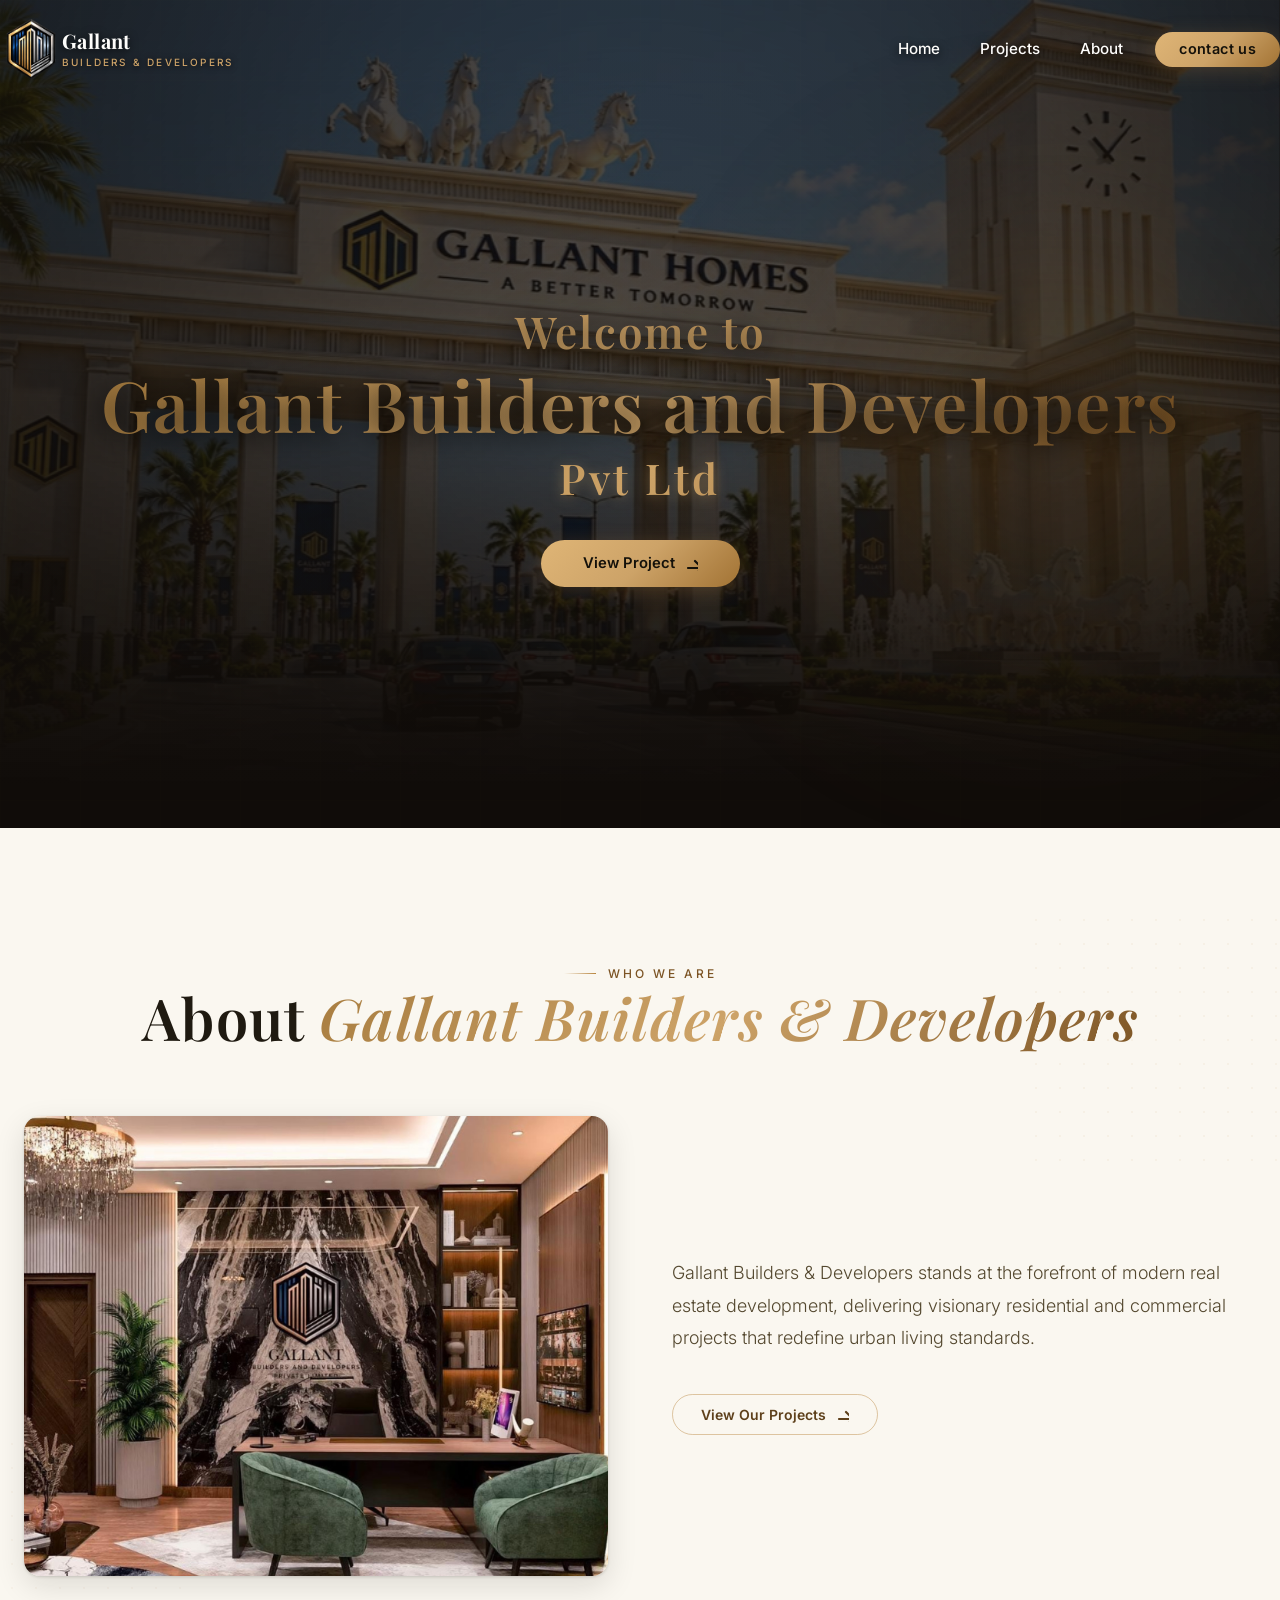
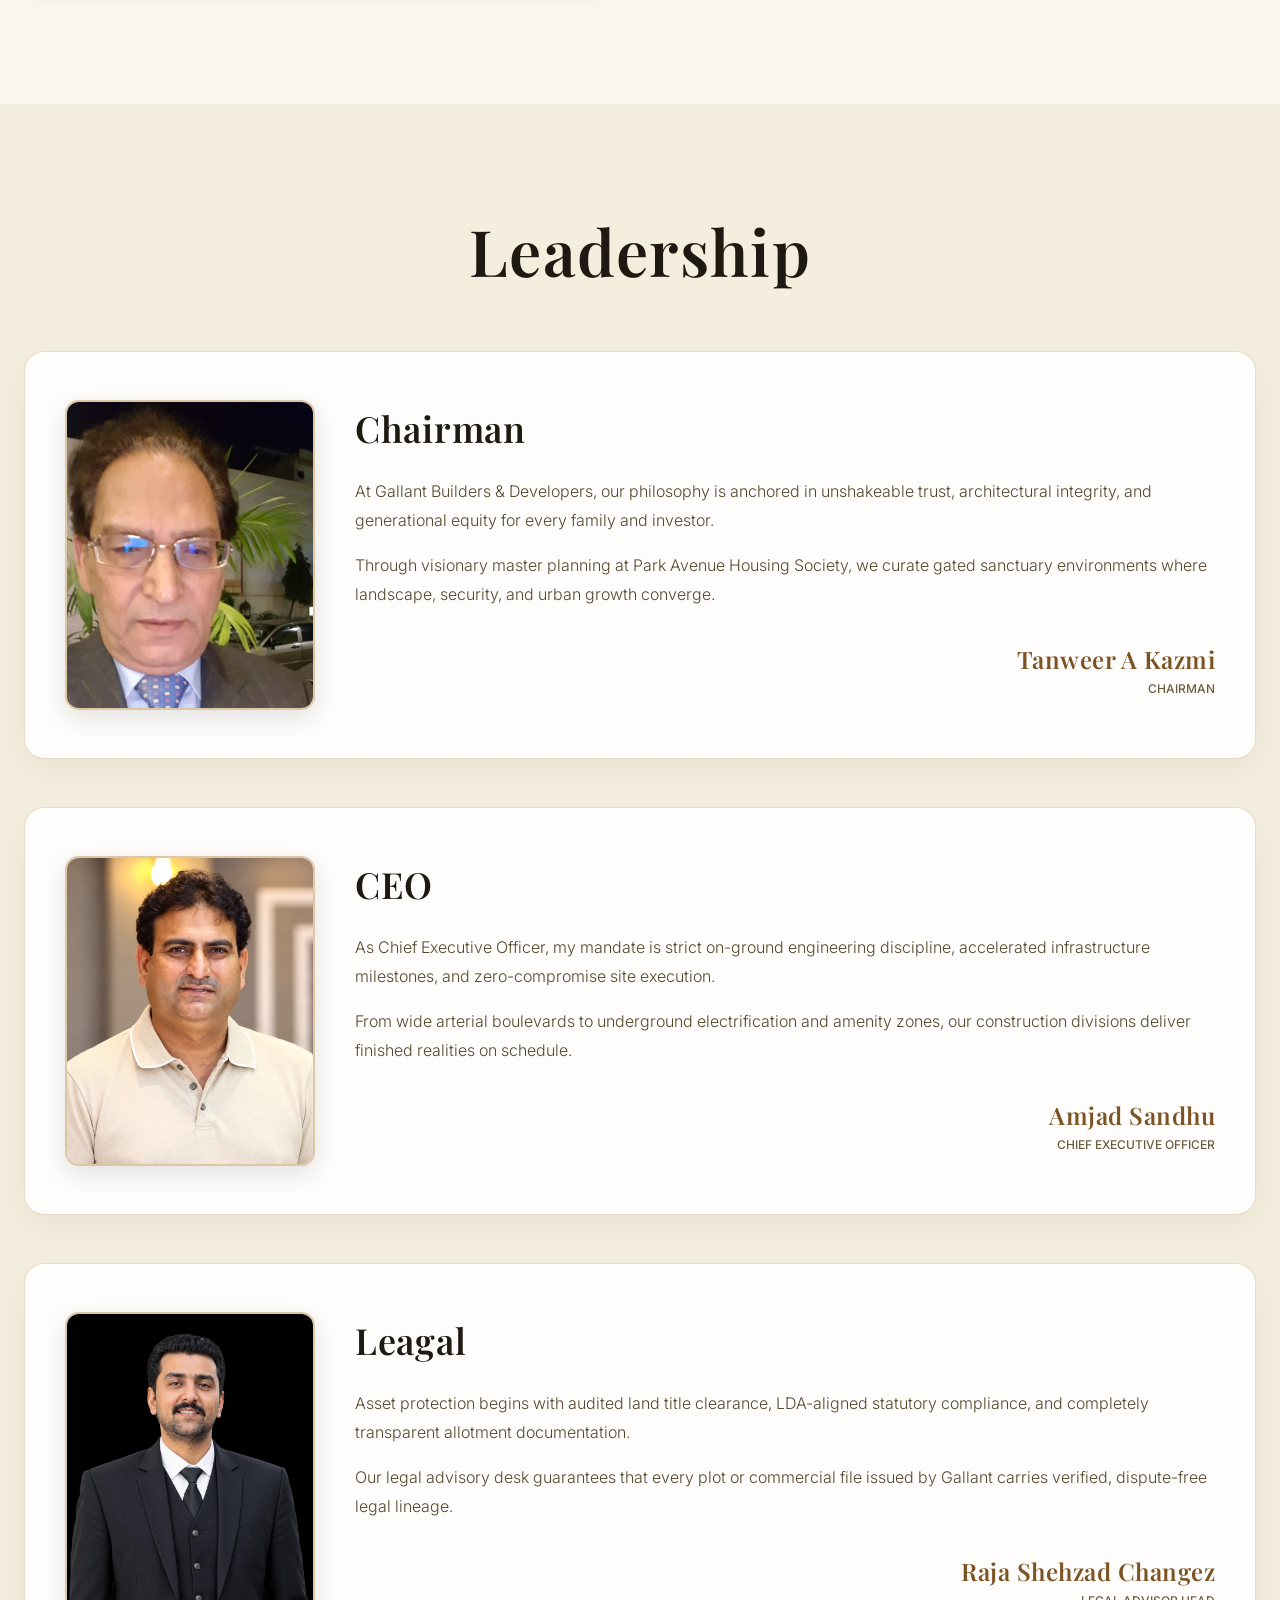
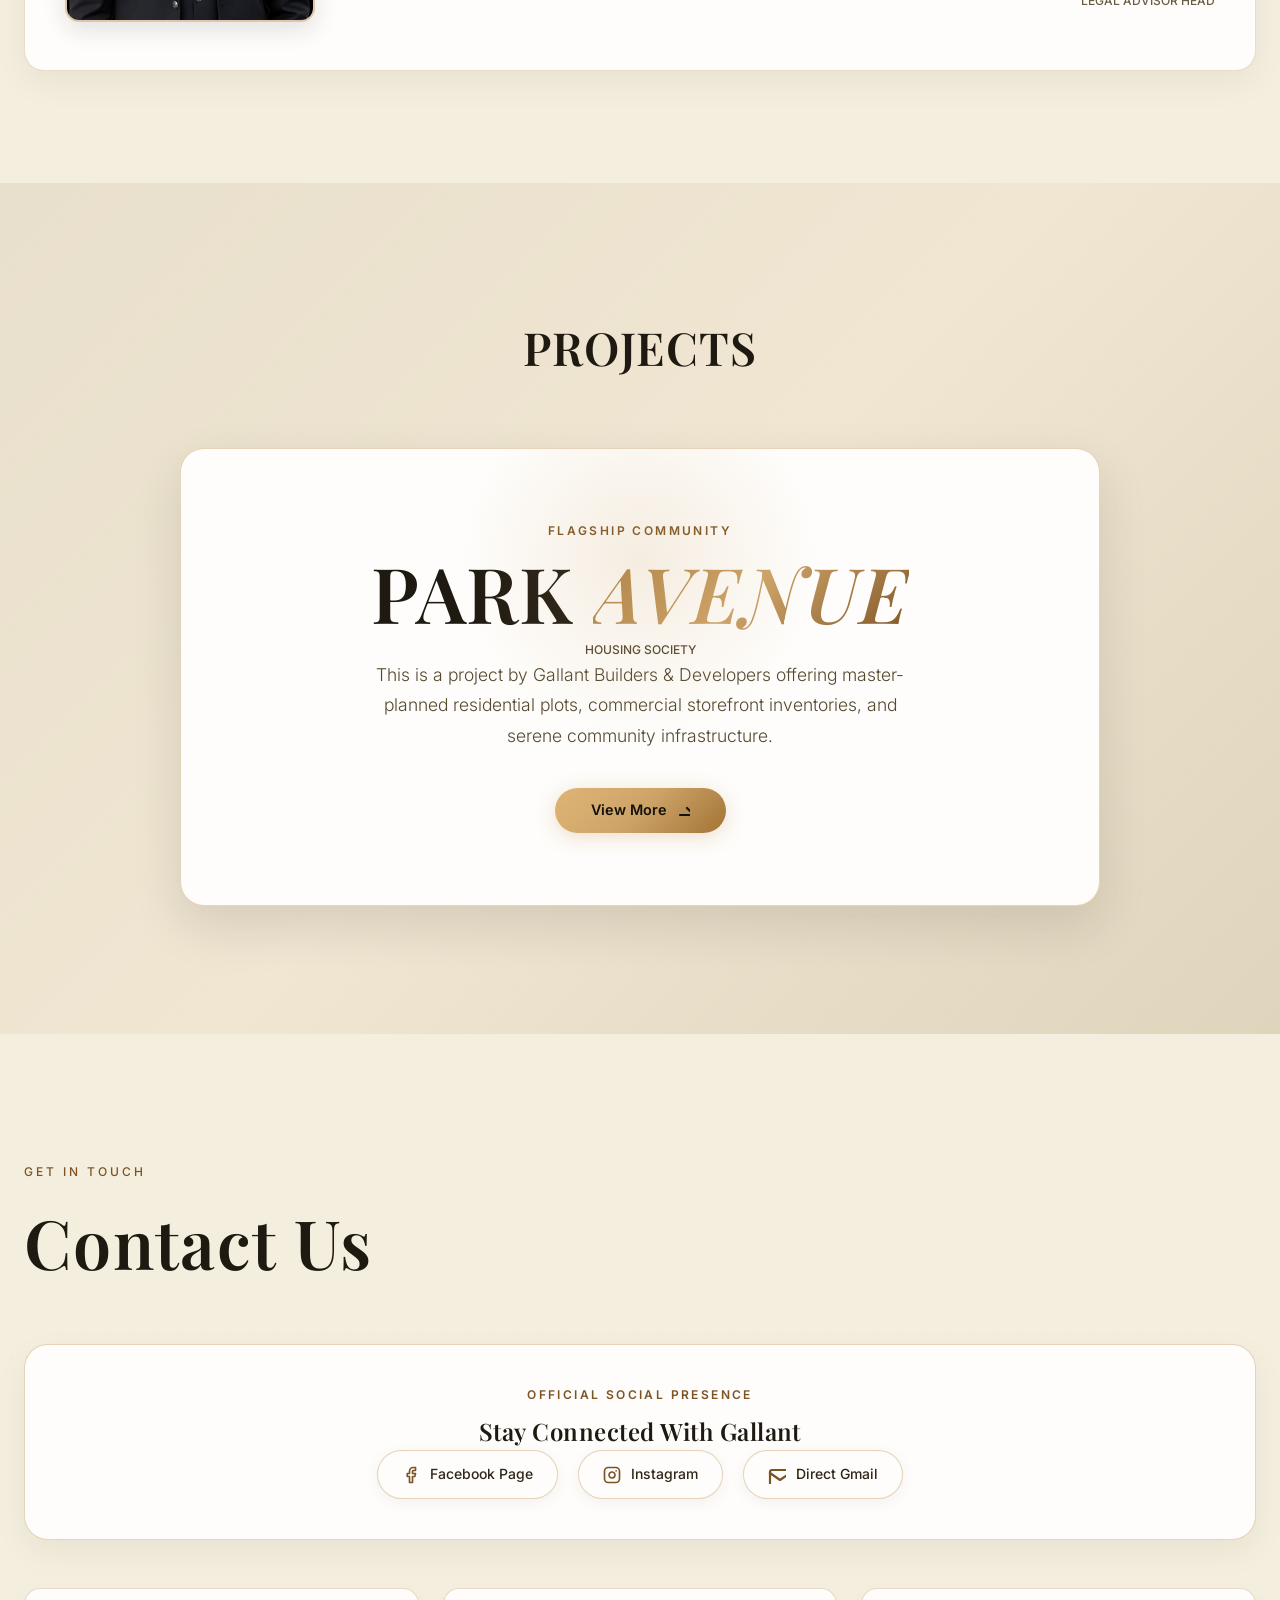
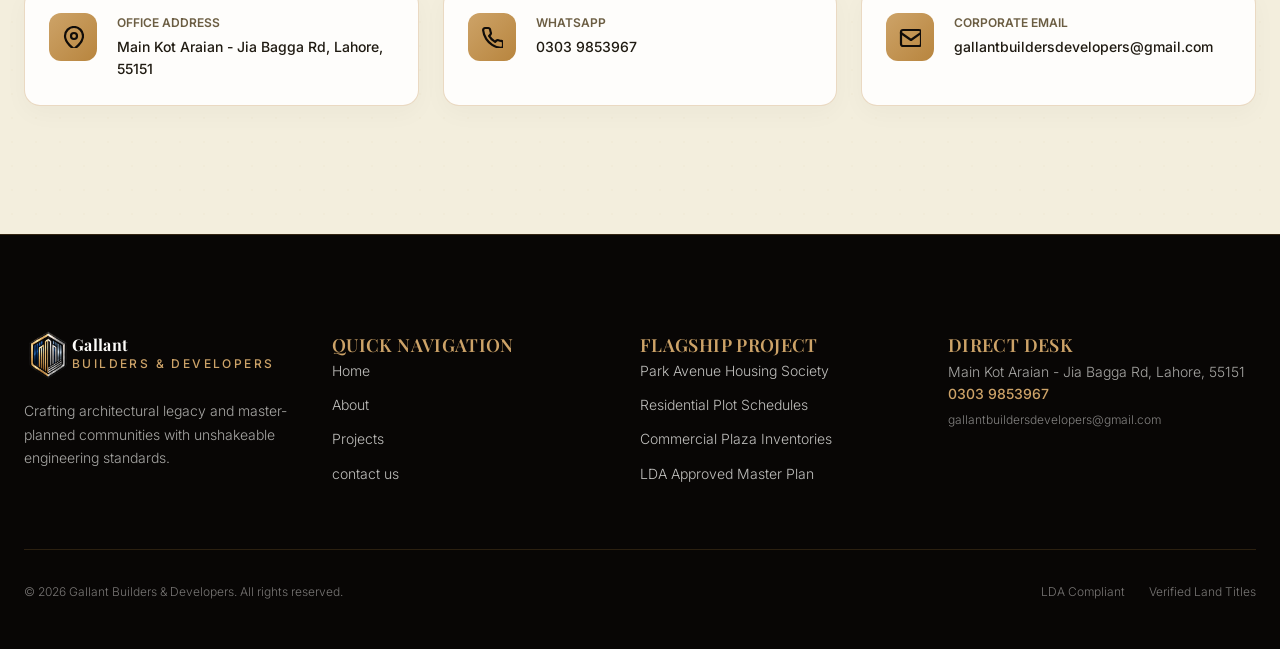
==== index.html @ c44a9d2b "Update site responsive code and hero layout fix" ====
<!doctype html>
<html lang="en">

<head>
  <meta charset="UTF-8" />
  <meta name="viewport" content="width=device-width, initial-scale=1.0" />
  <title>Gallant Builders & Developers — Master Portfolio & Project Listings</title>
  <link rel="preconnect" href="https://fonts.googleapis.com" />
  <link rel="preconnect" href="https://fonts.gstatic.com" crossorigin />
  <link href="https://fonts.googleapis.com/css2?family=Inter:wght@300;400;500;600;700&family=Playfair+Display:wght@500;600;700&display=swap" rel="stylesheet" />
  <style>
    /* ===== RESET ===== */
    *, *::before, *::after { margin: 0; padding: 0; box-sizing: border-box }
    html { scroll-behavior: smooth; -webkit-font-smoothing: antialiased; -moz-osx-font-smoothing: grayscale }
    body { font-family: 'Inter', system-ui, -apple-system, sans-serif; background: #faf7f0; color: #1e1813; overflow-x: hidden; font-weight: 300; line-height: 1.6 }
    ::selection { background: rgba(184, 133, 62, .25); color: #14110a }
    a { color: inherit; text-decoration: none }
    button { font-family: inherit; cursor: pointer; border: none; background: none }
    img { display: block; max-width: 100% }
    section { scroll-margin-top: 80px }

    /* ===== TYPOGRAPHY & UTILITIES ===== */
    .font-heading { font-family: 'Playfair Display', serif; font-weight: 600; letter-spacing: 0.02em; }
    .text-bronze-gradient { background: linear-gradient(135deg, #a77c3f, #cda368 50%, #7c5424); -webkit-background-clip: text; background-clip: text; -webkit-text-fill-color: transparent }
    .max-w-7xl { max-width: 1280px }
    .mx-auto { margin-left: auto; margin-right: auto }
    .px-6 { padding-left: 1.5rem; padding-right: 1.5rem }
    .text-center { text-align: center }
    .text-lg { font-size: 1.125rem }
    .text-xl { font-size: 1.25rem }
    .text-2xl { font-size: 1.5rem }
    .text-3xl { font-size: 2.25rem }
    .text-4xl { font-size: 2.85rem }
    .text-sm { font-size: .875rem }
    .text-xs { font-size: .75rem }
    .font-bold { font-weight: 700 }
    .font-semibold { font-weight: 600 }
    .font-medium { font-weight: 500 }
    .font-light { font-weight: 300 }
    .italic { font-style: italic }
    .uppercase { text-transform: uppercase }
    .block { display: block }
    .inline-block { display: inline-block }
    .inline-flex { display: inline-flex }
    .flex { display: flex }
    .grid { display: grid }
    .items-center { align-items: center }
    .justify-between { justify-content: space-between }
    .justify-center { justify-content: center }
    .gap-2 { gap: .5rem }
    .gap-4 { gap: 1rem }
    .gap-6 { gap: 1.5rem }
    .gap-8 { gap: 2rem }
    .relative { position: relative }
    .fixed { position: fixed }
    .overflow-hidden { overflow: hidden }
    .w-full { width: 100% }
    .h-full { height: 100% }
    .object-cover { object-fit: cover }
    .hidden { display: none !important; }

    /* ===== COLORS & CARDS ===== */
    .text-ink-900 { color: #1f1a11 }
    .text-ink-800 { color: #2e2719 }
    .text-ink-600 { color: #54482f }
    .text-ink-500 { color: #6b5d42 }
    .text-bronze-300 { color: #cda368 }
    .text-bronze-400 { color: #b8853e }
    .text-bronze-600 { color: #7c5424 }
    .text-cream-50 { color: #fefdfb }

    .card-depth { transition: transform .5s cubic-bezier(.22, 1, .36, 1), box-shadow .5s cubic-bezier(.22, 1, .36, 1), border-color .4s ease }
    .card-depth:hover { transform: translateY(-6px); box-shadow: 0 16px 40px rgba(30, 24, 19, .12); border-color: rgba(184,133,62,.5) }
    .image-3d { box-shadow: 0 1px 3px rgba(20, 17, 10, .15), 0 10px 30px rgba(20, 17, 10, .12) }

    .btn-bronze { background: linear-gradient(135deg, #dfb576, #cda368 50%, #a27334); color: #14110a; font-weight: 600; transition: all .4s ease; position: relative; overflow: hidden; box-shadow: 0 4px 20px rgba(184, 133, 62, .25); display: inline-flex; align-items: center; justify-content: center; gap: 8px; line-height: 1; vertical-align: middle; }
    .btn-bronze:hover { box-shadow: 0 6px 25px rgba(184, 133, 62, .4); transform: translateY(-2px) }
    .btn-outline { border: 1.5px solid rgba(184, 133, 62, .45); color: #5e401b; font-weight: 600; transition: all .4s ease; display: inline-flex; align-items: center; justify-content: center; gap: 8px; line-height: 1; vertical-align: middle; }
    .btn-outline:hover { border-color: #b8853e; background: rgba(184, 133, 62, .12); color: #3d2810; transform: translateY(-2px) }

    .section-label { display: inline-flex; align-items: center; gap: 12px; font-family: 'Inter', sans-serif; letter-spacing: .25em; font-weight: 500; }
    .section-label::before { content: ''; width: 32px; height: 1px; background: linear-gradient(90deg, transparent, #b8853e) }
    .divider-bronze { height: 1px; background: linear-gradient(90deg, transparent, rgba(184, 133, 62, .3), transparent) }
    .grid-overlay { background-image: linear-gradient(rgba(184, 133, 62, .03) 1px, transparent 1px), linear-gradient(90deg, rgba(184, 133, 62, .03) 1px, transparent 1px); background-size: 80px 80px }
    .dot-pattern { background-image: radial-gradient(rgba(184, 133, 62, .12) 1px, transparent 1px); background-size: 24px 24px }

    /* ===== ROW NUMBER BADGE ===== */
    .row-num-badge {
      width: 50px; height: 50px; border-radius: 50%; flex-shrink: 0; margin-right: 1rem;
      display: flex; align-items: center; justify-content: center;
      font-family: 'Inter', system-ui, -apple-system, sans-serif; font-weight: 700; font-size: 1.25rem;
      color: #7c5424; background: #fefdfb; border: 1.5px solid rgba(184, 133, 62, .45);
      box-shadow: 0 2px 10px rgba(184, 133, 62, .15);
    }

    /* ===== PASSPORT-STYLE EQUAL MESSAGE SECTIONS ===== */
    .msg-layout-row {
      display: flex;
      flex-direction: column;
      gap: 2.5rem;
      align-items: center;
      background: #fefdfb;
      border: 1.5px solid rgba(184, 133, 62, 0.28);
      border-radius: 1.25rem;
      padding: 3rem 2.5rem;
      box-shadow: 0 12px 35px rgba(30, 24, 19, 0.05);
      transition: transform .4s cubic-bezier(.22, 1, .36, 1), border-color .4s ease, box-shadow .4s ease;
    }
    .msg-layout-row:hover {
      transform: translateY(-4px);
      border-color: rgba(184, 133, 62, 0.55);
      box-shadow: 0 18px 45px rgba(30, 24, 19, 0.1);
    }
    .passport-photo-box {
      width: 250px;
      height: 310px;
      border-radius: 14px;
      overflow: hidden;
      flex-shrink: 0;
      border: 2px solid rgba(184, 133, 62, 0.35);
      box-shadow: 0 8px 25px rgba(30,24,19,.12);
      position: relative;
      background: #f0ebe1;
    }
    .passport-photo-box img {
      width: 100%;
      height: 100%;
      object-fit: cover;
      object-position: center top;
      transition: transform .5s cubic-bezier(.22, 1, .36, 1);
    }
    .msg-layout-row:hover .passport-photo-box img {
      transform: scale(1.03);
    }

    @media(min-width: 850px) {
      .msg-layout-row {
        flex-direction: row;
        align-items: flex-start;
      }
    }

    /* ===== LIGHT SOCIAL CHIP ===== */
    .social-chip-light {
      display: inline-flex;
      align-items: center;
      gap: 10px;
      padding: 12px 24px;
      border-radius: 9999px;
      background: #fefdfb;
      border: 1.5px solid rgba(184, 133, 62, 0.35);
      color: #2e2719;
      font-size: 0.875rem;
      font-weight: 500;
      transition: all 0.4s cubic-bezier(.22, 1, .36, 1);
      box-shadow: 0 4px 15px rgba(30, 24, 19, 0.05);
    }
    .social-chip-light:hover {
      transform: translateY(-3px);
      background: rgba(184, 133, 62, 0.12);
      border-color: #b8853e;
      box-shadow: 0 10px 25px rgba(184, 133, 62, 0.2);
      color: #5e401b;
    }

    /* ===== INTERACTIVE CONTACT CARD STYLES ===== */
    .interactive-widget {
      background:#fefdfb;border-radius:1rem;padding:1.5rem;border:1px solid rgba(184,133,62,.3);display:flex;align-items:flex-start;gap:1.25rem;box-shadow:0 8px 25px rgba(30,24,19,.03);transition:all 0.35s cubic-bezier(.22, 1, .36, 1);text-decoration:none;color:inherit;
    }
    .interactive-widget:hover {
      transform: translateY(-4px);
      border-color: #b8853e;
      box-shadow: 0 14px 35px rgba(184,133,62,.15);
      background: #fffdf9;
    }

    /* ===== SURFACE-EMBOSSED / FLOATING ANIMATED LOGO EMBLEM ===== */
    @keyframes subtleLogoFloatPulse {
      0%, 100% {
        transform: translateY(0px) scale(1);
        filter: drop-shadow(0 12px 26px rgba(124, 84, 36, 0.18)) drop-shadow(0 -3px 10px rgba(254, 253, 251, 0.95));
      }
      50% {
        transform: translateY(-6px) scale(1.03);
        filter: drop-shadow(0 18px 36px rgba(124, 84, 36, 0.26)) drop-shadow(0 -5px 12px rgba(254, 253, 251, 1));
      }
    }

    .gallant-surface-emblem {
      width: 122px;
      height: 122px;
      border-radius: 50%;
      margin: 0 auto 1.75rem;
      display: flex;
      align-items: center;
      justify-content: center;
      background: #faf7f0;
      box-shadow: inset 0 2px 6px rgba(184, 133, 62, 0.22), inset 0 -2px 6px rgba(254, 253, 251, 0.92), 8px 14px 34px rgba(30, 24, 19, 0.09), -8px -8px 24px rgba(254, 253, 251, 0.88);
      border: 1.5px solid rgba(184, 133, 62, 0.28);
      animation: subtleLogoFloatPulse 5s ease-in-out infinite;
    }

    .gallant-surface-emblem img {
      width: 70px;
      height: 70px;
      object-fit: contain;
      opacity: 0.92;
      transition: opacity 0.4s ease;
    }

    .gallant-surface-emblem:hover img {
      opacity: 1;
    }

    /* ===== HERO ANIMATED TEXT LINES ===== */
    @keyframes heroFadeSlideUp {
      0% { opacity: 0; transform: translateY(28px); }
      100% { opacity: 1; transform: translateY(0); }
    }
    .hero-stagger-1 { opacity: 0; animation: heroFadeSlideUp 1.2s cubic-bezier(.22, 1, .36, 1) forwards; animation-delay: 0.1s; }
    .hero-stagger-2 { opacity: 0; animation: heroFadeSlideUp 1.2s cubic-bezier(.22, 1, .36, 1) forwards; animation-delay: 0.25s; }

    /* ===== ANIMATIONS ===== */
    @keyframes fadeUp { 0% { opacity: 0; transform: translateY(30px) } 100% { opacity: 1; transform: translateY(0) } }
    @keyframes float { 0%, 100% { transform: translateY(0) } 50% { transform: translateY(-12px) } }
    @keyframes heroZoom { 0% { transform: scale(1); } 50% { transform: scale(1.08); } 100% { transform: scale(1); } }
    @keyframes titlePulseSlide {
      0% { opacity: 0; transform: translateY(24px) scale(0.97); }
      100% { opacity: 1; transform: translateY(0) scale(1); }
    }
    @keyframes shimmerSweep {
      0% { background-position: -200% center }
      100% { background-position: 200% center }
    }

    .animated-page-title {
      font-size: clamp(3.25rem, 6.5vw, 5.5rem);
      line-height: 1.1;
      letter-spacing: 0.03em;
      background: linear-gradient(100deg, #7c5424, #c9a05f 30%, #e9d3a3 50%, #c9a05f 70%, #7c5424 100%);
      background-size: 220% auto;
      -webkit-background-clip: text;
      background-clip: text;
      -webkit-text-fill-color: transparent;
      animation: titlePulseSlide 1.1s cubic-bezier(.22, 1, .36, 1) forwards, shimmerSweep 6s linear infinite;
    }

    .reveal-up { opacity: 0; transform: translateY(40px); transition: opacity .9s cubic-bezier(.22, 1, .36, 1), transform .9s cubic-bezier(.22, 1, .36, 1); }
    .reveal-up.in-view { opacity: 1; transform: translateY(0); }
    .anim-float-slow { animation: float 12s ease-in-out infinite }
    .hero-zoom-animation { animation: heroZoom 25s ease-in-out infinite; }

    @media(min-width:768px) {
      .md\:grid-cols-2 { grid-template-columns: repeat(2, 1fr) }
      .md\:grid-cols-3 { grid-template-columns: repeat(3, 1fr) }
      .md\:grid-cols-4 { grid-template-columns: repeat(4, 1fr) }
    }
    @media(min-width:1024px) {
      .lg\:grid-cols-12 { grid-template-columns: repeat(12, 1fr) }
      .lg\:col-span-6 { grid-column: span 6 }
    }

    .icon { width: 1.15em; height: 1.15em; fill: none; stroke: currentColor; stroke-width: 2.2; stroke-linecap: round; stroke-linejoin: round; display: inline-flex; align-items: center; justify-content: center; flex-shrink: 0; }
    .icon-sm { width: 15px; height: 15px }
    .icon-md { width: 18px; height: 18px }
    .icon-lg { width: 22px; height: 22px }
  </style>
</head>

<body>

  <!-- ===== TRANSPARENT MERGED HERO NAVBAR WITH SHIFTED RIGHT NAVIGATION LINKS & CONTACT US CTA ===== -->
  <nav id="navbar"
    style="position:fixed;top:0;left:0;right:0;background:transparent;backdrop-filter:none;-webkit-backdrop-filter:none;border-bottom:1px solid transparent;z-index:100;transition:all 0.45s cubic-bezier(0.22, 1, 0.36, 1);padding:1.15rem 0;">
    <div class="max-w-7xl mx-auto px-6 flex items-center justify-between" id="nav-inner" style="transition:all 0.4s ease;">
      <a href="#home" onclick="switchView('main'); return false;" class="flex items-center gap-3.5" id="nav-logo" style="transition:transform 0.3s ease;"
        onmouseover="this.style.transform='scale(1.03)'" onmouseout="this.style.transform='scale(1)'">
        <div style="width:62px;height:62px;display:flex;align-items:center;justify-content:center;">
          <img src="gallant-logo-hero.png" alt="Gallant Builders Logo" style="max-height:100%;width:auto;" />
        </div>
        <div>
          <div class="text-xl font-bold font-heading" style="color:#fefdfb;line-height:1.15;text-shadow:0 2px 10px rgba(0,0,0,0.85);">Gallant</div>
          <div class="text-xs uppercase font-medium" style="letter-spacing:.22em;color:#cda368;font-size:10px;text-shadow:0 1px 6px rgba(0,0,0,0.85);margin-top:2px;">Builders &amp; Developers</div>
        </div>
      </a>

      <!-- SHIFTED RIGHT NAV LINKS + CONTACT US CTA -->
      <div class="flex items-center gap-2 sm:gap-6 ml-auto" id="nav-links">
        <div class="flex items-center gap-2 sm:gap-5" style="margin-right:0.5rem;">
          <a href="#home" onclick="switchView('main'); return false;" style="padding:8px 16px;font-size:0.95rem;font-weight:500;color:#fefdfb;border-radius:9999px;text-shadow:0 2px 8px rgba(0,0,0,0.8);">Home</a>
          <a href="#properties" onclick="switchView('main'); return false;" style="padding:8px 16px;font-size:0.95rem;font-weight:500;color:#fefdfb;border-radius:9999px;text-shadow:0 2px 8px rgba(0,0,0,0.8);">Projects</a>
          <a href="#about" onclick="switchView('main'); return false;" style="padding:8px 16px;font-size:0.95rem;font-weight:500;color:#fefdfb;border-radius:9999px;text-shadow:0 2px 8px rgba(0,0,0,0.8);">About</a>
        </div>
        <a href="#contact" onclick="switchView('main'); return false;" class="btn-bronze" style="padding:10px 24px;border-radius:9999px;font-size:.9rem;letter-spacing:.025em">contact us</a>
      </div>
    </div>
  </nav>

  <!-- ================= VIEW 1: MAIN LANDING PORTFOLIO ================= -->
  <div id="view-main">
    <!-- 1. HERO SECTION -->
    <section id="home"
      style="position:relative;padding:12.5rem 0 8.5rem;min-height:92vh;display:flex;align-items:center;justify-content:center;overflow:hidden;background:#100c09;text-align:center">
      <div style="position:absolute;inset:0;z-index:0;overflow:hidden;">
        <img src="gate.jpeg" alt="Contemporary villa at dusk" class="hero-zoom-animation"
          style="width:100%;height:100%;object-fit:cover;will-change:transform;" />
        <div style="position:absolute;inset:0;background:linear-gradient(to top,#100c09 5%,rgba(16,12,9,.65) 45%,rgba(16,12,9,.45))"></div>
        <div style="position:absolute;inset:0;background:radial-gradient(circle at center,rgba(16,12,9,.35) 0%,rgba(16,12,9,.8) 100%)"></div>
      </div>
      <div class="grid-overlay" style="position:absolute;inset:0;z-index:1;opacity:.3"></div>
      <div class="anim-float-slow"
        style="position:absolute;top:30%;right:35px;width:384px;height:384px;border-radius:50%;background:rgba(184,133,62,.15);filter:blur(120px);z-index:1">
      </div>

      <div style="position:relative;z-index:10;max-width:1100px;margin:0 auto;padding:0 1.5rem;width:100%;display:flex;flex-direction:column;align-items:center">
        
        <!-- LARGER ONE-LINE TITLE & MATCHING BRONZE GRADIENT PVT LTD -->
        <h1 class="font-heading" style="color:#fefdfb;line-height:1.2;margin-bottom:2.25rem;text-shadow:0 4px 28px rgba(0,0,0,0.88);">
          <span class="hero-stagger-1 block text-bronze-gradient" style="font-size:clamp(1.95rem,3.5vw,2.75rem);font-weight:600;letter-spacing:0.04em;margin-bottom:0.25rem;">
            Welcome to
          </span>
          <span class="hero-stagger-1 block text-bronze-gradient" style="font-size:clamp(2.45rem,5.6vw,4.4rem);font-weight:600;letter-spacing:0.02em;white-space:nowrap;">
            Gallant Builders and Developers
          </span>
          <span class="hero-stagger-1 block text-bronze-gradient" style="font-size:clamp(1.6rem,3.4vw,2.65rem);font-weight:600;letter-spacing:0.08em;margin-top:0.45rem;text-shadow:0 2px 14px rgba(205,163,104,0.45);">
            Pvt Ltd
          </span>
        </h1>

        <!-- ONLY VIEW PROJECT IN THE MID -->
        <div class="hero-stagger-2 flex flex-wrap items-center justify-center gap-4">
          <a href="#properties" class="btn-bronze"
            style="padding:16px 42px;border-radius:9999px;font-size:.925rem;font-weight:600;">
            <span>View Project</span>
            <svg class="icon icon-sm" style="color:#14110a"><path d="M5 12h14M12 5l7 7-7 7"/></svg>
          </a>
        </div>
      </div>
    </section>

    <!-- 2. ABOUT SECTION (EXPANDED TO SINGLE-LINE UNCONGESTED TITLE) -->
    <section id="about" style="position:relative;padding:8rem 0;background:#faf7f0;overflow:hidden">
      <div class="dot-pattern" style="position:absolute;top:80px;right:0;width:256px;height:256px;opacity:.5"></div>
      <div class="dot-pattern" style="position:absolute;bottom:80px;left:0;width:192px;height:192px;opacity:.4"></div>
      <div class="max-w-7xl mx-auto px-6 reveal-up">
        <div style="margin-bottom:4rem;text-align:center;">
          <span class="section-label text-xs uppercase font-semibold text-bronze-600 justify-center mb-3">Who We Are</span>
          <h2 class="font-heading text-ink-900" style="font-size:clamp(2.5rem,4.5vw,4rem);line-height:1.2;white-space:nowrap;">
            About <span class="italic text-bronze-gradient">Gallant Builders &amp; Developers</span>
          </h2>
        </div>

        <div class="grid lg:grid-cols-12" style="gap:4rem;align-items:center">
          <div class="lg:col-span-6" style="position:relative">
            <div class="image-3d" style="border-radius:1rem;overflow:hidden">
              <img src="g1.png" alt="Gallant Builders Property Project" style="width:100%;height:460px;object-fit:cover" />
            </div>
          </div>

          <div class="lg:col-span-6" style="display:flex;flex-direction:column;gap:1.5rem">
            <p class="text-lg font-light text-ink-600" style="line-height:1.8">
              Gallant Builders &amp; Developers stands at the forefront of modern real estate development, delivering visionary residential and commercial projects that redefine urban living standards.
            </p>
            <div style="margin-top:1rem">
              <a href="#properties" class="btn-outline" style="padding:12px 28px;border-radius:9999px;font-size:.875rem;font-weight:600;display:inline-flex;align-items:center;gap:8px;color:#5e401b;border-color:rgba(184,133,62,.45);">
                <span>View Our Projects</span>
                <svg class="icon icon-sm"><path d="M5 12h14M12 5l7 7-7 7"/></svg>
              </a>
            </div>
          </div>
        </div>
      </div>
    </section>

    <!-- 3. REFERENCE-STYLE EQUAL PORTRAIT & MESSAGE LAYOUT (SINGLE PERFECT HEADING + CHAIRMAN TANWEER A KAZMI, CEO AMJAD SANDHU, LEGAL RAJA SHEHZAD CHANGEZ) -->
    <section id="leadership" style="position:relative;padding:7rem 0;background:#f3eedd;overflow:hidden">
      <div class="dot-pattern" style="position:absolute;inset:0;opacity:.25;"></div>
      <div class="max-w-5xl mx-auto px-6 reveal-up relative z-10">
        <div style="margin-bottom:4rem;text-align:center;">
          <h2 class="font-heading text-ink-900" style="font-size:clamp(2.75rem,5.5vw,4rem);line-height:1.1;">
            Leadership
          </h2>
        </div>

        <div style="display:flex;flex-direction:column;gap:3rem;">

          <!-- CHAIRMAN (Tanweer A Kazmi) -->
          <div class="msg-layout-row reveal-up">
            <div class="passport-photo-box">
              <img src="chairman.jpeg" alt="Chairman Tanweer A Kazmi" />
            </div>
            <div style="flex:1;display:flex;flex-direction:column;justify-content:center;">
              <h3 class="font-heading text-ink-900 text-3xl sm:text-4xl" style="margin-bottom:1.25rem;">Chairman</h3>
              <p class="text-ink-600 font-light text-base" style="line-height:1.8;margin-bottom:1rem;">
                At Gallant Builders &amp; Developers, our philosophy is anchored in unshakeable trust, architectural integrity, and generational equity for every family and investor.
              </p>
              <p class="text-ink-600 font-light text-base" style="line-height:1.8;margin-bottom:2rem;">
                Through visionary master planning at Park Avenue Housing Society, we curate gated sanctuary environments where landscape, security, and urban growth converge.
              </p>
              <div style="text-align:right;">
                <div class="font-heading text-bronze-600 text-2xl">Tanweer A Kazmi</div>
                <div class="text-xs uppercase tracking-wider text-ink-500 font-medium">Chairman</div>
              </div>
            </div>
          </div>

          <!-- CEO - AMJAD SANDHU -->
          <div class="msg-layout-row reveal-up">
            <div class="passport-photo-box">
              <img src="WhatsApp Image 2026-09-17 at 10.16.15 PM.jpeg" alt="CEO Amjad Sandhu" />
            </div>
            <div style="flex:1;display:flex;flex-direction:column;justify-content:center;">
              <h3 class="font-heading text-ink-900 text-3xl sm:text-4xl" style="margin-bottom:1.25rem;">CEO</h3>
              <p class="text-ink-600 font-light text-base" style="line-height:1.8;margin-bottom:1rem;">
                As Chief Executive Officer, my mandate is strict on-ground engineering discipline, accelerated infrastructure milestones, and zero-compromise site execution.
              </p>
              <p class="text-ink-600 font-light text-base" style="line-height:1.8;margin-bottom:2rem;">
                From wide arterial boulevards to underground electrification and amenity zones, our construction divisions deliver finished realities on schedule.
              </p>
              <div style="text-align:right;">
                <div class="font-heading text-bronze-600 text-2xl">Amjad Sandhu</div>
                <div class="text-xs uppercase tracking-wider text-ink-500 font-medium">Chief Executive Officer</div>
              </div>
            </div>
          </div>

          <!-- LEGAL TEAM ADVISOR HEAD (Raja Shehzad Changez) -->
          <div class="msg-layout-row reveal-up">
            <div class="passport-photo-box">
              <img src="WhatsApp Image 2026-09-17 at 10.38.18 PM.jpeg" alt="Legal Raja Shehzad Changez" />
            </div>
            <div style="flex:1;display:flex;flex-direction:column;justify-content:center;">
              <h3 class="font-heading text-ink-900 text-3xl sm:text-4xl" style="margin-bottom:1.25rem;">Leagal</h3>
              <p class="text-ink-600 font-light text-base" style="line-height:1.8;margin-bottom:1rem;">
                Asset protection begins with audited land title clearance, LDA-aligned statutory compliance, and completely transparent allotment documentation.
              </p>
              <p class="text-ink-600 font-light text-base" style="line-height:1.8;margin-bottom:2rem;">
                Our legal advisory desk guarantees that every plot or commercial file issued by Gallant carries verified, dispute-free legal lineage.
              </p>
              <div style="text-align:right;">
                <div class="font-heading text-bronze-600 text-2xl">Raja Shehzad Changez</div>
                <div class="text-xs uppercase tracking-wider text-ink-500 font-medium">Legal Advisor Head</div>
              </div>
            </div>
          </div>

        </div>
      </div>
    </section>

    <!-- 4. PROJECT SECTION: COLORED REMAINING SECTION BACKGROUND WITH ISOLATED LIGHT PARK AVENUE CARD -->
    <section id="properties" style="position:relative;padding:8rem 0;background:linear-gradient(135deg,#e8dfcc 0%,#f0e6d2 50%,#dfd4bc 100%);overflow:hidden">
      <div class="dot-pattern" style="position:absolute;inset:0;opacity:.25;pointer-events:none;"></div>
      <div class="max-w-7xl mx-auto px-6 reveal-up" style="position:relative;z-index:2;">
        
        <!-- SECTION TITLE: PROJECTS ONLY -->
        <div style="text-align:center;margin-bottom:4rem;">
          <h2 class="font-heading text-ink-900 text-4xl sm:text-6xl uppercase tracking-wider">Projects</h2>
        </div>

        <!-- ISOLATED LIGHT PARK AVENUE CARD -->
        <div class="reveal-up" style="
          position: relative;
          overflow: hidden;
          border-radius: 1.5rem;
          width: 100%;
          max-width: 920px;
          margin: 0 auto;
          padding: 4.5rem 2.5rem;
          text-align: center;
          display: flex;
          flex-direction: column;
          align-items: center;
          justify-content: center;
          background: #fefdfb;
          border: 1.5px solid rgba(184, 133, 62, 0.35);
          box-shadow: 0 20px 50px rgba(30, 24, 19, 0.12);
          transition: transform 0.5s cubic-bezier(.22, 1, .36, 1), box-shadow 0.5s cubic-bezier(.22, 1, .36, 1);
        " onmouseover="this.style.transform='translateY(-6px)';this.style.boxShadow='0 28px 65px rgba(184, 133, 62, 0.22)'" onmouseout="this.style.transform='translateY(0)';this.style.boxShadow='0 20px 50px rgba(30, 24, 19, 0.12)'">
          
          <div style="position:absolute;top:-70px;left:50%;transform:translateX(-50%);width:360px;height:360px;border-radius:50%;background:radial-gradient(circle,rgba(205,163,104,0.18) 0%,transparent 70%);pointer-events:none;"></div>

          <span class="text-xs uppercase font-semibold text-bronze-600" style="letter-spacing:.2em;margin-bottom:0.75rem;display:inline-block">Flagship Community</span>
          
          <h3 class="font-heading text-ink-900" style="font-size:clamp(3rem, 6.5vw, 4.8rem);line-height:1.05;margin-bottom:0.5rem;color:#1f1a11;">
            PARK <span class="italic text-bronze-gradient">AVENUE</span>
          </h3>
          <span class="text-xs uppercase font-medium tracking-[0.25em] text-ink-600 block mb-6">Housing Society</span>
          
          <p class="text-ink-600 font-light" style="max-width:560px;font-size:1.1rem;line-height:1.75;margin-bottom:2.25rem;">
            This is a project by Gallant Builders &amp; Developers offering master-planned residential plots, commercial storefront inventories, and serene community infrastructure.
          </p>

          <button onclick="switchView('detail'); return false;" class="btn-bronze" style="padding:15px 36px;border-radius:9999px;font-size:.9rem;font-weight:600;">
            <span>View More</span>
            <svg class="icon icon-sm" style="color:#14110a"><path d="M5 12h14M12 5l7 7-7 7"/></svg>
          </button>
        </div>
      </div>
    </section>

    <!-- 5. UNIFIED GET IN TOUCH SECTION (SOCIALS FIRST, THEN INTERACTIVE WIDGETS IN ONE SECTION) -->
    <section id="contact" style="position:relative;padding:8rem 0;background:#f3eedd;overflow:hidden">
      <div class="dot-pattern" style="position:absolute;inset:0;opacity:.25;"></div>
      <div class="max-w-7xl mx-auto px-6 reveal-up relative z-10">
        <div style="margin-bottom:4rem;max-width:672px">
          <span class="section-label text-xs uppercase font-semibold text-bronze-600" style="margin-bottom:1.5rem;display:block">Get in Touch</span>
          <h2 class="font-heading text-ink-900" style="font-size:clamp(2.75rem,5.5vw,4.25rem);line-height:1.1;margin-bottom:1.5rem">Contact Us</h2>
        </div>

        <div style="display:flex;flex-direction:column;gap:3rem;">
          <!-- Social Channels Placed First -->
          <div style="background:#fefdfb;border-radius:1.5rem;padding:2.5rem;border:1.5px solid rgba(184,133,62,.35);box-shadow:0 12px 35px rgba(30,24,19,.05);text-align:center;">
            <span class="text-xs uppercase font-semibold text-bronze-600" style="letter-spacing:.2em;display:block;margin-bottom:0.5rem;">Official Social Presence</span>
            <h4 class="font-heading text-ink-900 text-2xl sm:text-3xl mb-6">Stay Connected With Gallant</h4>
            <div style="display:flex;flex-wrap:wrap;align-items:center;justify-content:center;gap:1.25rem;">
              <a href="https://www.facebook.com/profile.php?id=61576196166308" target="_blank" rel="noopener" class="social-chip-light">
                <svg class="icon icon-md text-bronze-600" viewBox="0 0 24 24"><path d="M18 2h-3a5 5 0 00-5 5v3H7v4h3v8h4v-8h3l1-4h-4V7a1 1 0 011-1h3z"/></svg>
                <span>Facebook Page</span>
              </a>
              <a href="https://www.instagram.com/gallant78600?stkn=aXlzb29ldWVtMnN3" target="_blank" rel="noopener" class="social-chip-light">
                <svg class="icon icon-md text-bronze-600" viewBox="0 0 24 24"><rect x="2" y="2" width="20" height="20" rx="5" ry="5"/><path d="M16 11.37A4 4 0 1112.63 8 4 4 0 0116 11.37z"/><line x1="17.5" y1="6.5" x2="17.51" y2="6.5"/></svg>
                <span>Instagram</span>
              </a>
              <a href="mailto:gallantbuildersdevelopers@gmail.com" class="social-chip-light">
                <svg class="icon icon-md text-bronze-600"><rect x="2" y="4" width="20" height="16" rx="2"/><path d="M2 7l10 7 10-7"/></svg>
                <span>Direct Gmail</span>
              </a>
            </div>
          </div>

          <!-- Essential 3 Interactive Location, WhatsApp, & Email Widgets in Single Unified Section -->
          <div id="contact-info" class="grid md:grid-cols-3 gap-6"></div>
        </div>
      </div>
    </section>
  </div>

  <!-- ================= VIEW 2: PARK AVENUE DETAILS, EMBOSSED FLOATING LOGO, WHAT WE OFFER, SIZED PAYMENT PLANS & SOCIETY MASTER MAP AFTER ================= -->
  <div id="view-detail" class="hidden" style="padding-top:7rem;">
    <main style="padding:4rem 0 7rem;">
      <div class="max-w-7xl mx-auto px-6" style="margin-bottom:2rem;">
        <button onclick="switchView('main'); return false;" class="inline-flex items-center gap-2 text-sm font-medium text-ink-600 hover:text-bronze-600">
          <svg style="width:16px;height:16px;fill:none;stroke:currentColor;stroke-width:2;"><path d="M19 12H5M12 19l-7-7 7-7"/></svg>
          Back to Portfolio Overview
        </button>
      </div>

      <!-- CENTERED EMBOSSED FLOATING GALLANT LOGO ABOVE PARK AVENUE TITLE -->
      <div class="max-w-7xl mx-auto px-6 text-center" style="margin-bottom:4rem;">
        <div class="gallant-surface-emblem" aria-label="Gallant Floating Emblem">
          <img src="gallant-logo-hero.png" alt="Gallant Builders Emblem" />
        </div>
        <span class="text-xs uppercase font-semibold text-bronze-600" style="letter-spacing:.25em;display:block;margin-bottom:0.75rem;">Flagship Project Overview</span>
        <h1 class="font-heading animated-page-title">PARK AVENUE</h1>
        <span class="text-xs uppercase font-medium tracking-[0.25em] text-ink-600 block mt-2">Housing Society</span>
      </div>

      <!-- WHAT WE OFFER SECTION -->
      <div class="max-w-7xl mx-auto px-6" style="margin-bottom:6rem;">
        <div style="margin-bottom:3.5rem;">
          <span class="text-xs uppercase font-semibold text-bronze-600" style="letter-spacing:.2em;display:block;margin-bottom:0.5rem;">Inventory Showcase</span>
          <h2 class="font-heading text-ink-900 text-3xl sm:text-5xl">What We Offer</h2>
        </div>

        <!-- ROW 1: RESIDENTIAL PLOTS -->
        <div style="margin-bottom:4rem;">
          <div class="flex items-center" style="margin-bottom:1.5rem;">
            <span class="row-num-badge">01</span>
            <h3 class="font-heading text-2xl sm:text-3xl text-ink-900">Residential Plots</h3>
          </div>
          <div class="grid md:grid-cols-2 lg:grid-cols-4 gap-6">
            <div class="card-depth bg-white rounded-2xl overflow-hidden border border-[rgba(224,196,153,.35)] shadow-sm">
              <div style="height:210px;overflow:hidden;position:relative;">
                <img src="https://images.unsplash.com/photo-1600596542815-ffad4c1539a9?auto=format&fit=crop&w=700&q=80" alt="Compact Residential Land" style="width:100%;height:100%;object-fit:cover;" />
                <div style="position:absolute;top:12px;right:12px;background:rgba(20,16,13,0.75);color:#fefdfb;font-size:0.75rem;padding:4px 10px;border-radius:9999px;">Utility Ready</div>
              </div>
              <div style="padding:1.25rem;text-align:center;">
                <h4 class="font-bold text-ink-900 text-base">3 Marla Residential Plot</h4>
                <p class="text-xs text-ink-500 font-light mt-1">Ideal for compact architectural family homes</p>
              </div>
            </div>

            <div class="card-depth bg-white rounded-2xl overflow-hidden border border-[rgba(224,196,153,.35)] shadow-sm">
              <div style="height:210px;overflow:hidden;position:relative;">
                <img src="https://images.unsplash.com/photo-1600585154526-990dced4db0d?auto=format&fit=crop&w=700&q=80" alt="Suburban 5 Marla Plot" style="width:100%;height:100%;object-fit:cover;" />
                <div style="position:absolute;top:12px;right:12px;background:rgba(20,16,13,0.75);color:#fefdfb;font-size:0.75rem;padding:4px 10px;border-radius:9999px;">Phase 1</div>
              </div>
              <div style="padding:1.25rem;text-align:center;">
                <h4 class="font-bold text-ink-900 text-base">5 Marla Residential Plot</h4>
                <p class="text-xs text-ink-500 font-light mt-1">High-demand suburban corner or park-facing blocks</p>
              </div>
            </div>

            <div class="card-depth bg-white rounded-2xl overflow-hidden border border-[rgba(224,196,153,.35)] shadow-sm">
              <div style="height:210px;overflow:hidden;position:relative;">
                <img src="https://images.unsplash.com/photo-1600607687920-4e2a09cf159d?auto=format&fit=crop&w=700&q=80" alt="10 Marla Villa Layout" style="width:100%;height:100%;object-fit:cover;" />
                <div style="position:absolute;top:12px;right:12px;background:rgba(20,16,13,0.75);color:#fefdfb;font-size:0.75rem;padding:4px 10px;border-radius:9999px;">Wide Boulevard</div>
              </div>
              <div style="padding:1.25rem;text-align:center;">
                <h4 class="font-bold text-ink-900 text-base">10 Marla Residential Plot</h4>
                <p class="text-xs text-ink-500 font-light mt-1">Spacious double-story villa plot layout</p>
              </div>
            </div>

            <div class="card-depth bg-white rounded-2xl overflow-hidden border border-[rgba(224,196,153,.35)] shadow-sm">
              <div style="height:210px;overflow:hidden;position:relative;">
                <img src="https://images.unsplash.com/photo-1613977257363-707ba9348227?auto=format&fit=crop&w=700&q=80" alt="1 Kanal Estate Landscape" style="width:100%;height:100%;object-fit:cover;" />
                <div style="position:absolute;top:12px;right:12px;background:rgba(20,16,13,0.75);color:#fefdfb;font-size:0.75rem;padding:4px 10px;border-radius:9999px;">Boulevard</div>
              </div>
              <div style="padding:1.25rem;text-align:center;">
                <h4 class="font-bold text-ink-900 text-base">1 Kanal Residential Plot</h4>
                <p class="text-xs text-ink-500 font-light mt-1">Premier panoramic estate parcel</p>
              </div>
            </div>
          </div>
        </div>

        <!-- ROW 2: COMMERCIAL PLOTS -->
        <div style="margin-bottom:4rem;">
          <div class="flex items-center" style="margin-bottom:1.5rem;">
            <span class="row-num-badge">02</span>
            <h3 class="font-heading text-2xl sm:text-3xl text-ink-900">Commercial Plots</h3>
          </div>
          <div class="grid md:grid-cols-2 gap-6 max-w-2xl">
            <div class="card-depth bg-white rounded-2xl overflow-hidden border border-[rgba(224,196,153,.35)] shadow-sm">
              <div style="height:210px;overflow:hidden;position:relative;">
                <img src="https://images.unsplash.com/photo-1555396273-367ea4eb4db5?auto=format&fit=crop&w=800&q=80" alt="Retail Commercial Storefront" style="width:100%;height:100%;object-fit:cover;" />
                <div style="position:absolute;top:12px;right:12px;background:rgba(20,16,13,0.75);color:#fefdfb;font-size:0.75rem;padding:4px 10px;border-radius:9999px;">High Footfall</div>
              </div>
              <div style="padding:1.25rem;text-align:center;">
                <h4 class="font-bold text-ink-900 text-base">4 Marla Commercial Plot</h4>
                <p class="text-xs text-ink-500 font-light mt-1">Retail storefronts along society arterial avenues</p>
              </div>
            </div>

            <div class="card-depth bg-white rounded-2xl overflow-hidden border border-[rgba(224,196,153,.35)] shadow-sm">
              <div style="height:210px;overflow:hidden;position:relative;">
                <img src="https://images.unsplash.com/photo-1545324418-cc1a3fa10c00?auto=format&fit=crop&w=800&q=80" alt="Commercial Plaza Architecture" style="width:100%;height:100%;object-fit:cover;" />
                <div style="position:absolute;top:12px;right:12px;background:rgba(20,16,13,0.75);color:#fefdfb;font-size:0.75rem;padding:4px 10px;border-radius:9999px;">Plaza Approved</div>
              </div>
              <div style="padding:1.25rem;text-align:center;">
                <h4 class="font-bold text-ink-900 text-base">8 Marla Commercial Plot</h4>
                <p class="text-xs text-ink-500 font-light mt-1">Multi-story corporate or commercial plaza plot</p>
              </div>
            </div>
          </div>
        </div>

        <!-- ROW 3: TOWNHOUSES & APARTMENTS -->
        <div>
          <div class="flex items-center" style="margin-bottom:1.5rem;">
            <span class="row-num-badge">03</span>
            <h3 class="font-heading text-2xl sm:text-3xl text-ink-900">Townhouses </h3>
          </div>
          <div class="grid md:grid-cols-2 gap-6 max-w-2xl">
            <div class="card-depth bg-white rounded-2xl overflow-hidden border border-[rgba(224,196,153,.35)] shadow-sm">
              <div style="height:210px;overflow:hidden;position:relative;">
                <img src="https://images.unsplash.com/photo-1600566753190-17f0baa2a6c3?auto=format&fit=crop&w=800&q=80" alt="Modern Townhouse Façade" style="width:100%;height:100%;object-fit:cover;" />
                <div style="position:absolute;top:12px;right:12px;background:rgba(20,16,13,0.75);color:#fefdfb;font-size:0.75rem;padding:4px 10px;border-radius:9999px;">Turnkey</div>
              </div>
              <div style="padding:1.25rem;text-align:center;">
                <h4 class="font-bold text-ink-900 text-base">Luxury Townhouses</h4>
                <p class="text-xs text-ink-500 font-light mt-1">Contemporary finished duplex units with private garden</p>
              </div>
            </div>

            <div class="card-depth bg-white rounded-2xl overflow-hidden border border-[rgba(224,196,153,.35)] shadow-sm">
              <div style="height:210px;overflow:hidden;position:relative;">
                <img src="https://images.unsplash.com/photo-1545324418-cc1a3fa10c00?auto=format&fit=crop&w=800&q=80" alt="Apartment Residential Complex" style="width:100%;height:100%;object-fit:cover;" />
                <div style="position:absolute;top:12px;right:12px;background:rgba(20,16,13,0.75);color:#fefdfb;font-size:0.75rem;padding:4px 10px;border-radius:9999px;">Community View</div>
              </div>
              <div style="padding:1.25rem;text-align:center;">
                <h4 class="font-bold text-ink-900 text-base">Signature Apartments</h4>
                <p class="text-xs text-ink-500 font-light mt-1">High-rise serviced residences overlooking central green avenues</p>
              </div>
            </div>
          </div>
        </div>
      </div>

      <!-- PAYMENT PLAN SECTION (UNIFIED LIGHT SURFACE, CENTERED & PROPORTIONATE SIZE) -->
      <div class="max-w-7xl mx-auto px-6" style="margin-bottom:6rem;">
        <div style="margin-bottom:3rem;text-align:center;">
          <span class="text-xs uppercase font-semibold text-bronze-600" style="letter-spacing:.2em;display:block;margin-bottom:0.5rem;">Investment Schedules</span>
          <h2 class="font-heading text-ink-900 text-3xl sm:text-5xl">Payment Plan</h2>
        </div>

        <div style="display:flex;flex-direction:column;gap:3.5rem;max-width:820px;margin:0 auto;">
          <!-- RESIDENTIAL PAYMENT PLAN CARD -->
          <div style="background:#fefdfb;border-radius:1.5rem;border:1.5px solid rgba(184,133,62,.35);box-shadow:0 12px 35px rgba(20,17,10,.06);overflow:hidden;padding:1.75rem;">
            <div style="text-align:center;margin-bottom:1.25rem;">
              <span class="font-heading tracking-widest text-bronze-600 text-xl uppercase block">Residential Payment Schedule</span>
              <span class="text-xs uppercase font-medium text-ink-500 tracking-wider">Park Avenue Housing Society</span>
            </div>
            <div style="width:100%;display:flex;justify-content:center;">
              <img src="Residential.jpeg" alt="Park Avenue Residential Payment Plan" style="width:100%;max-width:680px;height:auto;object-fit:contain;border-radius:0.75rem;display:block;margin:0 auto;" />
            </div>
          </div>

          <!-- COMMERCIAL PAYMENT PLAN CARD -->
          <div style="background:#fefdfb;border-radius:1.5rem;border:1.5px solid rgba(184,133,62,.35);box-shadow:0 12px 35px rgba(20,17,10,.06);overflow:hidden;padding:1.75rem;">
            <div style="text-align:center;margin-bottom:1.25rem;">
              <span class="font-heading tracking-widest text-bronze-600 text-xl uppercase block">Commercial Payment Schedule</span>
              <span class="text-xs uppercase font-medium text-ink-500 tracking-wider">Park Avenue Housing Society</span>
            </div>
            <div style="width:100%;display:flex;justify-content:center;">
              <img src="Commercial.jpeg" alt="Park Avenue Commercial Payment Plan" style="width:100%;max-width:680px;height:auto;object-fit:contain;border-radius:0.75rem;display:block;margin:0 auto;" />
            </div>
          </div>
        </div>
      </div>

      <!-- DEDICATED MID-SIZE SOCIETY MASTER MAP SECTION PLACED AFTER PAYMENT PLAN -->
      <div class="max-w-7xl mx-auto px-6">
        <div style="background:#fefdfb;border-radius:1.5rem;border:1.5px solid rgba(184,133,62,.35);box-shadow:0 18px 45px rgba(20,17,10,.08);padding:2.5rem 1.5rem;max-width:880px;margin-left:auto;margin-right:auto;">
          <div style="text-align:center;margin-bottom:1.75rem;">
            <span class="text-xs uppercase font-semibold text-bronze-600" style="letter-spacing:.2em;display:block;margin-bottom:0.4rem;">Master Layout</span>
            <h2 class="font-heading text-ink-900 text-3xl sm:text-4xl">Society Master Map</h2>
          </div>
          <!-- Mid-size framed map container -->
          <div style="background:#faf7f0;border-radius:1rem;border:1px solid rgba(184,133,62,.3);padding:1rem;max-width:740px;margin:0 auto;box-shadow:inset 0 2px 10px rgba(30,24,19,.04);">
            <img src="map.PNG" alt="Park Avenue Society Master Map" style="width:100%;max-height:420px;object-fit:contain;border-radius:0.75rem;display:block;margin:0 auto;" />
            <div style="text-align:center;margin-top:0.75rem;">
              <span class="text-xs uppercase tracking-wider text-ink-500 font-medium">LDA Approved Master Plan &amp; Block Sectors — Musa Builders (Pvt.) Ltd.</span>
            </div>
          </div>
        </div>

        <div style="text-align:center;margin-top:5rem;">
         
        </div>
      </div>
    </main>
  </div>

  <!-- 7. PERFECTLY DESIGNED PITCH BLACK LUXURY FOOTER -->
  <footer style="position:relative;background:#080605;color:#fefdfb;padding:6rem 0 3rem;border-top:1px solid rgba(184,133,62,.25);">
    <div class="max-w-7xl mx-auto px-6">
      <div class="grid md:grid-cols-4 gap-10" style="margin-bottom:4rem;">
        <div>
          <div class="flex items-center gap-3.5" style="margin-bottom:1.25rem;">
            <div style="width:48px;height:48px;display:flex;align-items:center;justify-content:center;">
              <img src="gallant-logo-hero.png" alt="Gallant Builders Logo" style="max-height:100%;width:auto;" />
            </div>
            <div>
              <div class="text-base font-bold font-heading text-cream-50" style="line-height:1.1">Gallant</div>
              <div class="text-xs uppercase font-medium" style="letter-spacing:.2em;color:#cda368">Builders & Developers</div>
            </div>
          </div>
          <p class="text-sm font-light" style="color:rgba(254,253,251,0.65);line-height:1.7;">
            Crafting architectural legacy and master-planned communities with unshakeable engineering standards.
          </p>
        </div>

        <div>
          <h4 class="font-heading text-bronze-300 text-lg uppercase tracking-wider mb-4">Quick Navigation</h4>
          <ul style="list-style:none;display:flex;flex-direction:column;gap:0.75rem;font-size:0.875rem;color:rgba(254,253,251,0.75);">
            <li><a href="#home" onclick="switchView('main'); return false;" style="transition:color .3s">Home</a></li>
            <li><a href="#about" onclick="switchView('main'); return false;" style="transition:color .3s">About</a></li>
            <li><a href="#properties" onclick="switchView('main'); return false;" style="transition:color .3s">Projects</a></li>
            <li><a href="#contact" onclick="switchView('main'); return false;" style="transition:color .3s">contact us</a></li>
          </ul>
        </div>

        <div>
          <h4 class="font-heading text-bronze-300 text-lg uppercase tracking-wider mb-4">Flagship Project</h4>
          <ul style="list-style:none;display:flex;flex-direction:column;gap:0.75rem;font-size:0.875rem;color:rgba(254,253,251,0.75);">
            <li><a href="#properties" onclick="switchView('detail'); return false;" style="transition:color .3s">Park Avenue Housing Society</a></li>
            <li><a href="#properties" onclick="switchView('detail'); return false;" style="transition:color .3s">Residential Plot Schedules</a></li>
            <li><a href="#properties" onclick="switchView('detail'); return false;" style="transition:color .3s">Commercial Plaza Inventories</a></li>
            <li><a href="#properties" onclick="switchView('detail'); return false;" style="transition:color .3s">LDA Approved Master Plan</a></li>
          </ul>
        </div>

        <div>
          <h4 class="font-heading text-bronze-300 text-lg uppercase tracking-wider mb-4">Direct Desk</h4>
          <a href="https://maps.app.goo.gl/KgKkXiqoJku7epsv5?g_st=aw" target="_blank" rel="noopener" class="text-sm font-light block mb-2" style="color:rgba(254,253,251,0.65);line-height:1.7;text-decoration:none;">
            Main Kot Araian - Jia Bagga Rd, Lahore, 55151
          </a>
          <a href="https://wa.me/923039853967" target="_blank" rel="noopener" class="text-sm font-medium text-bronze-300 block mb-1">0303 9853967</a>
          <a href="mailto:gallantbuildersdevelopers@gmail.com" class="text-xs font-light block" style="color:rgba(254,253,251,0.5);margin-top:4px;">gallantbuildersdevelopers@gmail.com</a>
        </div>
      </div>

      <div style="height:1px;background:rgba(184,133,62,.2);margin-bottom:2rem;"></div>

      <div class="flex flex-col sm:flex-row items-center justify-between gap-4 text-xs" style="color:rgba(254,253,251,0.45);">
        <div>© 2026 Gallant Builders & Developers. All rights reserved.</div>
        <div class="flex gap-6">
          <span>LDA Compliant</span>
          <span>Verified Land Titles</span>
        </div>
      </div>
    </div>
  </footer>

  <script>
    var icons = {
      mapPin: '<path d="M21 10c0 7-9 13-9 13s-9-6-9-13a9 9 0 0118 0z"/><circle cx="12" cy="10" r="3"/>',
      mail: '<rect x="2" y="4" width="20" height="16" rx="2"/><path d="M2 7l10 7 10-7"/>',
      phone: '<path d="M22 16.92v3a2 2 0 01-2.18 2 19.79 19.79 0 01-8.63-3.07 19.5 19.5 0 01-6-6 19.79 19.79 0 01-3.07-8.67A2 2 0 014.11 2h3a2 2 0 012 1.72c.127.96.361 1.903.7 2.81a2 2 0 01-.45 2.11L8.09 9.91a16 16 0 006 6l1.27-1.27a2 2 0 012.11-.45c.907.339 1.85.573 2.81.7A2 2 0 0122 16.92z"/>'
    };

    function svg(name, cls) { return '<svg class="icon ' + (cls || 'icon-md') + '">' + (icons[name] || '') + '</svg>'; }

    function switchView(viewName) {
      var mainView = document.getElementById('view-main');
      var detailView = document.getElementById('view-detail');
      if (viewName === 'detail') {
        mainView.classList.add('hidden');
        detailView.classList.remove('hidden');
        window.scrollTo({ top: 0, behavior: 'smooth' });
      } else {
        detailView.classList.add('hidden');
        mainView.classList.remove('hidden');
        window.scrollTo({ top: 0, behavior: 'smooth' });
      }
    }

    var revealEls = document.querySelectorAll('.reveal-up, .reveal-stagger');
    var revealObserver = new IntersectionObserver(function (entries) {
      entries.forEach(function (entry) {
        if (entry.isIntersecting) {
          entry.target.classList.add('in-view');
          revealObserver.unobserve(entry.target);
        }
      });
    }, { threshold: 0.15, rootMargin: '0px 0px -60px 0px' });
    revealEls.forEach(function (el) { revealObserver.observe(el); });

    var contactWidgets = [
      { type: 'link', href: 'https://maps.app.goo.gl/KgKkXiqoJku7epsv5?g_st=aw', target: '_blank', icon: 'mapPin', label: 'Office Address', value: 'Main Kot Araian - Jia Bagga Rd, Lahore, 55151' },
      { type: 'link', href: 'https://wa.me/923039853967', target: '_blank', icon: 'phone', label: 'WhatsApp', value: '0303 9853967' },
      { type: 'link', href: 'mailto:gallantbuildersdevelopers@gmail.com', target: '_self', icon: 'mail', label: 'Corporate Email', value: 'gallantbuildersdevelopers@gmail.com' }
    ];
    var ciEl = document.getElementById('contact-info');
    if (ciEl) {
      ciEl.innerHTML = contactWidgets.map(function (item) {
        return '<a href="' + item.href + '" target="' + item.target + '" rel="' + (item.target === '_blank' ? 'noopener' : '') + '" class="interactive-widget">' +
          '<div style="width:48px;height:48px;border-radius:12px;background:linear-gradient(135deg,#cda368,#b8853e);display:flex;align-items:center;justify-content:center;flex-shrink:0;">' +
          '<svg class="icon icon-lg" style="color:#100c09">' + icons[item.icon] + '</svg>' +
          '</div>' +
          '<div><div class="text-xs text-ink-500 uppercase font-semibold" style="margin-bottom:4px">' + item.label + '</div><div class="text-ink-900 font-medium text-sm">' + item.value + '</div></div>' +
          '</a>';
      }).join('');
    }

    // Scroll state change for merged transparent-to-solid sticky navbar
    window.addEventListener('scroll', function () {
      var nav = document.getElementById('navbar');
      var inner = document.getElementById('nav-inner');
      if (!nav || !inner) return;
      if (window.scrollY > 40) {
        nav.style.background = 'rgba(35,28,21,0.95)';
        nav.style.backdropFilter = 'blur(20px)';
        nav.style.webkitBackdropFilter = 'blur(20px)';
        nav.style.borderBottom = '1px solid rgba(205,163,104,0.4)';
        nav.style.padding = '0.707rem 0';
        inner.style.padding = '0';
      } else {
        nav.style.background = 'transparent';
        nav.style.backdropFilter = 'none';
        nav.style.webkitBackdropFilter = 'none';
        nav.style.borderBottom = '1px solid transparent';
        nav.style.padding = '1.15rem 0';
        inner.style.padding = '0';
      }
    });
  </script>
</body>

</html>
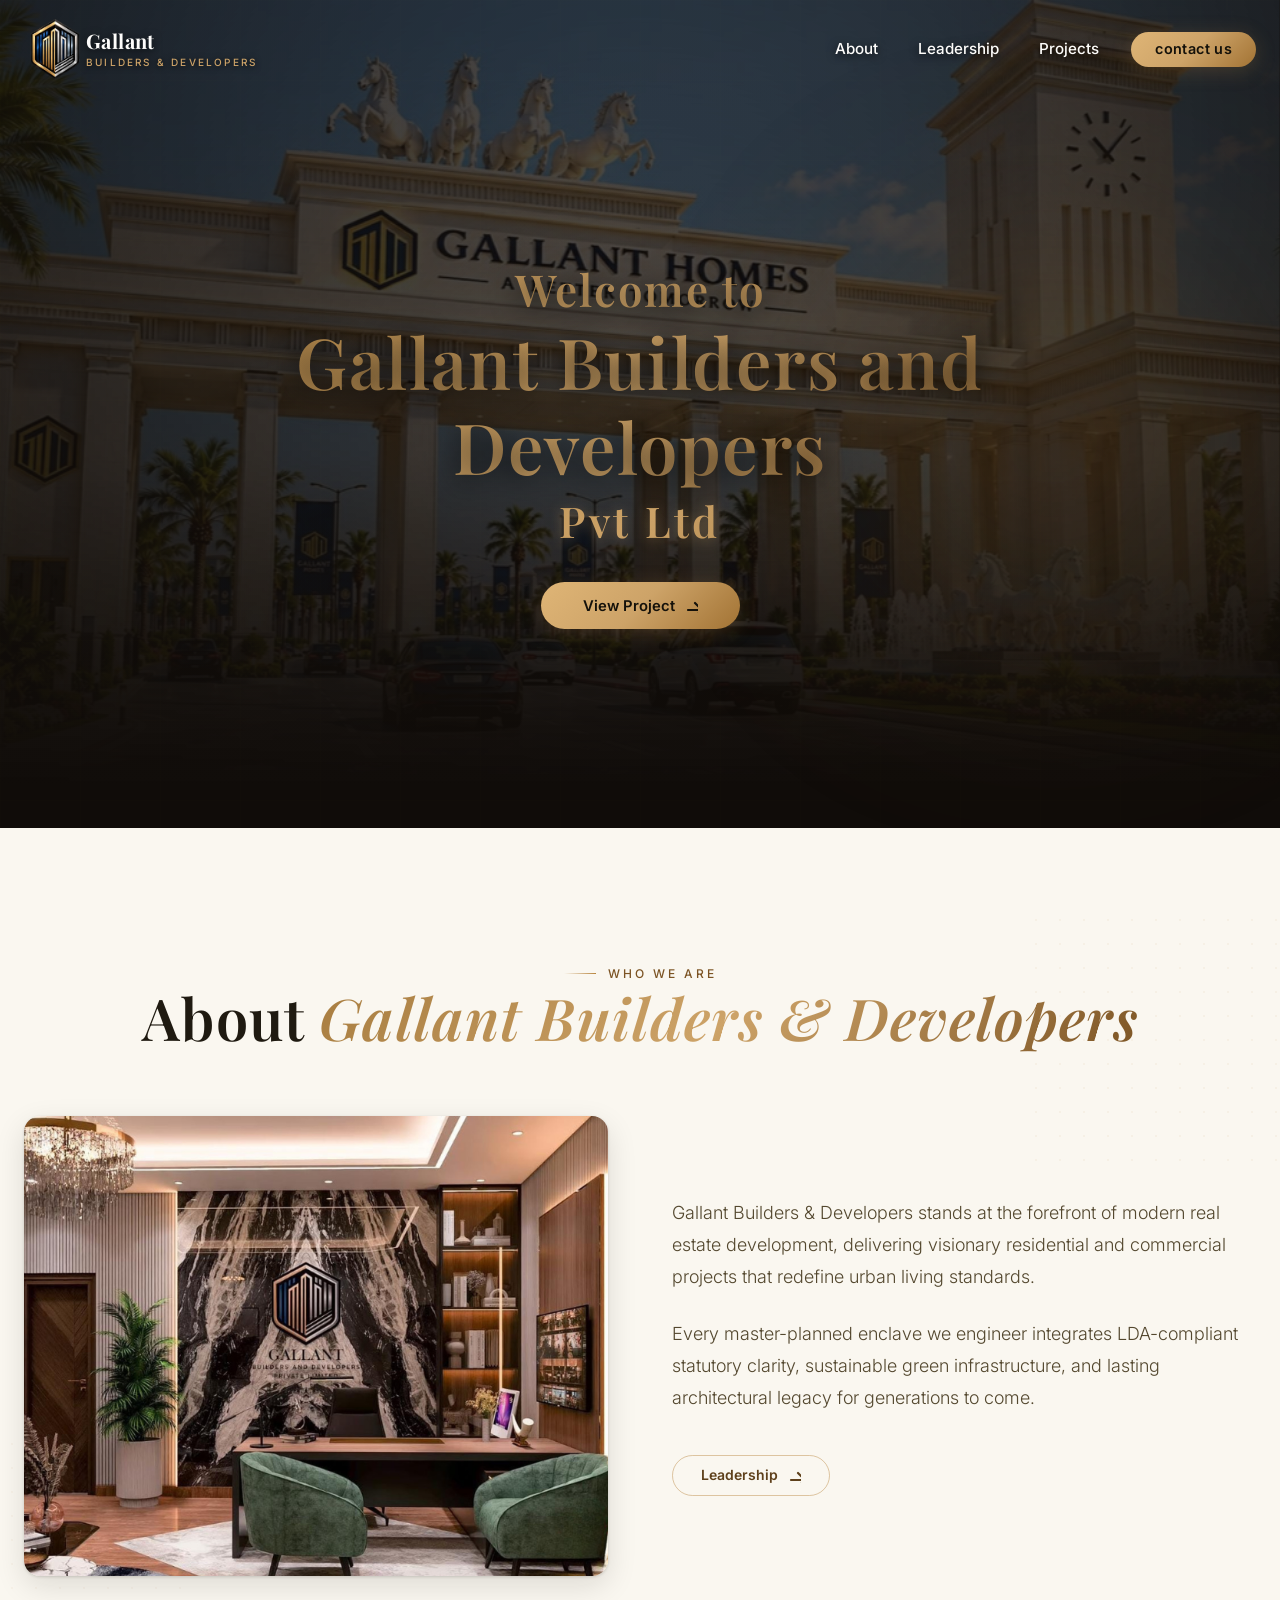
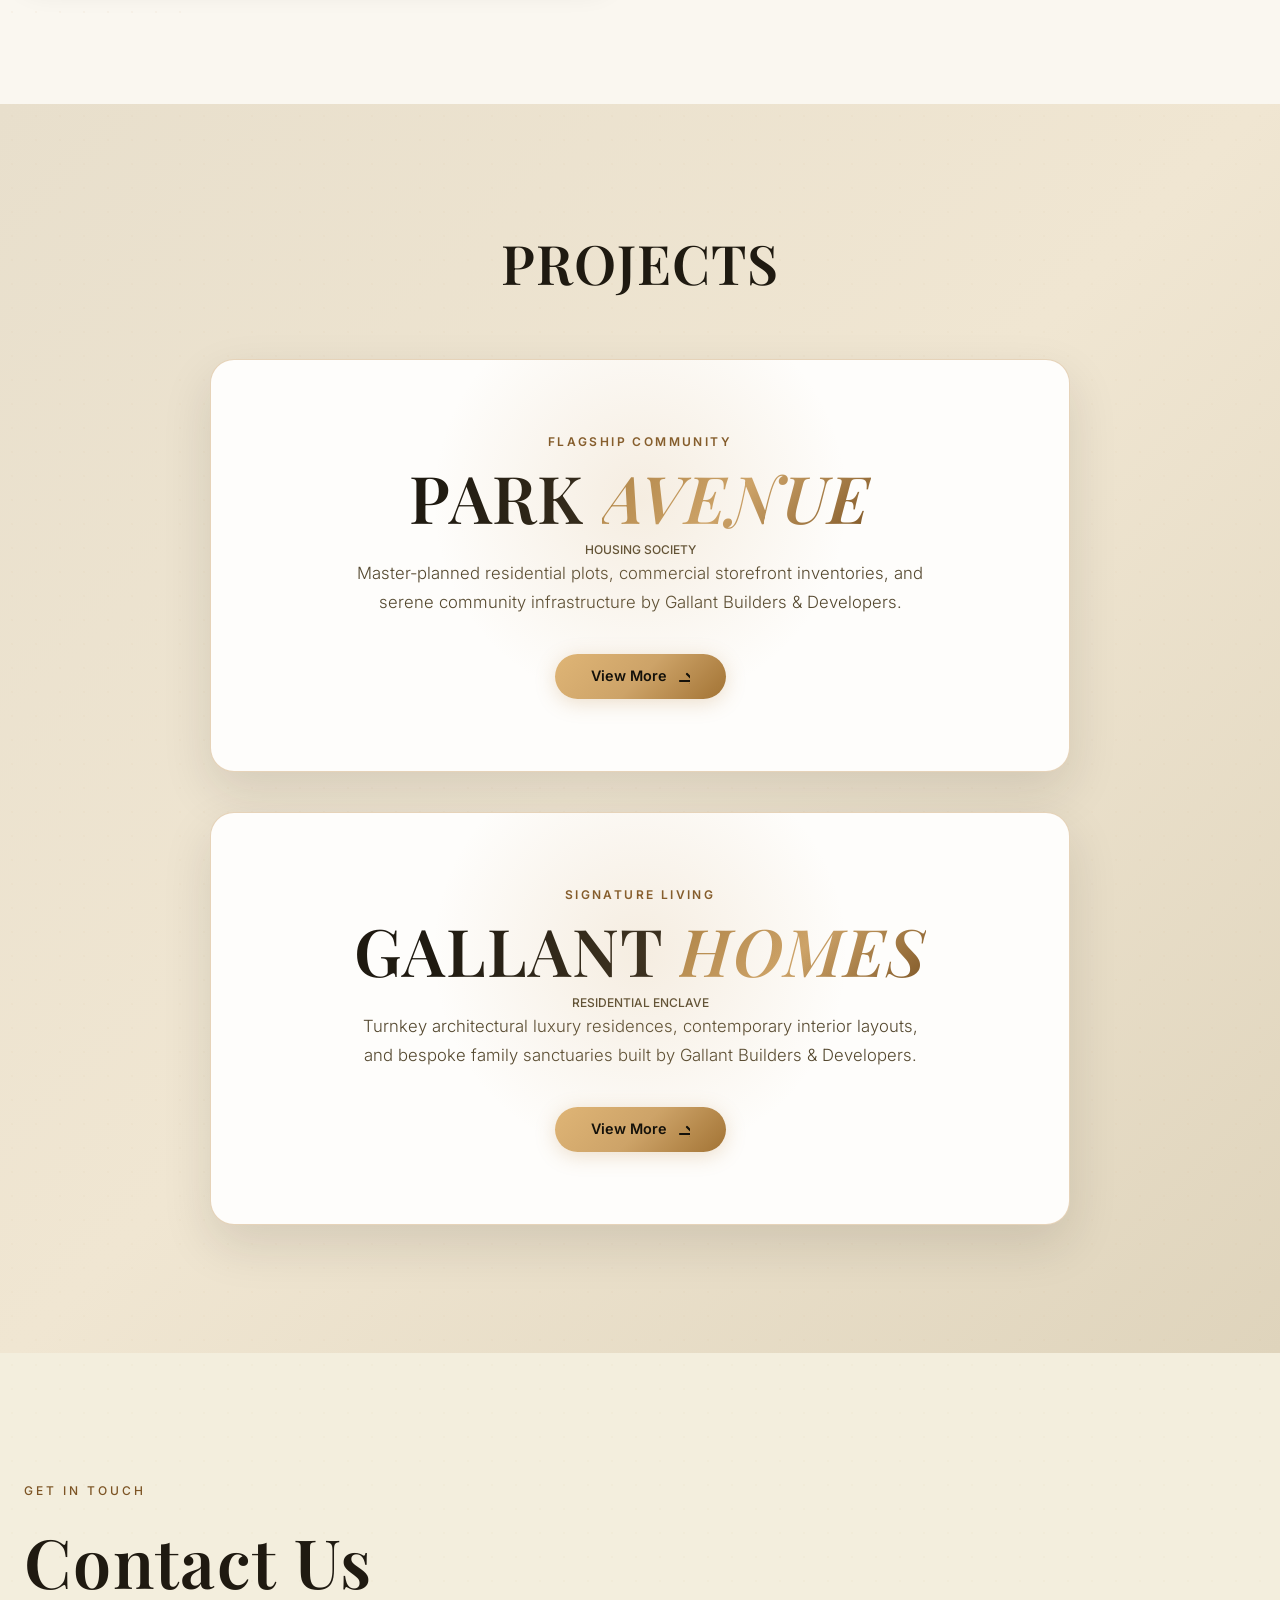
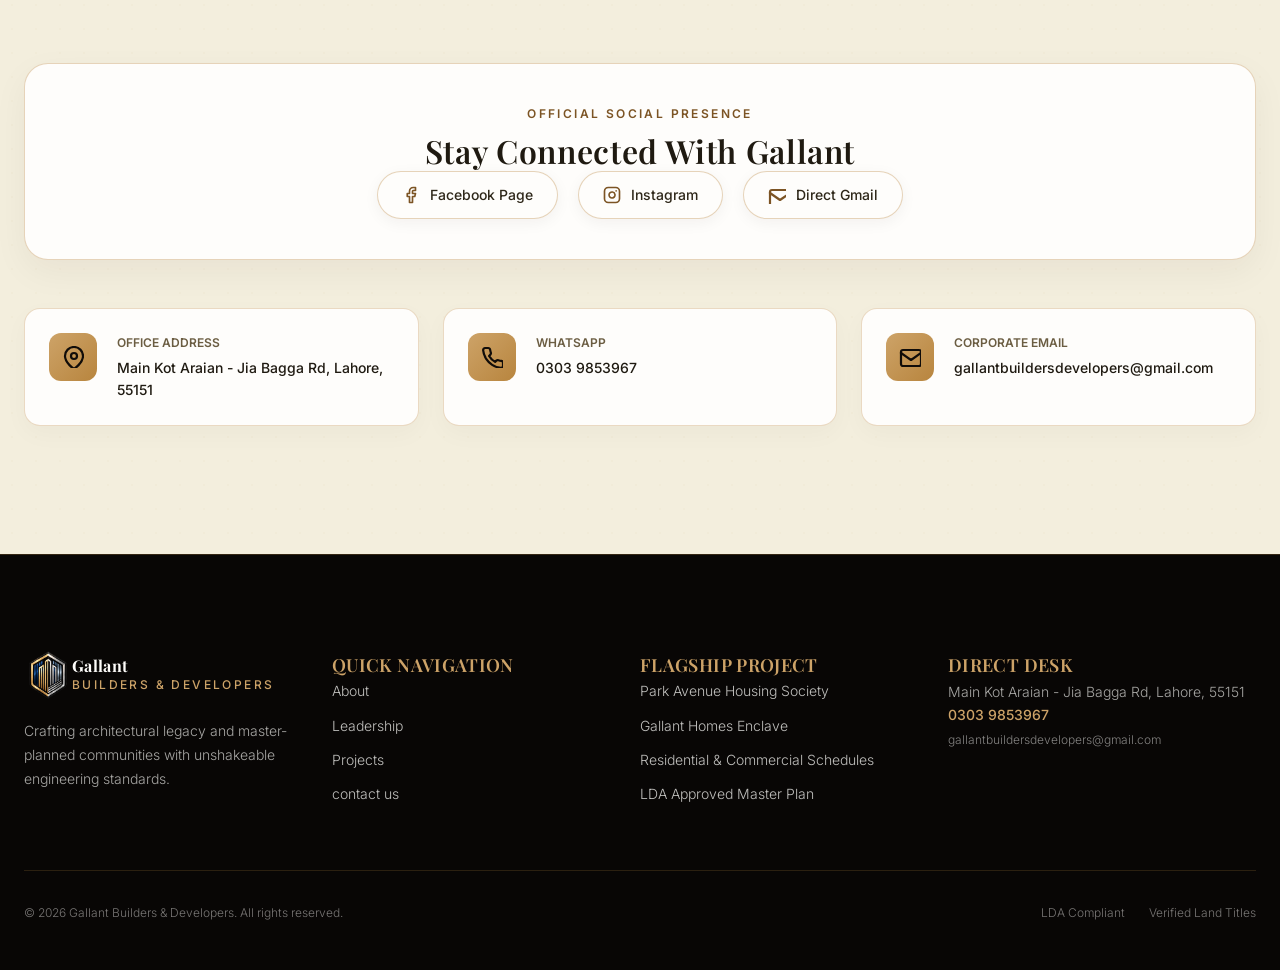
==== commit 8da661bb: "Refine heading sizes for uniform visual balance and responsiveness" ====
--- a/index.html
+++ b/index.html
@@ -3,7 +3,7 @@
 
 <head>
   <meta charset="UTF-8" />
-  <meta name="viewport" content="width=device-width, initial-scale=1.0" />
+  <meta name="viewport" content="width=device-width, initial-scale=1.0, viewport-fit=cover" />
   <title>Gallant Builders & Developers — Master Portfolio & Project Listings</title>
   <link rel="preconnect" href="https://fonts.googleapis.com" />
   <link rel="preconnect" href="https://fonts.gstatic.com" crossorigin />
@@ -83,15 +83,7 @@
     .divider-bronze { height: 1px; background: linear-gradient(90deg, transparent, rgba(184, 133, 62, .3), transparent) }
     .grid-overlay { background-image: linear-gradient(rgba(184, 133, 62, .03) 1px, transparent 1px), linear-gradient(90deg, rgba(184, 133, 62, .03) 1px, transparent 1px); background-size: 80px 80px }
     .dot-pattern { background-image: radial-gradient(rgba(184, 133, 62, .12) 1px, transparent 1px); background-size: 24px 24px }
-
-    /* ===== ROW NUMBER BADGE ===== */
-    .row-num-badge {
-      width: 50px; height: 50px; border-radius: 50%; flex-shrink: 0; margin-right: 1rem;
-      display: flex; align-items: center; justify-content: center;
-      font-family: 'Inter', system-ui, -apple-system, sans-serif; font-weight: 700; font-size: 1.25rem;
-      color: #7c5424; background: #fefdfb; border: 1.5px solid rgba(184, 133, 62, .45);
-      box-shadow: 0 2px 10px rgba(184, 133, 62, .15);
-    }
+    .row-num-badge { display: inline-flex; align-items: center; justify-content: center; width: 36px; height: 36px; border-radius: 9999px; background: rgba(184, 133, 62, 0.15); color: #7c5424; font-weight: 600; font-size: 0.875rem; margin-right: 0.75rem; }
 
     /* ===== PASSPORT-STYLE EQUAL MESSAGE SECTIONS ===== */
     .msg-layout-row {
@@ -187,10 +179,10 @@
     }
 
     .gallant-surface-emblem {
-      width: 122px;
-      height: 122px;
+      width: clamp(4.5rem, 14vw, 7.625rem);
+      height: clamp(4.5rem, 14vw, 7.625rem);
       border-radius: 50%;
-      margin: 0 auto 1.75rem;
+      margin: 0 auto 1.5rem;
       display: flex;
       align-items: center;
       justify-content: center;
@@ -201,8 +193,8 @@
     }
 
     .gallant-surface-emblem img {
-      width: 70px;
-      height: 70px;
+      width: clamp(2.75rem, 8vw, 4.375rem);
+      height: clamp(2.75rem, 8vw, 4.375rem);
       object-fit: contain;
       opacity: 0.92;
       transition: opacity 0.4s ease;
@@ -221,7 +213,6 @@
     .hero-stagger-2 { opacity: 0; animation: heroFadeSlideUp 1.2s cubic-bezier(.22, 1, .36, 1) forwards; animation-delay: 0.25s; }
 
     /* ===== ANIMATIONS ===== */
-    @keyframes fadeUp { 0% { opacity: 0; transform: translateY(30px) } 100% { opacity: 1; transform: translateY(0) } }
     @keyframes float { 0%, 100% { transform: translateY(0) } 50% { transform: translateY(-12px) } }
     @keyframes heroZoom { 0% { transform: scale(1); } 50% { transform: scale(1.08); } 100% { transform: scale(1); } }
     @keyframes titlePulseSlide {
@@ -258,43 +249,208 @@
     @media(min-width:1024px) {
       .lg\:grid-cols-12 { grid-template-columns: repeat(12, 1fr) }
       .lg\:col-span-6 { grid-column: span 6 }
+      .lg\:grid-cols-4 { grid-template-columns: repeat(4, 1fr) }
     }
 
     .icon { width: 1.15em; height: 1.15em; fill: none; stroke: currentColor; stroke-width: 2.2; stroke-linecap: round; stroke-linejoin: round; display: inline-flex; align-items: center; justify-content: center; flex-shrink: 0; }
     .icon-sm { width: 15px; height: 15px }
     .icon-md { width: 18px; height: 18px }
     .icon-lg { width: 22px; height: 22px }
+
+    /* ===== FLUID HEADING SCALE ===== */
+    .heading-xl { font-size: clamp(2rem, 4.5vw, 3.4rem); line-height: 1.15; }
+    .heading-md { font-size: clamp(1.4rem, 2.6vw, 2rem); line-height: 1.25; }
+    .heading-card { font-size: clamp(1.55rem, 2.8vw, 2.15rem); line-height: 1.25; }
+
+    /* ===== HERO BACKGROUND IMAGE ===== */
+    .hero-bg-img { object-position: center center; }
+
+    @media (max-width: 640px) {
+      .hero-bg-img.hero-zoom-animation { animation: heroZoomMobile 25s ease-in-out infinite; }
+    }
+    @keyframes heroZoomMobile { 0% { transform: scale(1); } 50% { transform: scale(1.03); } 100% { transform: scale(1); } }
+
+    /* ===== MISSING BASE UTILITIES ===== */
+    .text-base { font-size: 1rem }
+    .flex-wrap { flex-wrap: wrap }
+    .flex-col { flex-direction: column }
+    .flex-col.flex { display: flex; }
+
+    /* ===== RESPONSIVE TEXT-SIZE UTILITIES (sm: breakpoint, min-width 640px) ===== */
+    @media (min-width: 640px) {
+      .sm\:text-3xl { font-size: 2.25rem; }
+      .sm\:text-4xl { font-size: clamp(2.5rem, 4vw, 3rem); }
+      .sm\:text-5xl { font-size: clamp(2.75rem, 4.5vw, 3.75rem); }
+      .sm\:text-6xl { font-size: clamp(3.1rem, 5.5vw, 4.5rem); }
+      .sm\:flex-row { flex-direction: row; }
+    }
+
+    /* ======================================================================
+       RESPONSIVE / MOBILE NAVIGATION
+       ====================================================================== */
+
+    #nav-toggle {
+      display: none;
+      align-items: center;
+      justify-content: center;
+      width: 42px;
+      height: 42px;
+      border-radius: 9999px;
+      background: rgba(255,255,255,0.08);
+      border: 1.5px solid rgba(205,163,104,0.35);
+      flex-shrink: 0;
+      color: #fefdfb;
+      transition: background .3s ease, transform .3s ease, color .3s ease;
+      -webkit-tap-highlight-color: transparent;
+    }
+    #nav-toggle:hover { background: rgba(255,255,255,0.16); }
+    #nav-toggle svg { width: 20px; height: 20px; stroke: currentColor; fill: none; stroke-width: 2.2; stroke-linecap: round; }
+    #nav-toggle .icon-close { display: none; }
+    #nav-toggle.open .icon-menu { display: none; }
+    #nav-toggle.open .icon-close { display: block; }
+
+    #nav-overlay {
+      display: none;
+      position: fixed;
+      inset: 0;
+      background: rgba(8,6,5,0.55);
+      z-index: 150;
+      opacity: 0;
+      transition: opacity .35s ease;
+    }
+    #nav-overlay.open { display: block; opacity: 1; }
+
+    @media (max-width: 899px) {
+      #nav-toggle { display: flex; }
+
+      #nav-links {
+        position: fixed;
+        top: 0;
+        right: -100%;
+        width: min(82vw, 320px);
+        height: 100vh;
+        height: 100dvh;
+        background: rgba(16,12,9,0.98);
+        backdrop-filter: blur(20px);
+        -webkit-backdrop-filter: blur(20px);
+        flex-direction: column;
+        align-items: flex-start !important;
+        justify-content: flex-start;
+        gap: 0;
+        padding: 6.5rem 2rem 2.5rem;
+        padding-bottom: calc(2.5rem + env(safe-area-inset-bottom, 0px));
+        padding-top: calc(6.5rem + env(safe-area-inset-top, 0px));
+        transition: right .4s cubic-bezier(.22,1,.36,1);
+        z-index: 200;
+        overflow-y: auto;
+        box-shadow: -10px 0 40px rgba(0,0,0,.35);
+      }
+      #nav-links.open { right: 0; }
+      #nav-links > div {
+        flex-direction: column !important;
+        align-items: flex-start !important;
+        gap: 0.25rem !important;
+        width: 100%;
+        margin-right: 0 !important;
+      }
+      #nav-links a.nav-link-item {
+        width: 100%;
+        padding: 15px 4px !important;
+        font-size: 1.05rem !important;
+        color: #fefdfb !important;
+        text-shadow: none !important;
+        border-bottom: 1px solid rgba(205,163,104,0.15);
+      }
+      #nav-cta-btn {
+        width: 100%;
+        margin-top: 1.75rem;
+        text-align: center;
+      }
+      #nav-logo { gap: 0.65rem !important; }
+    }
+
+    @media (min-width: 641px) and (max-width: 1024px) {
+      #home { padding-top: 9rem !important; padding-bottom: 6rem !important; }
+      #about, #properties, #contact { padding-top: 6rem !important; padding-bottom: 6rem !important; }
+      #view-leadership > main, #view-detail-park > main, #view-detail-homes > main {
+        padding-top: 3rem !important; padding-bottom: 5rem !important;
+      }
+      .project-card { padding: 3.5rem 2rem !important; }
+    }
+
+    @media (max-width: 640px) {
+      .px-6 { padding-left: 1.1rem; padding-right: 1.1rem; }
+
+      #home { padding-top: 6.25rem !important; padding-bottom: 3rem !important; min-height: 78vh !important; min-height: 78dvh !important; }
+      #about, #properties, #contact { padding-top: 4.25rem !important; padding-bottom: 4.25rem !important; }
+      #view-leadership > main, #view-detail-park > main, #view-detail-homes > main {
+        padding-top: 2.5rem !important; padding-bottom: 3.5rem !important;
+      }
+
+      .msg-layout-row { padding: 1.75rem 1.25rem; gap: 1.5rem; }
+      .passport-photo-box { width: 100%; max-width: 230px; height: 260px; }
+
+      .project-card { padding: 2.75rem 1.25rem !important; }
+      .project-card h3 { font-size: clamp(2rem, 6vw, 2.3rem) !important; }
+
+      .animated-page-title { font-size: clamp(2.1rem, 11vw, 3.25rem) !important; }
+      .gallant-surface-emblem { margin-bottom: 1.25rem !important; }
+
+      #nav-logo > div:first-child { width: 46px !important; height: 46px !important; }
+      #nav-brand-title { font-size: 1rem !important; }
+
+      .btn-bronze, .btn-outline { padding: 13px 24px !important; font-size: 0.85rem !important; }
+
+      h1, h2, h3 { word-break: break-word; }
+
+      .image-3d img { height: 280px !important; }
+
+      .row-num-badge { width: 32px; height: 32px; font-size: 0.8rem; }
+    }
+
+    @media (max-width: 380px) {
+      .passport-photo-box { max-width: 200px; height: 230px; }
+    }
   </style>
 </head>
 
 <body>
 
-  <!-- ===== TRANSPARENT MERGED HERO NAVBAR WITH SHIFTED RIGHT NAVIGATION LINKS & CONTACT US CTA ===== -->
+  <!-- ===== TRANSPARENT MERGED HERO NAVBAR ===== -->
   <nav id="navbar"
     style="position:fixed;top:0;left:0;right:0;background:transparent;backdrop-filter:none;-webkit-backdrop-filter:none;border-bottom:1px solid transparent;z-index:100;transition:all 0.45s cubic-bezier(0.22, 1, 0.36, 1);padding:1.15rem 0;">
     <div class="max-w-7xl mx-auto px-6 flex items-center justify-between" id="nav-inner" style="transition:all 0.4s ease;">
-      <a href="#home" onclick="switchView('main'); return false;" class="flex items-center gap-3.5" id="nav-logo" style="transition:transform 0.3s ease;"
+      <a href="#home" onclick="navJump('home'); return false;" class="flex items-center gap-3.5" id="nav-logo" style="transition:transform 0.3s ease;"
         onmouseover="this.style.transform='scale(1.03)'" onmouseout="this.style.transform='scale(1)'">
         <div style="width:62px;height:62px;display:flex;align-items:center;justify-content:center;">
           <img src="gallant-logo-hero.png" alt="Gallant Builders Logo" style="max-height:100%;width:auto;" />
         </div>
         <div>
-          <div class="text-xl font-bold font-heading" style="color:#fefdfb;line-height:1.15;text-shadow:0 2px 10px rgba(0,0,0,0.85);">Gallant</div>
-          <div class="text-xs uppercase font-medium" style="letter-spacing:.22em;color:#cda368;font-size:10px;text-shadow:0 1px 6px rgba(0,0,0,0.85);margin-top:2px;">Builders &amp; Developers</div>
+          <div class="text-xl font-bold font-heading" id="nav-brand-title" style="color:#fefdfb;line-height:1.15;text-shadow:0 2px 10px rgba(0,0,0,0.85);transition:color .3s;">Gallant</div>
+          <div class="text-xs uppercase font-medium" id="nav-brand-sub" style="letter-spacing:.22em;color:#cda368;font-size:10px;text-shadow:0 1px 6px rgba(0,0,0,0.85);margin-top:2px;">Builders &amp; Developers</div>
         </div>
       </a>
 
-      <!-- SHIFTED RIGHT NAV LINKS + CONTACT US CTA -->
+      <!-- RIGHT NAV LINKS + CONTACT US CTA -->
       <div class="flex items-center gap-2 sm:gap-6 ml-auto" id="nav-links">
         <div class="flex items-center gap-2 sm:gap-5" style="margin-right:0.5rem;">
-          <a href="#home" onclick="switchView('main'); return false;" style="padding:8px 16px;font-size:0.95rem;font-weight:500;color:#fefdfb;border-radius:9999px;text-shadow:0 2px 8px rgba(0,0,0,0.8);">Home</a>
-          <a href="#properties" onclick="switchView('main'); return false;" style="padding:8px 16px;font-size:0.95rem;font-weight:500;color:#fefdfb;border-radius:9999px;text-shadow:0 2px 8px rgba(0,0,0,0.8);">Projects</a>
-          <a href="#about" onclick="switchView('main'); return false;" style="padding:8px 16px;font-size:0.95rem;font-weight:500;color:#fefdfb;border-radius:9999px;text-shadow:0 2px 8px rgba(0,0,0,0.8);">About</a>
-        </div>
-        <a href="#contact" onclick="switchView('main'); return false;" class="btn-bronze" style="padding:10px 24px;border-radius:9999px;font-size:.9rem;letter-spacing:.025em">contact us</a>
-      </div>
+          <a href="#about" onclick="navJump('about'); return false;" class="nav-link-item" style="padding:8px 16px;font-size:0.95rem;font-weight:500;color:#fefdfb;border-radius:9999px;text-shadow:0 2px 8px rgba(0,0,0,0.8);cursor:pointer;transition:color .3s;">About</a>
+          <a href="#" onclick="switchView('leadership'); return false;" class="nav-link-item" style="padding:8px 16px;font-size:0.95rem;font-weight:500;color:#fefdfb;border-radius:9999px;text-shadow:0 2px 8px rgba(0,0,0,0.8);cursor:pointer;transition:color .3s;">Leadership</a>
+          <a href="#properties" onclick="navJump('properties'); return false;" class="nav-link-item" style="padding:8px 16px;font-size:0.95rem;font-weight:500;color:#fefdfb;border-radius:9999px;text-shadow:0 2px 8px rgba(0,0,0,0.8);cursor:pointer;transition:color .3s;">Projects</a>
+        </div>
+        <a href="#contact" id="nav-cta-btn" onclick="navJump('contact'); return false;" class="btn-bronze" style="padding:10px 24px;border-radius:9999px;font-size:.9rem;letter-spacing:.025em;cursor:pointer;">contact us</a>
+      </div>
+
+      <!-- MOBILE / TABLET HAMBURGER TOGGLE -->
+      <button id="nav-toggle" onclick="toggleMobileNav()" aria-label="Toggle navigation menu" aria-expanded="false">
+        <svg class="icon-menu" viewBox="0 0 24 24"><line x1="4" y1="7" x2="20" y2="7"/><line x1="4" y1="12" x2="20" y2="12"/><line x1="4" y1="17" x2="20" y2="17"/></svg>
+        <svg class="icon-close" viewBox="0 0 24 24"><line x1="6" y1="6" x2="18" y2="18"/><line x1="18" y1="6" x2="6" y2="18"/></svg>
+      </button>
     </div>
   </nav>
+
+  <!-- MOBILE MENU BACKDROP -->
+  <div id="nav-overlay" onclick="closeMobileNav()"></div>
 
   <!-- ================= VIEW 1: MAIN LANDING PORTFOLIO ================= -->
   <div id="view-main">
@@ -302,7 +458,7 @@
     <section id="home"
       style="position:relative;padding:12.5rem 0 8.5rem;min-height:92vh;display:flex;align-items:center;justify-content:center;overflow:hidden;background:#100c09;text-align:center">
       <div style="position:absolute;inset:0;z-index:0;overflow:hidden;">
-        <img src="gate.jpeg" alt="Contemporary villa at dusk" class="hero-zoom-animation"
+        <img src="gate.jpeg" alt="Contemporary villa at dusk" class="hero-zoom-animation hero-bg-img"
           style="width:100%;height:100%;object-fit:cover;will-change:transform;" />
         <div style="position:absolute;inset:0;background:linear-gradient(to top,#100c09 5%,rgba(16,12,9,.65) 45%,rgba(16,12,9,.45))"></div>
         <div style="position:absolute;inset:0;background:radial-gradient(circle at center,rgba(16,12,9,.35) 0%,rgba(16,12,9,.8) 100%)"></div>
@@ -314,22 +470,20 @@
 
       <div style="position:relative;z-index:10;max-width:1100px;margin:0 auto;padding:0 1.5rem;width:100%;display:flex;flex-direction:column;align-items:center">
         
-        <!-- LARGER ONE-LINE TITLE & MATCHING BRONZE GRADIENT PVT LTD -->
         <h1 class="font-heading" style="color:#fefdfb;line-height:1.2;margin-bottom:2.25rem;text-shadow:0 4px 28px rgba(0,0,0,0.88);">
-          <span class="hero-stagger-1 block text-bronze-gradient" style="font-size:clamp(1.95rem,3.5vw,2.75rem);font-weight:600;letter-spacing:0.04em;margin-bottom:0.25rem;">
+          <span class="hero-stagger-1 block text-bronze-gradient" style="font-size:clamp(1.4rem,3.5vw,2.75rem);font-weight:600;letter-spacing:0.04em;margin-bottom:0.25rem;">
             Welcome to
           </span>
-          <span class="hero-stagger-1 block text-bronze-gradient" style="font-size:clamp(2.45rem,5.6vw,4.4rem);font-weight:600;letter-spacing:0.02em;white-space:nowrap;">
+          <span class="hero-stagger-1 block text-bronze-gradient" style="font-size:clamp(1.6rem,5.6vw,4.4rem);font-weight:600;letter-spacing:0.02em;">
             Gallant Builders and Developers
           </span>
-          <span class="hero-stagger-1 block text-bronze-gradient" style="font-size:clamp(1.6rem,3.4vw,2.65rem);font-weight:600;letter-spacing:0.08em;margin-top:0.45rem;text-shadow:0 2px 14px rgba(205,163,104,0.45);">
+          <span class="hero-stagger-1 block text-bronze-gradient" style="font-size:clamp(1.05rem,3.4vw,2.65rem);font-weight:600;letter-spacing:0.08em;margin-top:0.45rem;text-shadow:0 2px 14px rgba(205,163,104,0.45);">
             Pvt Ltd
           </span>
         </h1>
 
-        <!-- ONLY VIEW PROJECT IN THE MID -->
         <div class="hero-stagger-2 flex flex-wrap items-center justify-center gap-4">
-          <a href="#properties" class="btn-bronze"
+          <a href="#properties" onclick="navJump('properties'); return false;" class="btn-bronze"
             style="padding:16px 42px;border-radius:9999px;font-size:.925rem;font-weight:600;">
             <span>View Project</span>
             <svg class="icon icon-sm" style="color:#14110a"><path d="M5 12h14M12 5l7 7-7 7"/></svg>
@@ -338,14 +492,14 @@
       </div>
     </section>
 
-    <!-- 2. ABOUT SECTION (EXPANDED TO SINGLE-LINE UNCONGESTED TITLE) -->
+    <!-- 2. ABOUT SECTION -->
     <section id="about" style="position:relative;padding:8rem 0;background:#faf7f0;overflow:hidden">
       <div class="dot-pattern" style="position:absolute;top:80px;right:0;width:256px;height:256px;opacity:.5"></div>
       <div class="dot-pattern" style="position:absolute;bottom:80px;left:0;width:192px;height:192px;opacity:.4"></div>
       <div class="max-w-7xl mx-auto px-6 reveal-up">
         <div style="margin-bottom:4rem;text-align:center;">
           <span class="section-label text-xs uppercase font-semibold text-bronze-600 justify-center mb-3">Who We Are</span>
-          <h2 class="font-heading text-ink-900" style="font-size:clamp(2.5rem,4.5vw,4rem);line-height:1.2;white-space:nowrap;">
+          <h2 class="font-heading text-ink-900" style="font-size:clamp(2rem,4.5vw,4rem);line-height:1.2;">
             About <span class="italic text-bronze-gradient">Gallant Builders &amp; Developers</span>
           </h2>
         </div>
@@ -361,9 +515,12 @@
             <p class="text-lg font-light text-ink-600" style="line-height:1.8">
               Gallant Builders &amp; Developers stands at the forefront of modern real estate development, delivering visionary residential and commercial projects that redefine urban living standards.
             </p>
+            <p class="text-lg font-light text-ink-600" style="line-height:1.8">
+              Every master-planned enclave we engineer integrates LDA-compliant statutory clarity, sustainable green infrastructure, and lasting architectural legacy for generations to come.
+            </p>
             <div style="margin-top:1rem">
-              <a href="#properties" class="btn-outline" style="padding:12px 28px;border-radius:9999px;font-size:.875rem;font-weight:600;display:inline-flex;align-items:center;gap:8px;color:#5e401b;border-color:rgba(184,133,62,.45);">
-                <span>View Our Projects</span>
+              <a href="#" onclick="switchView('leadership'); return false;" class="btn-outline" style="padding:12px 28px;border-radius:9999px;font-size:.875rem;font-weight:600;display:inline-flex;align-items:center;gap:8px;color:#5e401b;border-color:rgba(184,133,62,.45);">
+                <span>Leadership</span>
                 <svg class="icon icon-sm"><path d="M5 12h14M12 5l7 7-7 7"/></svg>
               </a>
             </div>
@@ -372,147 +529,109 @@
       </div>
     </section>
 
-    <!-- 3. REFERENCE-STYLE EQUAL PORTRAIT & MESSAGE LAYOUT (SINGLE PERFECT HEADING + CHAIRMAN TANWEER A KAZMI, CEO AMJAD SANDHU, LEGAL RAJA SHEHZAD CHANGEZ) -->
-    <section id="leadership" style="position:relative;padding:7rem 0;background:#f3eedd;overflow:hidden">
-      <div class="dot-pattern" style="position:absolute;inset:0;opacity:.25;"></div>
-      <div class="max-w-5xl mx-auto px-6 reveal-up relative z-10">
-        <div style="margin-bottom:4rem;text-align:center;">
-          <h2 class="font-heading text-ink-900" style="font-size:clamp(2.75rem,5.5vw,4rem);line-height:1.1;">
-            Leadership
-          </h2>
-        </div>
-
-        <div style="display:flex;flex-direction:column;gap:3rem;">
-
-          <!-- CHAIRMAN (Tanweer A Kazmi) -->
-          <div class="msg-layout-row reveal-up">
-            <div class="passport-photo-box">
-              <img src="chairman.jpeg" alt="Chairman Tanweer A Kazmi" />
-            </div>
-            <div style="flex:1;display:flex;flex-direction:column;justify-content:center;">
-              <h3 class="font-heading text-ink-900 text-3xl sm:text-4xl" style="margin-bottom:1.25rem;">Chairman</h3>
-              <p class="text-ink-600 font-light text-base" style="line-height:1.8;margin-bottom:1rem;">
-                At Gallant Builders &amp; Developers, our philosophy is anchored in unshakeable trust, architectural integrity, and generational equity for every family and investor.
-              </p>
-              <p class="text-ink-600 font-light text-base" style="line-height:1.8;margin-bottom:2rem;">
-                Through visionary master planning at Park Avenue Housing Society, we curate gated sanctuary environments where landscape, security, and urban growth converge.
-              </p>
-              <div style="text-align:right;">
-                <div class="font-heading text-bronze-600 text-2xl">Tanweer A Kazmi</div>
-                <div class="text-xs uppercase tracking-wider text-ink-500 font-medium">Chairman</div>
-              </div>
-            </div>
-          </div>
-
-          <!-- CEO - AMJAD SANDHU -->
-          <div class="msg-layout-row reveal-up">
-            <div class="passport-photo-box">
-              <img src="WhatsApp Image 2026-09-17 at 10.16.15 PM.jpeg" alt="CEO Amjad Sandhu" />
-            </div>
-            <div style="flex:1;display:flex;flex-direction:column;justify-content:center;">
-              <h3 class="font-heading text-ink-900 text-3xl sm:text-4xl" style="margin-bottom:1.25rem;">CEO</h3>
-              <p class="text-ink-600 font-light text-base" style="line-height:1.8;margin-bottom:1rem;">
-                As Chief Executive Officer, my mandate is strict on-ground engineering discipline, accelerated infrastructure milestones, and zero-compromise site execution.
-              </p>
-              <p class="text-ink-600 font-light text-base" style="line-height:1.8;margin-bottom:2rem;">
-                From wide arterial boulevards to underground electrification and amenity zones, our construction divisions deliver finished realities on schedule.
-              </p>
-              <div style="text-align:right;">
-                <div class="font-heading text-bronze-600 text-2xl">Amjad Sandhu</div>
-                <div class="text-xs uppercase tracking-wider text-ink-500 font-medium">Chief Executive Officer</div>
-              </div>
-            </div>
-          </div>
-
-          <!-- LEGAL TEAM ADVISOR HEAD (Raja Shehzad Changez) -->
-          <div class="msg-layout-row reveal-up">
-            <div class="passport-photo-box">
-              <img src="WhatsApp Image 2026-09-17 at 10.38.18 PM.jpeg" alt="Legal Raja Shehzad Changez" />
-            </div>
-            <div style="flex:1;display:flex;flex-direction:column;justify-content:center;">
-              <h3 class="font-heading text-ink-900 text-3xl sm:text-4xl" style="margin-bottom:1.25rem;">Leagal</h3>
-              <p class="text-ink-600 font-light text-base" style="line-height:1.8;margin-bottom:1rem;">
-                Asset protection begins with audited land title clearance, LDA-aligned statutory compliance, and completely transparent allotment documentation.
-              </p>
-              <p class="text-ink-600 font-light text-base" style="line-height:1.8;margin-bottom:2rem;">
-                Our legal advisory desk guarantees that every plot or commercial file issued by Gallant carries verified, dispute-free legal lineage.
-              </p>
-              <div style="text-align:right;">
-                <div class="font-heading text-bronze-600 text-2xl">Raja Shehzad Changez</div>
-                <div class="text-xs uppercase tracking-wider text-ink-500 font-medium">Legal Advisor Head</div>
-              </div>
-            </div>
-          </div>
-
-        </div>
-      </div>
-    </section>
-
-    <!-- 4. PROJECT SECTION: COLORED REMAINING SECTION BACKGROUND WITH ISOLATED LIGHT PARK AVENUE CARD -->
+    <!-- 4. PROJECTS SECTION -->
     <section id="properties" style="position:relative;padding:8rem 0;background:linear-gradient(135deg,#e8dfcc 0%,#f0e6d2 50%,#dfd4bc 100%);overflow:hidden">
       <div class="dot-pattern" style="position:absolute;inset:0;opacity:.25;pointer-events:none;"></div>
       <div class="max-w-7xl mx-auto px-6 reveal-up" style="position:relative;z-index:2;">
         
-        <!-- SECTION TITLE: PROJECTS ONLY -->
         <div style="text-align:center;margin-bottom:4rem;">
-          <h2 class="font-heading text-ink-900 text-4xl sm:text-6xl uppercase tracking-wider">Projects</h2>
-        </div>
-
-        <!-- ISOLATED LIGHT PARK AVENUE CARD -->
-        <div class="reveal-up" style="
-          position: relative;
-          overflow: hidden;
-          border-radius: 1.5rem;
-          width: 100%;
-          max-width: 920px;
-          margin: 0 auto;
-          padding: 4.5rem 2.5rem;
-          text-align: center;
-          display: flex;
-          flex-direction: column;
-          align-items: center;
-          justify-content: center;
-          background: #fefdfb;
-          border: 1.5px solid rgba(184, 133, 62, 0.35);
-          box-shadow: 0 20px 50px rgba(30, 24, 19, 0.12);
-          transition: transform 0.5s cubic-bezier(.22, 1, .36, 1), box-shadow 0.5s cubic-bezier(.22, 1, .36, 1);
-        " onmouseover="this.style.transform='translateY(-6px)';this.style.boxShadow='0 28px 65px rgba(184, 133, 62, 0.22)'" onmouseout="this.style.transform='translateY(0)';this.style.boxShadow='0 20px 50px rgba(30, 24, 19, 0.12)'">
+          <h2 class="font-heading text-ink-900 heading-xl uppercase tracking-wider">Projects</h2>
+        </div>
+
+        <div style="display:flex;flex-direction:column;align-items:center;gap:2.5rem;max-width:860px;margin:0 auto;">
           
-          <div style="position:absolute;top:-70px;left:50%;transform:translateX(-50%);width:360px;height:360px;border-radius:50%;background:radial-gradient(circle,rgba(205,163,104,0.18) 0%,transparent 70%);pointer-events:none;"></div>
-
-          <span class="text-xs uppercase font-semibold text-bronze-600" style="letter-spacing:.2em;margin-bottom:0.75rem;display:inline-block">Flagship Community</span>
-          
-          <h3 class="font-heading text-ink-900" style="font-size:clamp(3rem, 6.5vw, 4.8rem);line-height:1.05;margin-bottom:0.5rem;color:#1f1a11;">
-            PARK <span class="italic text-bronze-gradient">AVENUE</span>
-          </h3>
-          <span class="text-xs uppercase font-medium tracking-[0.25em] text-ink-600 block mb-6">Housing Society</span>
-          
-          <p class="text-ink-600 font-light" style="max-width:560px;font-size:1.1rem;line-height:1.75;margin-bottom:2.25rem;">
-            This is a project by Gallant Builders &amp; Developers offering master-planned residential plots, commercial storefront inventories, and serene community infrastructure.
-          </p>
-
-          <button onclick="switchView('detail'); return false;" class="btn-bronze" style="padding:15px 36px;border-radius:9999px;font-size:.9rem;font-weight:600;">
-            <span>View More</span>
-            <svg class="icon icon-sm" style="color:#14110a"><path d="M5 12h14M12 5l7 7-7 7"/></svg>
-          </button>
-        </div>
+          <!-- PARK AVENUE CARD -->
+          <div class="reveal-up project-card" style="
+            position: relative;
+            overflow: hidden;
+            border-radius: 1.5rem;
+            width: 100%;
+            padding: 4.5rem 3rem;
+            text-align: center;
+            display: flex;
+            flex-direction: column;
+            align-items: center;
+            justify-content: center;
+            background: #fefdfb;
+            border: 1.5px solid rgba(184, 133, 62, 0.35);
+            box-shadow: 0 20px 50px rgba(30, 24, 19, 0.12);
+            transition: transform 0.5s cubic-bezier(.22, 1, .36, 1), box-shadow 0.5s cubic-bezier(.22, 1, .36, 1);
+          " onmouseover="this.style.transform='translateY(-6px)';this.style.boxShadow='0 28px 65px rgba(184, 133, 62, 0.22)'" onmouseout="this.style.transform='translateY(0)';this.style.boxShadow='0 20px 50px rgba(30, 24, 19, 0.12)'">
+            
+            <div style="position:absolute;top:-70px;left:50%;transform:translateX(-50%);width:420px;height:420px;border-radius:50%;background:radial-gradient(circle,rgba(205,163,104,0.18) 0%,transparent 70%);pointer-events:none;"></div>
+
+            <span class="text-xs uppercase font-semibold text-bronze-600" style="letter-spacing:.2em;margin-bottom:0.75rem;display:inline-block">Flagship Community</span>
+            
+            <h3 class="font-heading text-ink-900" style="font-size:clamp(2.3rem, 5.2vw, 4.1rem);line-height:1.05;margin-bottom:0.5rem;color:#1f1a11;">
+              PARK <span class="italic text-bronze-gradient">AVENUE</span>
+            </h3>
+            <span class="text-xs uppercase font-medium tracking-[0.25em] text-ink-600 block mb-6">Housing Society</span>
+            
+            <p class="text-ink-600 font-light" style="max-width:580px;font-size:1.05rem;line-height:1.75;margin-bottom:2.25rem;">
+              Master-planned residential plots, commercial storefront inventories, and serene community infrastructure by Gallant Builders &amp; Developers.
+            </p>
+
+            <button onclick="switchView('detail-park'); return false;" class="btn-bronze" style="padding:15px 36px;border-radius:9999px;font-size:.9rem;font-weight:600;">
+              <span>View More</span>
+              <svg class="icon icon-sm" style="color:#14110a"><path d="M5 12h14M12 5l7 7-7 7"/></svg>
+            </button>
+          </div>
+
+          <!-- GALLANT HOMES CARD -->
+          <div class="reveal-up project-card" style="
+            position: relative;
+            overflow: hidden;
+            border-radius: 1.5rem;
+            width: 100%;
+            padding: 4.5rem 3rem;
+            text-align: center;
+            display: flex;
+            flex-direction: column;
+            align-items: center;
+            justify-content: center;
+            background: #fefdfb;
+            border: 1.5px solid rgba(184, 133, 62, 0.35);
+            box-shadow: 0 20px 50px rgba(30, 24, 19, 0.12);
+            transition: transform 0.5s cubic-bezier(.22, 1, .36, 1), box-shadow 0.5s cubic-bezier(.22, 1, .36, 1);
+          " onmouseover="this.style.transform='translateY(-6px)';this.style.boxShadow='0 28px 65px rgba(184, 133, 62, 0.22)'" onmouseout="this.style.transform='translateY(0)';this.style.boxShadow='0 20px 50px rgba(30, 24, 19, 0.12)'">
+            
+            <div style="position:absolute;top:-70px;left:50%;transform:translateX(-50%);width:420px;height:420px;border-radius:50%;background:radial-gradient(circle,rgba(205,163,104,0.18) 0%,transparent 70%);pointer-events:none;"></div>
+
+            <span class="text-xs uppercase font-semibold text-bronze-600" style="letter-spacing:.2em;margin-bottom:0.75rem;display:inline-block">Signature Living</span>
+            
+            <h3 class="font-heading text-ink-900" style="font-size:clamp(2.3rem, 5.2vw, 4.1rem);line-height:1.05;margin-bottom:0.5rem;color:#1f1a11;">
+              GALLANT <span class="italic text-bronze-gradient">HOMES</span>
+            </h3>
+            <span class="text-xs uppercase font-medium tracking-[0.25em] text-ink-600 block mb-6">Residential Enclave</span>
+            
+            <p class="text-ink-600 font-light" style="max-width:580px;font-size:1.05rem;line-height:1.75;margin-bottom:2.25rem;">
+              Turnkey architectural luxury residences, contemporary interior layouts, and bespoke family sanctuaries built by Gallant Builders &amp; Developers.
+            </p>
+
+            <button onclick="switchView('detail-homes'); return false;" class="btn-bronze" style="padding:15px 36px;border-radius:9999px;font-size:.9rem;font-weight:600;">
+              <span>View More</span>
+              <svg class="icon icon-sm" style="color:#14110a"><path d="M5 12h14M12 5l7 7-7 7"/></svg>
+            </button>
+          </div>
+
+        </div>
+
       </div>
     </section>
 
-    <!-- 5. UNIFIED GET IN TOUCH SECTION (SOCIALS FIRST, THEN INTERACTIVE WIDGETS IN ONE SECTION) -->
+    <!-- 5. UNIFIED GET IN TOUCH SECTION -->
     <section id="contact" style="position:relative;padding:8rem 0;background:#f3eedd;overflow:hidden">
       <div class="dot-pattern" style="position:absolute;inset:0;opacity:.25;"></div>
       <div class="max-w-7xl mx-auto px-6 reveal-up relative z-10">
         <div style="margin-bottom:4rem;max-width:672px">
           <span class="section-label text-xs uppercase font-semibold text-bronze-600" style="margin-bottom:1.5rem;display:block">Get in Touch</span>
-          <h2 class="font-heading text-ink-900" style="font-size:clamp(2.75rem,5.5vw,4.25rem);line-height:1.1;margin-bottom:1.5rem">Contact Us</h2>
+          <h2 class="font-heading text-ink-900" style="font-size:clamp(2.4rem,5.5vw,4.25rem);line-height:1.1;margin-bottom:1.5rem">Contact Us</h2>
         </div>
 
         <div style="display:flex;flex-direction:column;gap:3rem;">
-          <!-- Social Channels Placed First -->
           <div style="background:#fefdfb;border-radius:1.5rem;padding:2.5rem;border:1.5px solid rgba(184,133,62,.35);box-shadow:0 12px 35px rgba(30,24,19,.05);text-align:center;">
             <span class="text-xs uppercase font-semibold text-bronze-600" style="letter-spacing:.2em;display:block;margin-bottom:0.5rem;">Official Social Presence</span>
-            <h4 class="font-heading text-ink-900 text-2xl sm:text-3xl mb-6">Stay Connected With Gallant</h4>
+            <h4 class="font-heading text-ink-900 heading-md mb-6">Stay Connected With Gallant</h4>
             <div style="display:flex;flex-wrap:wrap;align-items:center;justify-content:center;gap:1.25rem;">
               <a href="https://www.facebook.com/profile.php?id=61576196166308" target="_blank" rel="noopener" class="social-chip-light">
                 <svg class="icon icon-md text-bronze-600" viewBox="0 0 24 24"><path d="M18 2h-3a5 5 0 00-5 5v3H7v4h3v8h4v-8h3l1-4h-4V7a1 1 0 011-1h3z"/></svg>
@@ -529,15 +648,14 @@
             </div>
           </div>
 
-          <!-- Essential 3 Interactive Location, WhatsApp, & Email Widgets in Single Unified Section -->
           <div id="contact-info" class="grid md:grid-cols-3 gap-6"></div>
         </div>
       </div>
     </section>
   </div>
 
-  <!-- ================= VIEW 2: PARK AVENUE DETAILS, EMBOSSED FLOATING LOGO, WHAT WE OFFER, SIZED PAYMENT PLANS & SOCIETY MASTER MAP AFTER ================= -->
-  <div id="view-detail" class="hidden" style="padding-top:7rem;">
+  <!-- ================= SEPARATE DEDICATED LEADERSHIP PAGE ================= -->
+  <div id="view-leadership" class="hidden" style="padding-top:7rem;">
     <main style="padding:4rem 0 7rem;">
       <div class="max-w-7xl mx-auto px-6" style="margin-bottom:2rem;">
         <button onclick="switchView('main'); return false;" class="inline-flex items-center gap-2 text-sm font-medium text-ink-600 hover:text-bronze-600">
@@ -546,7 +664,132 @@
         </button>
       </div>
 
-      <!-- CENTERED EMBOSSED FLOATING GALLANT LOGO ABOVE PARK AVENUE TITLE -->
+      <div class="max-w-5xl mx-auto px-6 reveal-up relative z-10">
+        <div style="margin-bottom:4rem;text-align:center;">
+          <div class="gallant-surface-emblem" aria-label="Gallant Floating Emblem">
+            <img src="gallant-logo-hero.png" alt="Gallant Builders Emblem" />
+          </div>
+          <span class="text-xs uppercase font-semibold text-bronze-600" style="letter-spacing:.25em;display:block;margin-bottom:0.75rem;">Executive Board</span>
+          <h1 class="font-heading animated-page-title">Leadership</h1>
+        </div>
+
+        <div style="display:flex;flex-direction:column;gap:3rem;">
+
+          <!-- CHAIRMAN (Tanweer A Kazmi) -->
+          <div class="msg-layout-row reveal-up">
+            <div class="passport-photo-box">
+              <img src="chairman.jpeg" alt="Chairman Tanweer A Kazmi" />
+            </div>
+            <div style="flex:1;display:flex;flex-direction:column;justify-content:center;">
+              <h3 class="font-heading text-ink-900 heading-card" style="margin-bottom:1.25rem;">Chairman</h3>
+              <p class="text-ink-600 font-light text-base" style="line-height:1.8;margin-bottom:1rem;">
+                At Gallant Builders &amp; Developers, our philosophy is anchored in unshakeable trust, architectural integrity, and generational equity for every family and investor.
+              </p>
+              <p class="text-ink-600 font-light text-base" style="line-height:1.8;margin-bottom:2rem;">
+                Through visionary master planning across our gated communities, we curate sanctuary environments where landscape, security, and urban growth converge.
+              </p>
+              <div style="text-align:right;">
+                <div class="font-heading text-bronze-600 text-2xl">Tanweer A Kazmi</div>
+                <div class="text-xs uppercase tracking-wider text-ink-500 font-medium">Chairman</div>
+              </div>
+            </div>
+          </div>
+
+          <!-- CEO - AMJAD SANDHU -->
+          <div class="msg-layout-row reveal-up">
+            <div class="passport-photo-box">
+              <img src="WhatsApp Image 2026-09-17 at 10.16.15 PM.jpeg" alt="CEO Amjad Sandhu" />
+            </div>
+            <div style="flex:1;display:flex;flex-direction:column;justify-content:center;">
+              <h3 class="font-heading text-ink-900 heading-card" style="margin-bottom:1.25rem;">CEO</h3>
+              <p class="text-ink-600 font-light text-base" style="line-height:1.8;margin-bottom:1rem;">
+                As Chief Executive Officer, my mandate is strict on-ground engineering discipline, accelerated infrastructure milestones, and zero-compromise site execution.
+              </p>
+              <p class="text-ink-600 font-light text-base" style="line-height:1.8;margin-bottom:2rem;">
+                From wide arterial boulevards to underground electrification and amenity zones, our construction divisions deliver finished realities on schedule.
+              </p>
+              <div style="text-align:right;">
+                <div class="font-heading text-bronze-600 text-2xl">Amjad Sandhu</div>
+                <div class="text-xs uppercase tracking-wider text-ink-500 font-medium">Chief Executive Officer</div>
+              </div>
+            </div>
+          </div>
+
+          <!-- GENERAL MANAGER - ALI RAZA SANDHU -->
+          <div class="msg-layout-row reveal-up">
+            <div class="passport-photo-box">
+              <img src="GM.jpeg" alt="General Manager Ali Raza Sandhu" />
+            </div>
+            <div style="flex:1;display:flex;flex-direction:column;justify-content:center;">
+              <h3 class="font-heading text-ink-900 heading-card" style="margin-bottom:1.25rem;">General Manager</h3>
+              <p class="text-ink-600 font-light text-base" style="line-height:1.8;margin-bottom:1rem;">
+                Overseeing daily operational workflows, cross-departmental coordination, and customer relationship delivery across our residential developments.
+              </p>
+              <p class="text-ink-600 font-light text-base" style="line-height:1.8;margin-bottom:2rem;">
+                Ensuring seamless site-to-office communication, strict adherence to project timelines, and elevated service standards for every stakeholder.
+              </p>
+              <div style="text-align:right;">
+                <div class="font-heading text-bronze-600 text-2xl">Ali Raza Sandhu</div>
+                <div class="text-xs uppercase tracking-wider text-ink-500 font-medium">General Manager</div>
+              </div>
+            </div>
+          </div>
+
+          <!-- LEGAL TEAM ADVISOR HEAD (Raja Shehzad Changez) -->
+          <div class="msg-layout-row reveal-up">
+            <div class="passport-photo-box">
+              <img src="WhatsApp Image 2026-09-17 at 10.38.18 PM.jpeg" alt="Legal Raja Shehzad Changez" />
+            </div>
+            <div style="flex:1;display:flex;flex-direction:column;justify-content:center;">
+              <h3 class="font-heading text-ink-900 heading-card" style="margin-bottom:1.25rem;">Legal Team Advisor</h3>
+              <p class="text-ink-600 font-light text-base" style="line-height:1.8;margin-bottom:1rem;">
+                Asset protection begins with audited land title clearance, LDA-aligned statutory compliance, and completely transparent allotment documentation.
+              </p>
+              <p class="text-ink-600 font-light text-base" style="line-height:1.8;margin-bottom:2rem;">
+                Our legal advisory desk guarantees that every plot or commercial file issued by Gallant carries verified, dispute-free legal lineage.
+              </p>
+              <div style="text-align:right;">
+                <div class="font-heading text-bronze-600 text-2xl">Raja Shehzad Changez</div>
+                <div class="text-xs uppercase tracking-wider text-ink-500 font-medium">Legal Advisor Head</div>
+              </div>
+            </div>
+          </div>
+
+          <!-- IT DEPARTMENT HEAD (Muhaimin Azeem) -->
+          <div class="msg-layout-row reveal-up">
+            <div class="passport-photo-box">
+              <img src="Aman Ahsan.png" alt="Aman  Ahsan" />
+            </div>
+            <div style="flex:1;display:flex;flex-direction:column;justify-content:center;">
+              <h3 class="font-heading text-ink-900 heading-card" style="margin-bottom:1.25rem;">IT Head</h3>
+              <p class="text-ink-600 font-light text-base" style="line-height:1.8;margin-bottom:1rem;">
+                Driving digital transformation, official brand presence, and seamless web/cloud infrastructure across all Gallant portfolio channels.
+              </p>
+              <p class="text-ink-600 font-light text-base" style="line-height:1.8;margin-bottom:2rem;">
+                Directing social media channels, project landing pages, online marketing campaigns, and site performance to amplify market reach and customer engagement.
+              </p>
+              <div style="text-align:right;">
+                <div class="font-heading text-bronze-600 text-2xl">Aman Ahsan</div>
+                <div class="text-xs uppercase tracking-wider text-ink-500 font-medium">Head of IT &amp; Digital Marketing</div>
+              </div>
+            </div>
+          </div>
+
+        </div>
+      </div>
+    </main>
+  </div>
+
+  <!-- ================= VIEW 2: PARK AVENUE DETAIL PAGE ================= -->
+  <div id="view-detail-park" class="hidden" style="padding-top:7rem;">
+    <main style="padding:4rem 0 7rem;">
+      <div class="max-w-7xl mx-auto px-6" style="margin-bottom:2rem;">
+        <button onclick="switchView('main'); return false;" class="inline-flex items-center gap-2 text-sm font-medium text-ink-600 hover:text-bronze-600">
+          <svg style="width:16px;height:16px;fill:none;stroke:currentColor;stroke-width:2;"><path d="M19 12H5M12 19l-7-7 7-7"/></svg>
+          Back to Portfolio Overview
+        </button>
+      </div>
+
       <div class="max-w-7xl mx-auto px-6 text-center" style="margin-bottom:4rem;">
         <div class="gallant-surface-emblem" aria-label="Gallant Floating Emblem">
           <img src="gallant-logo-hero.png" alt="Gallant Builders Emblem" />
@@ -560,20 +803,18 @@
       <div class="max-w-7xl mx-auto px-6" style="margin-bottom:6rem;">
         <div style="margin-bottom:3.5rem;">
           <span class="text-xs uppercase font-semibold text-bronze-600" style="letter-spacing:.2em;display:block;margin-bottom:0.5rem;">Inventory Showcase</span>
-          <h2 class="font-heading text-ink-900 text-3xl sm:text-5xl">What We Offer</h2>
-        </div>
-
-        <!-- ROW 1: RESIDENTIAL PLOTS -->
+          <h2 class="font-heading text-ink-900 heading-xl">What We Offer</h2>
+        </div>
+
         <div style="margin-bottom:4rem;">
           <div class="flex items-center" style="margin-bottom:1.5rem;">
             <span class="row-num-badge">01</span>
-            <h3 class="font-heading text-2xl sm:text-3xl text-ink-900">Residential Plots</h3>
+            <h3 class="font-heading text-ink-900 heading-md">Residential Plots</h3>
           </div>
           <div class="grid md:grid-cols-2 lg:grid-cols-4 gap-6">
             <div class="card-depth bg-white rounded-2xl overflow-hidden border border-[rgba(224,196,153,.35)] shadow-sm">
               <div style="height:210px;overflow:hidden;position:relative;">
                 <img src="https://images.unsplash.com/photo-1600596542815-ffad4c1539a9?auto=format&fit=crop&w=700&q=80" alt="Compact Residential Land" style="width:100%;height:100%;object-fit:cover;" />
-                <div style="position:absolute;top:12px;right:12px;background:rgba(20,16,13,0.75);color:#fefdfb;font-size:0.75rem;padding:4px 10px;border-radius:9999px;">Utility Ready</div>
               </div>
               <div style="padding:1.25rem;text-align:center;">
                 <h4 class="font-bold text-ink-900 text-base">3 Marla Residential Plot</h4>
@@ -584,7 +825,6 @@
             <div class="card-depth bg-white rounded-2xl overflow-hidden border border-[rgba(224,196,153,.35)] shadow-sm">
               <div style="height:210px;overflow:hidden;position:relative;">
                 <img src="https://images.unsplash.com/photo-1600585154526-990dced4db0d?auto=format&fit=crop&w=700&q=80" alt="Suburban 5 Marla Plot" style="width:100%;height:100%;object-fit:cover;" />
-                <div style="position:absolute;top:12px;right:12px;background:rgba(20,16,13,0.75);color:#fefdfb;font-size:0.75rem;padding:4px 10px;border-radius:9999px;">Phase 1</div>
               </div>
               <div style="padding:1.25rem;text-align:center;">
                 <h4 class="font-bold text-ink-900 text-base">5 Marla Residential Plot</h4>
@@ -595,7 +835,6 @@
             <div class="card-depth bg-white rounded-2xl overflow-hidden border border-[rgba(224,196,153,.35)] shadow-sm">
               <div style="height:210px;overflow:hidden;position:relative;">
                 <img src="https://images.unsplash.com/photo-1600607687920-4e2a09cf159d?auto=format&fit=crop&w=700&q=80" alt="10 Marla Villa Layout" style="width:100%;height:100%;object-fit:cover;" />
-                <div style="position:absolute;top:12px;right:12px;background:rgba(20,16,13,0.75);color:#fefdfb;font-size:0.75rem;padding:4px 10px;border-radius:9999px;">Wide Boulevard</div>
               </div>
               <div style="padding:1.25rem;text-align:center;">
                 <h4 class="font-bold text-ink-900 text-base">10 Marla Residential Plot</h4>
@@ -606,7 +845,6 @@
             <div class="card-depth bg-white rounded-2xl overflow-hidden border border-[rgba(224,196,153,.35)] shadow-sm">
               <div style="height:210px;overflow:hidden;position:relative;">
                 <img src="https://images.unsplash.com/photo-1613977257363-707ba9348227?auto=format&fit=crop&w=700&q=80" alt="1 Kanal Estate Landscape" style="width:100%;height:100%;object-fit:cover;" />
-                <div style="position:absolute;top:12px;right:12px;background:rgba(20,16,13,0.75);color:#fefdfb;font-size:0.75rem;padding:4px 10px;border-radius:9999px;">Boulevard</div>
               </div>
               <div style="padding:1.25rem;text-align:center;">
                 <h4 class="font-bold text-ink-900 text-base">1 Kanal Residential Plot</h4>
@@ -616,17 +854,15 @@
           </div>
         </div>
 
-        <!-- ROW 2: COMMERCIAL PLOTS -->
         <div style="margin-bottom:4rem;">
           <div class="flex items-center" style="margin-bottom:1.5rem;">
             <span class="row-num-badge">02</span>
-            <h3 class="font-heading text-2xl sm:text-3xl text-ink-900">Commercial Plots</h3>
+            <h3 class="font-heading text-ink-900 heading-md">Commercial Plots</h3>
           </div>
           <div class="grid md:grid-cols-2 gap-6 max-w-2xl">
             <div class="card-depth bg-white rounded-2xl overflow-hidden border border-[rgba(224,196,153,.35)] shadow-sm">
               <div style="height:210px;overflow:hidden;position:relative;">
                 <img src="https://images.unsplash.com/photo-1555396273-367ea4eb4db5?auto=format&fit=crop&w=800&q=80" alt="Retail Commercial Storefront" style="width:100%;height:100%;object-fit:cover;" />
-                <div style="position:absolute;top:12px;right:12px;background:rgba(20,16,13,0.75);color:#fefdfb;font-size:0.75rem;padding:4px 10px;border-radius:9999px;">High Footfall</div>
               </div>
               <div style="padding:1.25rem;text-align:center;">
                 <h4 class="font-bold text-ink-900 text-base">4 Marla Commercial Plot</h4>
@@ -637,7 +873,6 @@
             <div class="card-depth bg-white rounded-2xl overflow-hidden border border-[rgba(224,196,153,.35)] shadow-sm">
               <div style="height:210px;overflow:hidden;position:relative;">
                 <img src="https://images.unsplash.com/photo-1545324418-cc1a3fa10c00?auto=format&fit=crop&w=800&q=80" alt="Commercial Plaza Architecture" style="width:100%;height:100%;object-fit:cover;" />
-                <div style="position:absolute;top:12px;right:12px;background:rgba(20,16,13,0.75);color:#fefdfb;font-size:0.75rem;padding:4px 10px;border-radius:9999px;">Plaza Approved</div>
               </div>
               <div style="padding:1.25rem;text-align:center;">
                 <h4 class="font-bold text-ink-900 text-base">8 Marla Commercial Plot</h4>
@@ -647,47 +882,34 @@
           </div>
         </div>
 
-        <!-- ROW 3: TOWNHOUSES & APARTMENTS -->
+        <!-- TOWNHOUSE CATEGORY -->
         <div>
           <div class="flex items-center" style="margin-bottom:1.5rem;">
             <span class="row-num-badge">03</span>
-            <h3 class="font-heading text-2xl sm:text-3xl text-ink-900">Townhouses </h3>
-          </div>
-          <div class="grid md:grid-cols-2 gap-6 max-w-2xl">
+            <h3 class="font-heading text-ink-900 heading-md">Townhouses</h3>
+          </div>
+          <div class="grid md:grid-cols-2 lg:grid-cols-4 gap-6">
             <div class="card-depth bg-white rounded-2xl overflow-hidden border border-[rgba(224,196,153,.35)] shadow-sm">
               <div style="height:210px;overflow:hidden;position:relative;">
                 <img src="https://images.unsplash.com/photo-1600566753190-17f0baa2a6c3?auto=format&fit=crop&w=800&q=80" alt="Modern Townhouse Façade" style="width:100%;height:100%;object-fit:cover;" />
-                <div style="position:absolute;top:12px;right:12px;background:rgba(20,16,13,0.75);color:#fefdfb;font-size:0.75rem;padding:4px 10px;border-radius:9999px;">Turnkey</div>
               </div>
               <div style="padding:1.25rem;text-align:center;">
                 <h4 class="font-bold text-ink-900 text-base">Luxury Townhouses</h4>
                 <p class="text-xs text-ink-500 font-light mt-1">Contemporary finished duplex units with private garden</p>
               </div>
             </div>
-
-            <div class="card-depth bg-white rounded-2xl overflow-hidden border border-[rgba(224,196,153,.35)] shadow-sm">
-              <div style="height:210px;overflow:hidden;position:relative;">
-                <img src="https://images.unsplash.com/photo-1545324418-cc1a3fa10c00?auto=format&fit=crop&w=800&q=80" alt="Apartment Residential Complex" style="width:100%;height:100%;object-fit:cover;" />
-                <div style="position:absolute;top:12px;right:12px;background:rgba(20,16,13,0.75);color:#fefdfb;font-size:0.75rem;padding:4px 10px;border-radius:9999px;">Community View</div>
-              </div>
-              <div style="padding:1.25rem;text-align:center;">
-                <h4 class="font-bold text-ink-900 text-base">Signature Apartments</h4>
-                <p class="text-xs text-ink-500 font-light mt-1">High-rise serviced residences overlooking central green avenues</p>
-              </div>
-            </div>
-          </div>
-        </div>
-      </div>
-
-      <!-- PAYMENT PLAN SECTION (UNIFIED LIGHT SURFACE, CENTERED & PROPORTIONATE SIZE) -->
+          </div>
+        </div>
+      </div>
+
+      <!-- PAYMENT PLAN SECTION -->
       <div class="max-w-7xl mx-auto px-6" style="margin-bottom:6rem;">
         <div style="margin-bottom:3rem;text-align:center;">
           <span class="text-xs uppercase font-semibold text-bronze-600" style="letter-spacing:.2em;display:block;margin-bottom:0.5rem;">Investment Schedules</span>
-          <h2 class="font-heading text-ink-900 text-3xl sm:text-5xl">Payment Plan</h2>
+          <h2 class="font-heading text-ink-900 heading-xl">Payment Plan</h2>
         </div>
 
         <div style="display:flex;flex-direction:column;gap:3.5rem;max-width:820px;margin:0 auto;">
-          <!-- RESIDENTIAL PAYMENT PLAN CARD -->
           <div style="background:#fefdfb;border-radius:1.5rem;border:1.5px solid rgba(184,133,62,.35);box-shadow:0 12px 35px rgba(20,17,10,.06);overflow:hidden;padding:1.75rem;">
             <div style="text-align:center;margin-bottom:1.25rem;">
               <span class="font-heading tracking-widest text-bronze-600 text-xl uppercase block">Residential Payment Schedule</span>
@@ -698,7 +920,6 @@
             </div>
           </div>
 
-          <!-- COMMERCIAL PAYMENT PLAN CARD -->
           <div style="background:#fefdfb;border-radius:1.5rem;border:1.5px solid rgba(184,133,62,.35);box-shadow:0 12px 35px rgba(20,17,10,.06);overflow:hidden;padding:1.75rem;">
             <div style="text-align:center;margin-bottom:1.25rem;">
               <span class="font-heading tracking-widest text-bronze-600 text-xl uppercase block">Commercial Payment Schedule</span>
@@ -711,14 +932,13 @@
         </div>
       </div>
 
-      <!-- DEDICATED MID-SIZE SOCIETY MASTER MAP SECTION PLACED AFTER PAYMENT PLAN -->
+      <!-- SOCIETY MASTER MAP -->
       <div class="max-w-7xl mx-auto px-6">
         <div style="background:#fefdfb;border-radius:1.5rem;border:1.5px solid rgba(184,133,62,.35);box-shadow:0 18px 45px rgba(20,17,10,.08);padding:2.5rem 1.5rem;max-width:880px;margin-left:auto;margin-right:auto;">
           <div style="text-align:center;margin-bottom:1.75rem;">
             <span class="text-xs uppercase font-semibold text-bronze-600" style="letter-spacing:.2em;display:block;margin-bottom:0.4rem;">Master Layout</span>
-            <h2 class="font-heading text-ink-900 text-3xl sm:text-4xl">Society Master Map</h2>
-          </div>
-          <!-- Mid-size framed map container -->
+            <h2 class="font-heading text-ink-900 heading-md">Society Master Map</h2>
+          </div>
           <div style="background:#faf7f0;border-radius:1rem;border:1px solid rgba(184,133,62,.3);padding:1rem;max-width:740px;margin:0 auto;box-shadow:inset 0 2px 10px rgba(30,24,19,.04);">
             <img src="map.PNG" alt="Park Avenue Society Master Map" style="width:100%;max-height:420px;object-fit:contain;border-radius:0.75rem;display:block;margin:0 auto;" />
             <div style="text-align:center;margin-top:0.75rem;">
@@ -726,10 +946,51 @@
             </div>
           </div>
         </div>
-
-        <div style="text-align:center;margin-top:5rem;">
-         
-        </div>
+      </div>
+    </main>
+  </div>
+
+  <!-- ================= VIEW 3: GALLANT HOMES DETAIL PAGE ================= -->
+  <div id="view-detail-homes" class="hidden" style="padding-top:7rem;">
+    <main style="padding:4rem 0 7rem;">
+      <div class="max-w-7xl mx-auto px-6" style="margin-bottom:2rem;">
+        <button onclick="switchView('main'); return false;" class="inline-flex items-center gap-2 text-sm font-medium text-ink-600 hover:text-bronze-600">
+          <svg style="width:16px;height:16px;fill:none;stroke:currentColor;stroke-width:2;"><path d="M19 12H5M12 19l-7-7 7-7"/></svg>
+          Back to Portfolio Overview
+        </button>
+      </div>
+
+      <div class="max-w-7xl mx-auto px-6 text-center" style="margin-bottom:3.5rem;">
+        <div class="gallant-surface-emblem" aria-label="Gallant Floating Emblem">
+          <img src="gallant-logo-hero.png" alt="Gallant Builders Emblem" />
+        </div>
+        <span class="text-xs uppercase font-semibold text-bronze-600" style="letter-spacing:.25em;display:block;margin-bottom:0.75rem;">Signature Residential Enclave</span>
+        <h1 class="font-heading animated-page-title">GALLANT HOMES</h1>
+        <span class="text-xs uppercase font-medium tracking-[0.25em] text-ink-600 block mt-2">Firozpur Road, Lahore [cite: 7]</span>
+      </div>
+
+      <div class="max-w-5xl mx-auto px-6" style="margin-bottom:3rem;">
+        <div style="text-align:center;margin-bottom:2.5rem;">
+          <span class="section-label text-xs uppercase font-semibold text-bronze-600 justify-center mb-2">Topography &amp; Layout</span>
+          <h2 class="font-heading text-ink-900 heading-xl">Master Plan</h2>
+        </div>
+
+        <div style="background:#fefdfb;border-radius:1.5rem;border:1.5px solid rgba(184,133,62,.35);box-shadow:0 12px 35px rgba(20,17,10,.06);padding:clamp(1.75rem,4vw,2.5rem);">
+          <div style="background:#faf7f0;border-radius:1rem;border:1px solid rgba(184,133,62,.3);padding:1rem;margin:0 auto;box-shadow:inset 0 2px 10px rgba(30,24,19,.04);">
+            <img src="gallant homes 1.jpg" alt="Gallant Homes Master Plan Map" style="width:100%;max-height:550px;object-fit:contain;border-radius:0.75rem;display:block;margin:0 auto;" />
+          </div>
+
+          <div style="text-align:center;margin-top:2rem;">
+            <a href="https://maps.app.goo.gl/u9xhMYLQC51Lu6288?g_st=iw" target="_blank" rel="noopener" class="btn-bronze" style="padding:14px 32px;border-radius:9999px;font-size:.9rem;font-weight:600;">
+              <svg class="icon icon-sm" style="color:#14110a"><path d="M21 10c0 7-9 13-9 13s-9-6-9-13a9 9 0 0118 0z"/><circle cx="12" cy="10" r="3"/></svg>
+              <span>View Location on Map</span>
+            </a>
+          </div>
+        </div>
+      </div>
+
+      <div class="text-center" style="margin-top:4rem;">
+        <div class="font-heading text-bronze-600 text-2xl sm:text-3xl italic tracking-wider">Stay tuned!</div>
       </div>
     </main>
   </div>
@@ -737,7 +998,7 @@
   <!-- 7. PERFECTLY DESIGNED PITCH BLACK LUXURY FOOTER -->
   <footer style="position:relative;background:#080605;color:#fefdfb;padding:6rem 0 3rem;border-top:1px solid rgba(184,133,62,.25);">
     <div class="max-w-7xl mx-auto px-6">
-      <div class="grid md:grid-cols-4 gap-10" style="margin-bottom:4rem;">
+      <div class="grid md:grid-cols-2 lg:grid-cols-4 gap-10" style="margin-bottom:4rem;">
         <div>
           <div class="flex items-center gap-3.5" style="margin-bottom:1.25rem;">
             <div style="width:48px;height:48px;display:flex;align-items:center;justify-content:center;">
@@ -756,20 +1017,20 @@
         <div>
           <h4 class="font-heading text-bronze-300 text-lg uppercase tracking-wider mb-4">Quick Navigation</h4>
           <ul style="list-style:none;display:flex;flex-direction:column;gap:0.75rem;font-size:0.875rem;color:rgba(254,253,251,0.75);">
-            <li><a href="#home" onclick="switchView('main'); return false;" style="transition:color .3s">Home</a></li>
-            <li><a href="#about" onclick="switchView('main'); return false;" style="transition:color .3s">About</a></li>
-            <li><a href="#properties" onclick="switchView('main'); return false;" style="transition:color .3s">Projects</a></li>
-            <li><a href="#contact" onclick="switchView('main'); return false;" style="transition:color .3s">contact us</a></li>
+            <li><a href="#about" onclick="navJump('about'); return false;" style="transition:color .3s">About</a></li>
+            <li><a href="#" onclick="switchView('leadership'); return false;" style="transition:color .3s">Leadership</a></li>
+            <li><a href="#properties" onclick="navJump('properties'); return false;" style="transition:color .3s">Projects</a></li>
+            <li><a href="#contact" onclick="navJump('contact'); return false;" style="transition:color .3s">contact us</a></li>
           </ul>
         </div>
 
         <div>
           <h4 class="font-heading text-bronze-300 text-lg uppercase tracking-wider mb-4">Flagship Project</h4>
           <ul style="list-style:none;display:flex;flex-direction:column;gap:0.75rem;font-size:0.875rem;color:rgba(254,253,251,0.75);">
-            <li><a href="#properties" onclick="switchView('detail'); return false;" style="transition:color .3s">Park Avenue Housing Society</a></li>
-            <li><a href="#properties" onclick="switchView('detail'); return false;" style="transition:color .3s">Residential Plot Schedules</a></li>
-            <li><a href="#properties" onclick="switchView('detail'); return false;" style="transition:color .3s">Commercial Plaza Inventories</a></li>
-            <li><a href="#properties" onclick="switchView('detail'); return false;" style="transition:color .3s">LDA Approved Master Plan</a></li>
+            <li><a href="#properties" onclick="switchView('detail-park'); return false;" style="transition:color .3s">Park Avenue Housing Society</a></li>
+            <li><a href="#properties" onclick="switchView('detail-homes'); return false;" style="transition:color .3s">Gallant Homes Enclave</a></li>
+            <li><a href="#properties" onclick="switchView('detail-park'); return false;" style="transition:color .3s">Residential &amp; Commercial Schedules</a></li>
+            <li><a href="#properties" onclick="switchView('detail-park'); return false;" style="transition:color .3s">LDA Approved Master Plan</a></li>
           </ul>
         </div>
 
@@ -804,19 +1065,114 @@
 
     function svg(name, cls) { return '<svg class="icon ' + (cls || 'icon-md') + '">' + (icons[name] || '') + '</svg>'; }
 
+    function updateNavbarTheme(activeView) {
+      var nav = document.getElementById('navbar');
+      var brandTitle = document.getElementById('nav-brand-title');
+      var brandSub = document.getElementById('nav-brand-sub');
+      var linkItems = document.querySelectorAll('.nav-link-item');
+      var ctaBtn = document.getElementById('nav-cta-btn');
+      var toggleBtn = document.getElementById('nav-toggle');
+
+      if (activeView !== 'main') {
+        nav.style.background = 'rgba(255, 255, 255, 0.94)';
+        nav.style.backdropFilter = 'blur(20px)';
+        nav.style.webkitBackdropFilter = 'blur(20px)';
+        nav.style.borderBottom = '1px solid rgba(184, 133, 62, 0.22)';
+        brandTitle.style.color = '#1f1a11';
+        brandTitle.style.textShadow = 'none';
+        brandSub.style.color = '#7c5424';
+        brandSub.style.textShadow = 'none';
+        linkItems.forEach(function(l) {
+          if (window.innerWidth > 899) {
+            l.style.color = '#2e2719';
+            l.style.textShadow = 'none';
+          }
+        });
+        ctaBtn.style.background = 'linear-gradient(135deg, #dfb576, #cda368 50%, #a27334)';
+        ctaBtn.style.color = '#14110a';
+        if (toggleBtn) toggleBtn.style.color = '#1f1a11';
+      } else {
+        if (window.scrollY > 40) {
+          nav.style.background = 'rgba(35,28,21,0.95)';
+          nav.style.backdropFilter = 'blur(20px)';
+          nav.style.webkitBackdropFilter = 'blur(20px)';
+          nav.style.borderBottom = '1px solid rgba(205,163,104,0.4)';
+          brandTitle.style.color = '#fefdfb';
+          brandSub.style.color = '#cda368';
+          linkItems.forEach(function(l) { if (window.innerWidth > 899) l.style.color = '#fefdfb'; });
+        } else {
+          nav.style.background = 'transparent';
+          nav.style.backdropFilter = 'none';
+          nav.style.webkitBackdropFilter = 'none';
+          nav.style.borderBottom = '1px solid transparent';
+          brandTitle.style.color = '#fefdfb';
+          brandSub.style.color = '#cda368';
+          linkItems.forEach(function(l) { if (window.innerWidth > 899) l.style.color = '#fefdfb'; });
+        }
+        if (toggleBtn) toggleBtn.style.color = '#fefdfb';
+      }
+    }
+
     function switchView(viewName) {
-      var mainView = document.getElementById('view-main');
-      var detailView = document.getElementById('view-detail');
-      if (viewName === 'detail') {
-        mainView.classList.add('hidden');
-        detailView.classList.remove('hidden');
+      var views = ['view-main', 'view-leadership', 'view-detail-park', 'view-detail-homes'];
+      views.forEach(function(id) {
+        var el = document.getElementById(id);
+        if (el) el.classList.add('hidden');
+      });
+
+      var activeEl = document.getElementById(
+        viewName === 'main' ? 'view-main' :
+        viewName === 'leadership' ? 'view-leadership' :
+        viewName === 'detail-homes' ? 'view-detail-homes' : 'view-detail-park'
+      );
+      if (activeEl) {
+        activeEl.classList.remove('hidden');
         window.scrollTo({ top: 0, behavior: 'smooth' });
-      } else {
-        detailView.classList.add('hidden');
-        mainView.classList.remove('hidden');
-        window.scrollTo({ top: 0, behavior: 'smooth' });
+        updateNavbarTheme(viewName === 'main' ? 'main' : 'sub');
       }
-    }
+      closeMobileNav();
+    }
+
+    function navJump(targetId) {
+      switchView('main');
+      setTimeout(function() {
+        var targetEl = document.getElementById(targetId);
+        if (targetEl) {
+          targetEl.scrollIntoView({ behavior: 'smooth', block: 'start' });
+        }
+      }, 50);
+      closeMobileNav();
+    }
+
+    function toggleMobileNav() {
+      var nav = document.getElementById('nav-links');
+      var toggle = document.getElementById('nav-toggle');
+      var overlay = document.getElementById('nav-overlay');
+      if (!nav || !toggle) return;
+      var isOpen = nav.classList.toggle('open');
+      toggle.classList.toggle('open', isOpen);
+      toggle.setAttribute('aria-expanded', isOpen ? 'true' : 'false');
+      if (overlay) overlay.classList.toggle('open', isOpen);
+      document.body.style.overflow = isOpen ? 'hidden' : '';
+    }
+
+    function closeMobileNav() {
+      var nav = document.getElementById('nav-links');
+      var toggle = document.getElementById('nav-toggle');
+      var overlay = document.getElementById('nav-overlay');
+      if (!nav || !nav.classList.contains('open')) return;
+      nav.classList.remove('open');
+      if (toggle) {
+        toggle.classList.remove('open');
+        toggle.setAttribute('aria-expanded', 'false');
+      }
+      if (overlay) overlay.classList.remove('open');
+      document.body.style.overflow = '';
+    }
+
+    window.addEventListener('resize', function () {
+      if (window.innerWidth > 899) closeMobileNav();
+    });
 
     var revealEls = document.querySelectorAll('.reveal-up, .reveal-stagger');
     var revealObserver = new IntersectionObserver(function (entries) {
@@ -846,26 +1202,9 @@
       }).join('');
     }
 
-    // Scroll state change for merged transparent-to-solid sticky navbar
     window.addEventListener('scroll', function () {
-      var nav = document.getElementById('navbar');
-      var inner = document.getElementById('nav-inner');
-      if (!nav || !inner) return;
-      if (window.scrollY > 40) {
-        nav.style.background = 'rgba(35,28,21,0.95)';
-        nav.style.backdropFilter = 'blur(20px)';
-        nav.style.webkitBackdropFilter = 'blur(20px)';
-        nav.style.borderBottom = '1px solid rgba(205,163,104,0.4)';
-        nav.style.padding = '0.707rem 0';
-        inner.style.padding = '0';
-      } else {
-        nav.style.background = 'transparent';
-        nav.style.backdropFilter = 'none';
-        nav.style.webkitBackdropFilter = 'none';
-        nav.style.borderBottom = '1px solid transparent';
-        nav.style.padding = '1.15rem 0';
-        inner.style.padding = '0';
-      }
+      var isMainVisible = !document.getElementById('view-main').classList.contains('hidden');
+      updateNavbarTheme(isMainVisible ? 'main' : 'sub');
     });
   </script>
 </body>
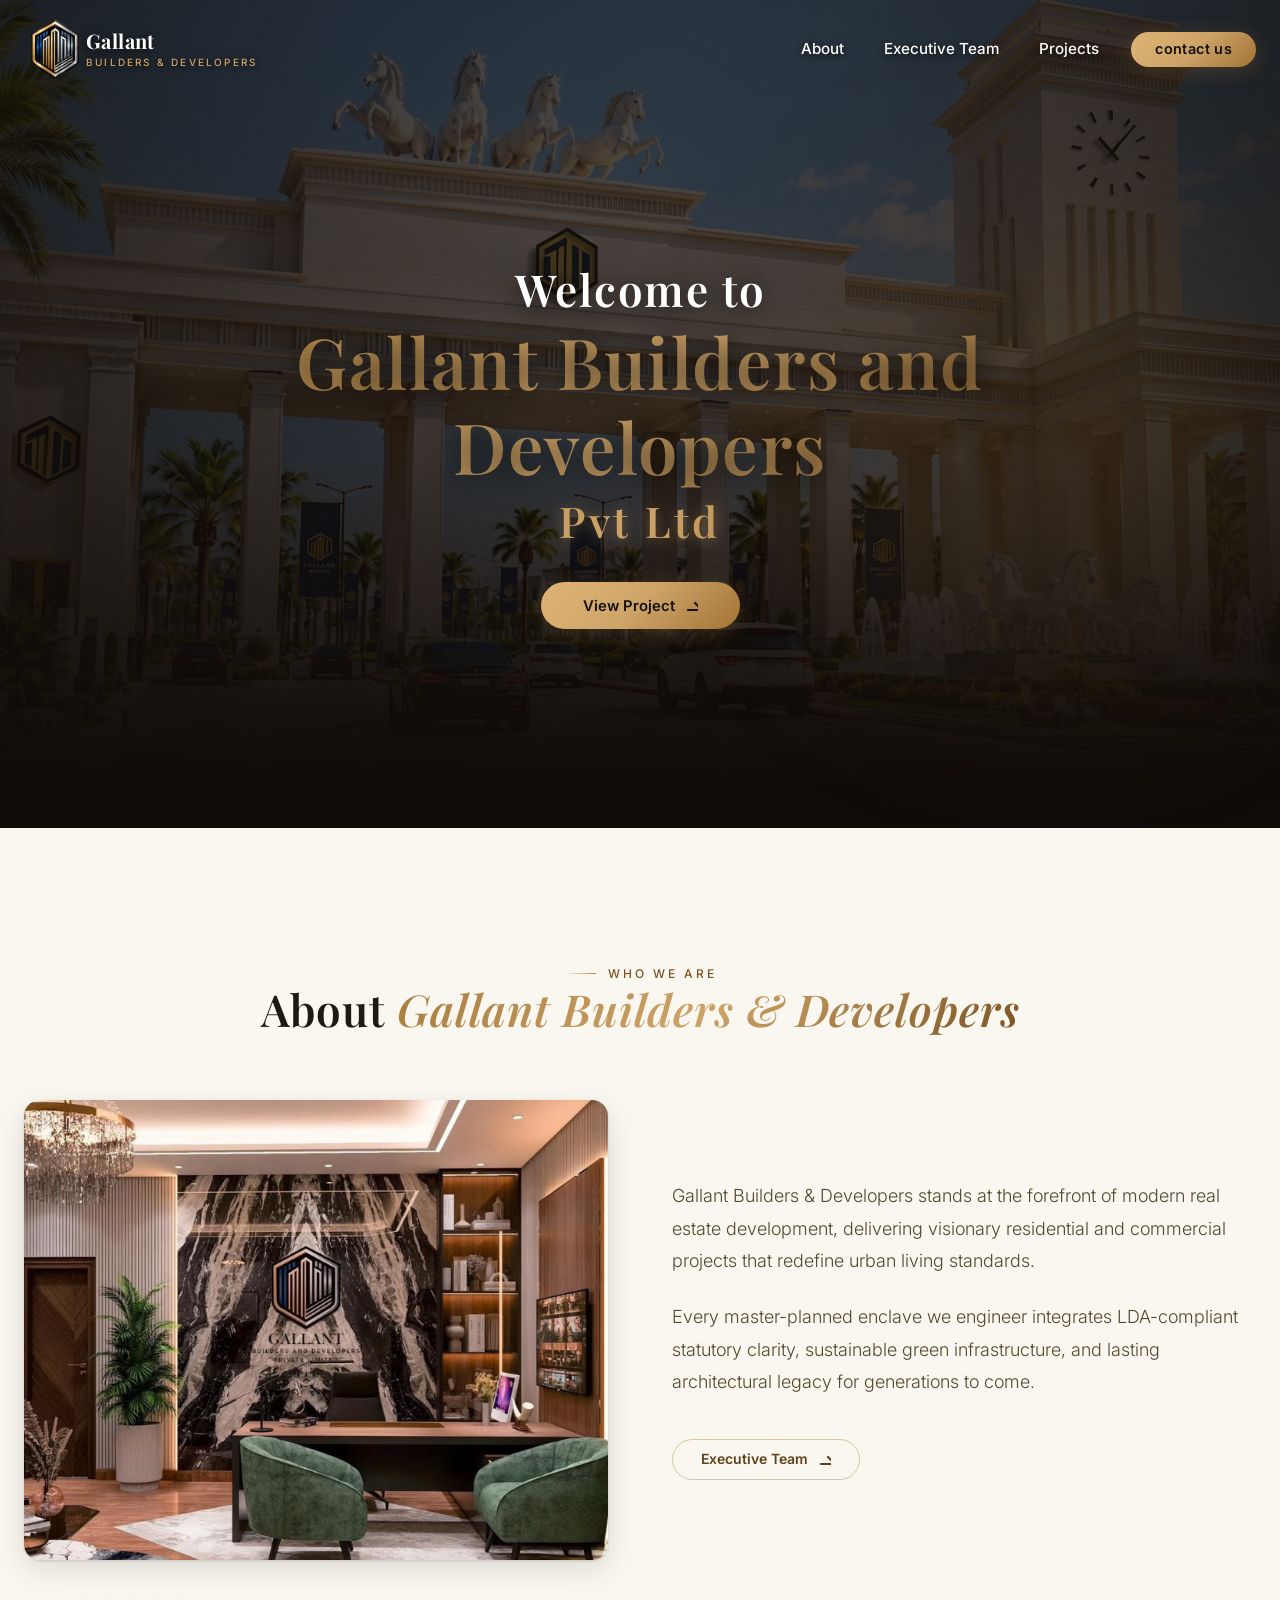
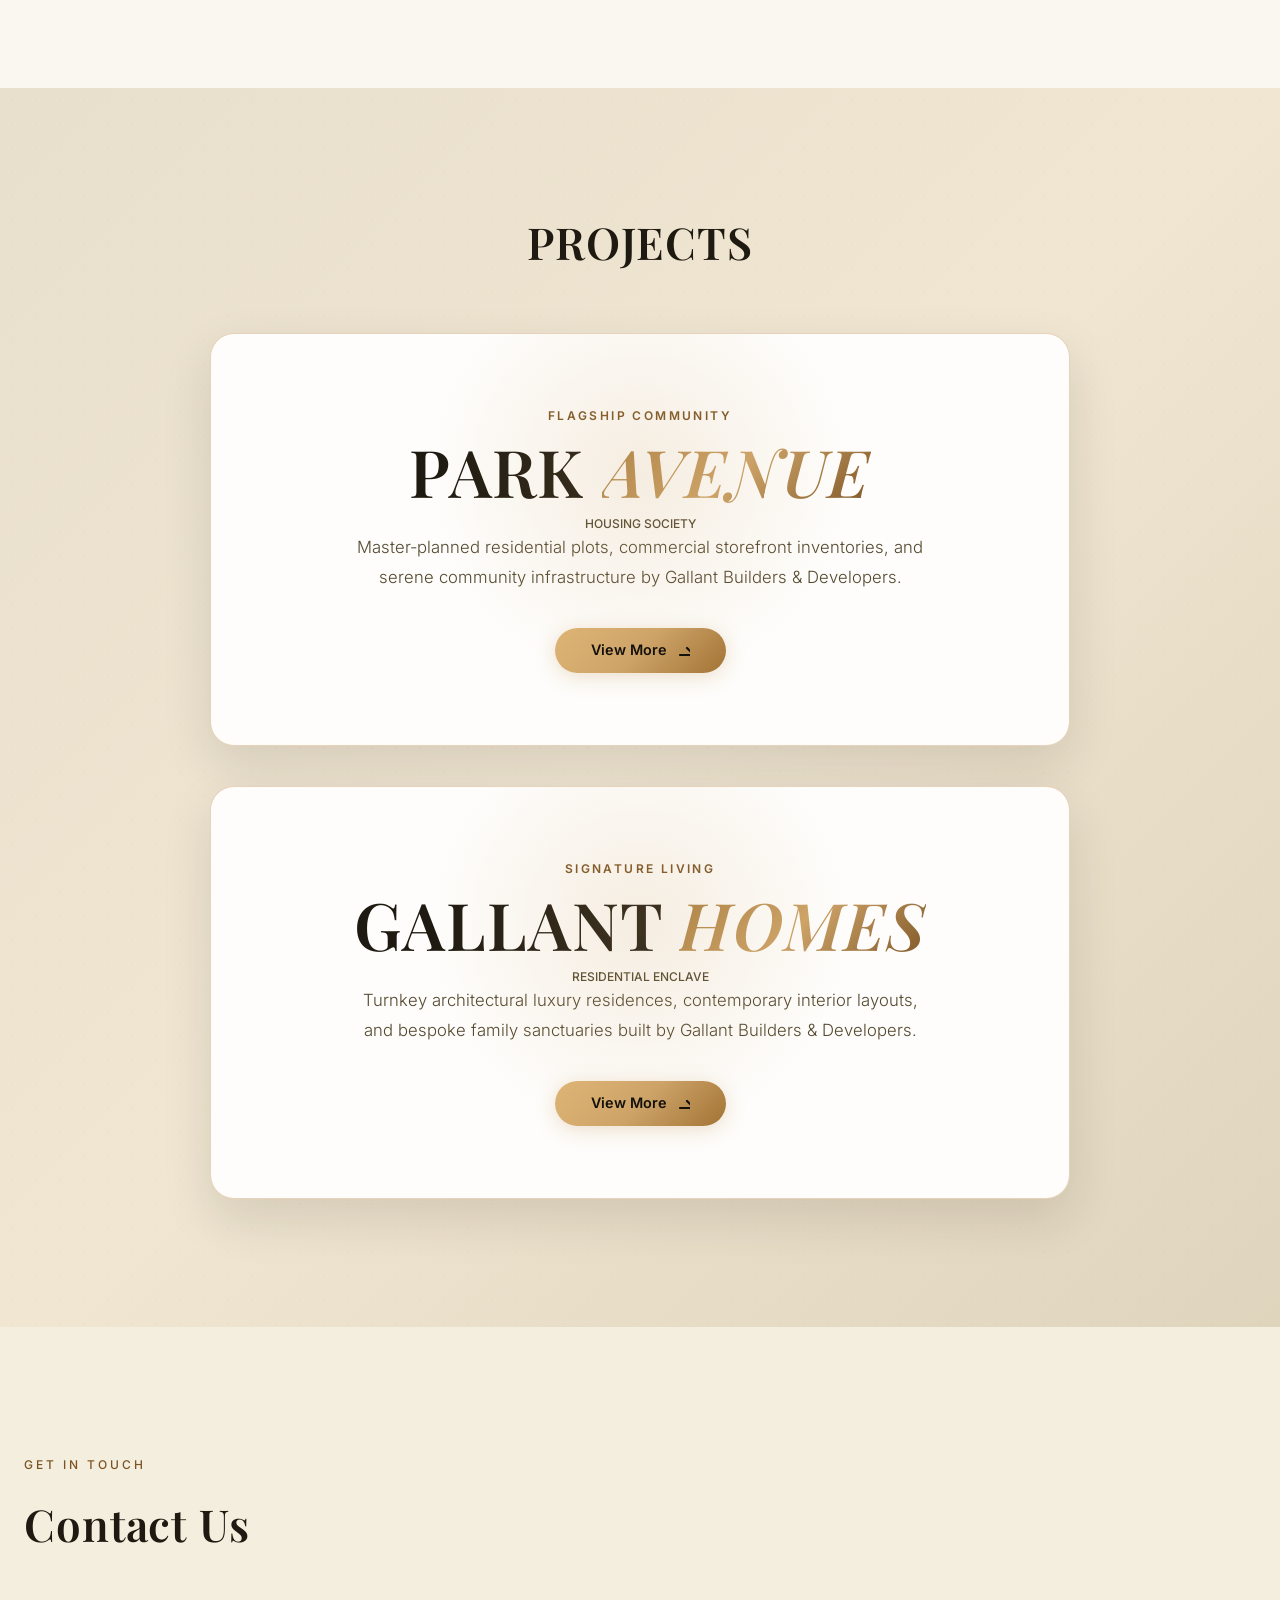
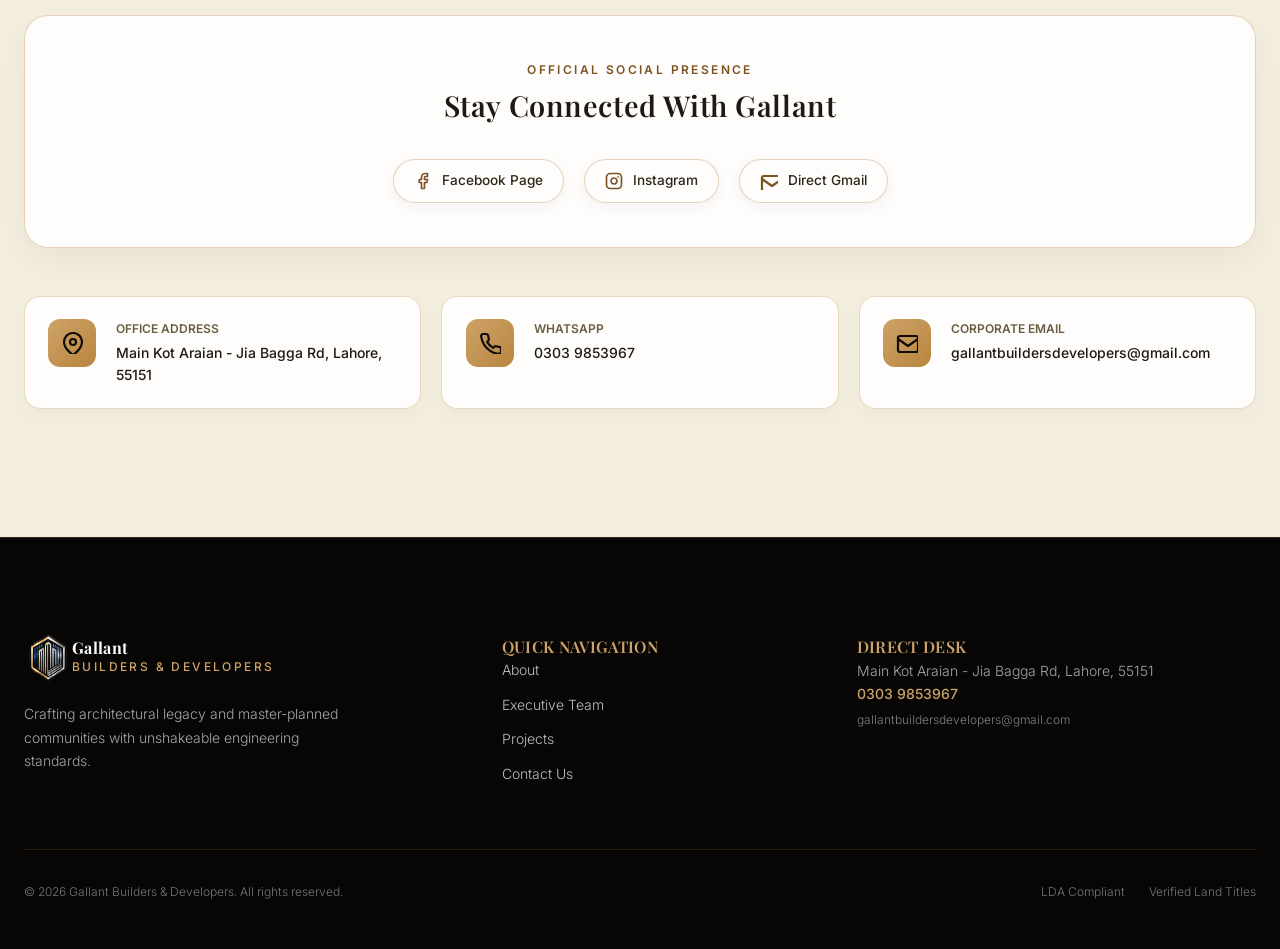
==== commit 37693c13: "Update code to Executive Team view, fix mobile navbar brand spacing, and add new portfolio/executive" ====
--- a/index.html
+++ b/index.html
@@ -9,83 +9,83 @@
   <link rel="preconnect" href="https://fonts.gstatic.com" crossorigin />
   <link href="https://fonts.googleapis.com/css2?family=Inter:wght@300;400;500;600;700&family=Playfair+Display:wght@500;600;700&display=swap" rel="stylesheet" />
   <style>
-    /* ===== RESET ===== */
-    *, *::before, *::after { margin: 0; padding: 0; box-sizing: border-box }
-    html { scroll-behavior: smooth; -webkit-font-smoothing: antialiased; -moz-osx-font-smoothing: grayscale }
-    body { font-family: 'Inter', system-ui, -apple-system, sans-serif; background: #faf7f0; color: #1e1813; overflow-x: hidden; font-weight: 300; line-height: 1.6 }
-    ::selection { background: rgba(184, 133, 62, .25); color: #14110a }
-    a { color: inherit; text-decoration: none }
-    button { font-family: inherit; cursor: pointer; border: none; background: none }
-    img { display: block; max-width: 100% }
-    section { scroll-margin-top: 80px }
-
-    /* ===== TYPOGRAPHY & UTILITIES ===== */
+    /* ===== RESET & CORE ===== */
+    *, *::before, *::after { margin: 0; padding: 0; box-sizing: border-box; }
+    html { scroll-behavior: smooth; -webkit-font-smoothing: antialiased; -moz-osx-font-smoothing: grayscale; }
+    body { font-family: 'Inter', system-ui, -apple-system, sans-serif; background: #faf7f0; color: #1e1813; overflow-x: hidden; font-weight: 300; line-height: 1.6; }
+    ::selection { background: rgba(184, 133, 62, .25); color: #14110a; }
+    a { color: inherit; text-decoration: none; }
+    button { font-family: inherit; cursor: pointer; border: none; background: none; }
+    img { display: block; max-width: 100%; }
+    section { scroll-margin-top: 80px; }
+
+    /* ===== TYPOGRAPHY & GRADIENTS ===== */
     .font-heading { font-family: 'Playfair Display', serif; font-weight: 600; letter-spacing: 0.02em; }
-    .text-bronze-gradient { background: linear-gradient(135deg, #a77c3f, #cda368 50%, #7c5424); -webkit-background-clip: text; background-clip: text; -webkit-text-fill-color: transparent }
-    .max-w-7xl { max-width: 1280px }
-    .mx-auto { margin-left: auto; margin-right: auto }
-    .px-6 { padding-left: 1.5rem; padding-right: 1.5rem }
-    .text-center { text-align: center }
-    .text-lg { font-size: 1.125rem }
-    .text-xl { font-size: 1.25rem }
-    .text-2xl { font-size: 1.5rem }
-    .text-3xl { font-size: 2.25rem }
-    .text-4xl { font-size: 2.85rem }
-    .text-sm { font-size: .875rem }
-    .text-xs { font-size: .75rem }
-    .font-bold { font-weight: 700 }
-    .font-semibold { font-weight: 600 }
-    .font-medium { font-weight: 500 }
-    .font-light { font-weight: 300 }
-    .italic { font-style: italic }
-    .uppercase { text-transform: uppercase }
-    .block { display: block }
-    .inline-block { display: inline-block }
-    .inline-flex { display: inline-flex }
-    .flex { display: flex }
-    .grid { display: grid }
-    .items-center { align-items: center }
-    .justify-between { justify-content: space-between }
-    .justify-center { justify-content: center }
-    .gap-2 { gap: .5rem }
-    .gap-4 { gap: 1rem }
-    .gap-6 { gap: 1.5rem }
-    .gap-8 { gap: 2rem }
-    .relative { position: relative }
-    .fixed { position: fixed }
-    .overflow-hidden { overflow: hidden }
-    .w-full { width: 100% }
-    .h-full { height: 100% }
-    .object-cover { object-fit: cover }
+    .text-bronze-gradient { background: linear-gradient(135deg, #a77c3f, #cda368 50%, #7c5424); -webkit-background-clip: text; background-clip: text; -webkit-text-fill-color: transparent; }
+    .max-w-7xl { max-width: 1280px; }
+    .mx-auto { margin-left: auto; margin-right: auto; }
+    .px-6 { padding-left: 1.5rem; padding-right: 1.5rem; }
+    .text-center { text-align: center; }
+    .text-lg { font-size: 1.125rem; }
+    .text-xl { font-size: 1.25rem; }
+    .text-2xl { font-size: 1.5rem; }
+    .text-3xl { font-size: 2.25rem; }
+    .text-4xl { font-size: 2.85rem; }
+    .text-sm { font-size: .875rem; }
+    .text-xs { font-size: .75rem; }
+    .font-bold { font-weight: 700; }
+    .font-semibold { font-weight: 600; }
+    .font-medium { font-weight: 500; }
+    .font-light { font-weight: 300; }
+    .italic { font-style: italic; }
+    .uppercase { text-transform: uppercase; }
+    .block { display: block; }
+    .inline-block { display: inline-block; }
+    .inline-flex { display: inline-flex; }
+    .flex { display: flex; }
+    .grid { display: grid; }
+    .items-center { align-items: center; }
+    .justify-between { justify-content: space-between; }
+    .justify-center { justify-content: center; }
+    .gap-2 { gap: .5rem; }
+    .gap-4 { gap: 1rem; }
+    .gap-6 { gap: 1.5rem; }
+    .gap-8 { gap: 2rem; }
+    .relative { position: relative; }
+    .fixed { position: fixed; }
+    .overflow-hidden { overflow: hidden; }
+    .w-full { width: 100%; }
+    .h-full { height: 100%; }
+    .object-cover { object-fit: cover; }
     .hidden { display: none !important; }
 
-    /* ===== COLORS & CARDS ===== */
-    .text-ink-900 { color: #1f1a11 }
-    .text-ink-800 { color: #2e2719 }
-    .text-ink-600 { color: #54482f }
-    .text-ink-500 { color: #6b5d42 }
-    .text-bronze-300 { color: #cda368 }
-    .text-bronze-400 { color: #b8853e }
-    .text-bronze-600 { color: #7c5424 }
-    .text-cream-50 { color: #fefdfb }
-
-    .card-depth { transition: transform .5s cubic-bezier(.22, 1, .36, 1), box-shadow .5s cubic-bezier(.22, 1, .36, 1), border-color .4s ease }
-    .card-depth:hover { transform: translateY(-6px); box-shadow: 0 16px 40px rgba(30, 24, 19, .12); border-color: rgba(184,133,62,.5) }
-    .image-3d { box-shadow: 0 1px 3px rgba(20, 17, 10, .15), 0 10px 30px rgba(20, 17, 10, .12) }
+    /* ===== COLOR TOKENS ===== */
+    .text-ink-900 { color: #1f1a11; }
+    .text-ink-800 { color: #2e2719; }
+    .text-ink-600 { color: #54482f; }
+    .text-ink-500 { color: #6b5d42; }
+    .text-bronze-300 { color: #cda368; }
+    .text-bronze-400 { color: #b8853e; }
+    .text-bronze-600 { color: #7c5424; }
+    .text-cream-50 { color: #fefdfb; }
+
+    /* ===== CARDS & BUTTONS ===== */
+    .card-depth { transition: transform .5s cubic-bezier(.22, 1, .36, 1), box-shadow .5s cubic-bezier(.22, 1, .36, 1), border-color .4s ease; }
+    .card-depth:hover { transform: translateY(-6px); box-shadow: 0 16px 40px rgba(30, 24, 19, .12); border-color: rgba(184,133,62,.5); }
+    .image-3d { box-shadow: 0 1px 3px rgba(20, 17, 10, .15), 0 10px 30px rgba(20, 17, 10, .12); }
 
     .btn-bronze { background: linear-gradient(135deg, #dfb576, #cda368 50%, #a27334); color: #14110a; font-weight: 600; transition: all .4s ease; position: relative; overflow: hidden; box-shadow: 0 4px 20px rgba(184, 133, 62, .25); display: inline-flex; align-items: center; justify-content: center; gap: 8px; line-height: 1; vertical-align: middle; }
-    .btn-bronze:hover { box-shadow: 0 6px 25px rgba(184, 133, 62, .4); transform: translateY(-2px) }
+    .btn-bronze:hover { box-shadow: 0 6px 25px rgba(184, 133, 62, .4); transform: translateY(-2px); }
     .btn-outline { border: 1.5px solid rgba(184, 133, 62, .45); color: #5e401b; font-weight: 600; transition: all .4s ease; display: inline-flex; align-items: center; justify-content: center; gap: 8px; line-height: 1; vertical-align: middle; }
-    .btn-outline:hover { border-color: #b8853e; background: rgba(184, 133, 62, .12); color: #3d2810; transform: translateY(-2px) }
+    .btn-outline:hover { border-color: #b8853e; background: rgba(184, 133, 62, .12); color: #3d2810; transform: translateY(-2px); }
 
     .section-label { display: inline-flex; align-items: center; gap: 12px; font-family: 'Inter', sans-serif; letter-spacing: .25em; font-weight: 500; }
-    .section-label::before { content: ''; width: 32px; height: 1px; background: linear-gradient(90deg, transparent, #b8853e) }
-    .divider-bronze { height: 1px; background: linear-gradient(90deg, transparent, rgba(184, 133, 62, .3), transparent) }
-    .grid-overlay { background-image: linear-gradient(rgba(184, 133, 62, .03) 1px, transparent 1px), linear-gradient(90deg, rgba(184, 133, 62, .03) 1px, transparent 1px); background-size: 80px 80px }
-    .dot-pattern { background-image: radial-gradient(rgba(184, 133, 62, .12) 1px, transparent 1px); background-size: 24px 24px }
+    .section-label::before { content: ''; width: 32px; height: 1px; background: linear-gradient(90deg, transparent, #b8853e); }
+    .grid-overlay { background-image: linear-gradient(rgba(184, 133, 62, .03) 1px, transparent 1px), linear-gradient(90deg, rgba(184, 133, 62, .03) 1px, transparent 1px); background-size: 80px 80px; }
+    .dot-pattern { background-image: radial-gradient(rgba(184, 133, 62, .12) 1px, transparent 1px); background-size: 24px 24px; }
     .row-num-badge { display: inline-flex; align-items: center; justify-content: center; width: 36px; height: 36px; border-radius: 9999px; background: rgba(184, 133, 62, 0.15); color: #7c5424; font-weight: 600; font-size: 0.875rem; margin-right: 0.75rem; }
 
-    /* ===== PASSPORT-STYLE EQUAL MESSAGE SECTIONS ===== */
+    /* ===== PASSPORT MESSAGE CARDS ===== */
     .msg-layout-row {
       display: flex;
       flex-direction: column;
@@ -121,28 +121,23 @@
       object-position: center top;
       transition: transform .5s cubic-bezier(.22, 1, .36, 1);
     }
-    .msg-layout-row:hover .passport-photo-box img {
-      transform: scale(1.03);
-    }
+    .msg-layout-row:hover .passport-photo-box img { transform: scale(1.03); }
 
     @media(min-width: 850px) {
-      .msg-layout-row {
-        flex-direction: row;
-        align-items: flex-start;
-      }
-    }
-
-    /* ===== LIGHT SOCIAL CHIP ===== */
+      .msg-layout-row { flex-direction: row; align-items: flex-start; }
+    }
+
+    /* ===== SOCIAL CHIPS & CONTACT WIDGETS ===== */
     .social-chip-light {
       display: inline-flex;
       align-items: center;
       gap: 10px;
-      padding: 12px 24px;
+      padding: 10px 20px;
       border-radius: 9999px;
       background: #fefdfb;
       border: 1.5px solid rgba(184, 133, 62, 0.35);
       color: #2e2719;
-      font-size: 0.875rem;
+      font-size: 0.85rem;
       font-weight: 500;
       transition: all 0.4s cubic-bezier(.22, 1, .36, 1);
       box-shadow: 0 4px 15px rgba(30, 24, 19, 0.05);
@@ -155,9 +150,8 @@
       color: #5e401b;
     }
 
-    /* ===== INTERACTIVE CONTACT CARD STYLES ===== */
     .interactive-widget {
-      background:#fefdfb;border-radius:1rem;padding:1.5rem;border:1px solid rgba(184,133,62,.3);display:flex;align-items:flex-start;gap:1.25rem;box-shadow:0 8px 25px rgba(30,24,19,.03);transition:all 0.35s cubic-bezier(.22, 1, .36, 1);text-decoration:none;color:inherit;
+      background: #fefdfb; border-radius: 1rem; padding: 1.35rem 1.45rem; border: 1px solid rgba(184,133,62,.3); display: flex; align-items: flex-start; gap: 1.25rem; box-shadow: 0 8px 25px rgba(30,24,19,.03); transition: all 0.35s cubic-bezier(.22, 1, .36, 1); text-decoration: none; color: inherit; width: 100%; box-sizing: border-box;
     }
     .interactive-widget:hover {
       transform: translateY(-4px);
@@ -166,45 +160,28 @@
       background: #fffdf9;
     }
 
-    /* ===== SURFACE-EMBOSSED / FLOATING ANIMATED LOGO EMBLEM ===== */
+    #contact-info { display: grid; grid-template-columns: repeat(3, 1fr); gap: 1.25rem; width: 100%; }
+    @media (max-width: 980px) {
+      #contact-info { grid-template-columns: 1fr; max-width: 580px; margin-left: auto; margin-right: auto; }
+    }
+    @media (max-width: 640px) {
+      #contact-info { display: flex; flex-direction: row; justify-content: center; align-items: center; gap: 1rem; flex-wrap: wrap; margin: 0 auto; }
+      .interactive-widget { width: 56px; height: 56px; padding: 0; border-radius: 9999px; justify-content: center; align-items: center; box-shadow: 0 6px 20px rgba(184,133,62,.2); }
+      .interactive-widget > div:nth-child(2) { display: none !important; }
+      .interactive-widget > div:first-child { width: 100% !important; height: 100% !important; border-radius: 9999px !important; }
+    }
+
+    /* ===== EMBLEM & ANIMATIONS ===== */
     @keyframes subtleLogoFloatPulse {
-      0%, 100% {
-        transform: translateY(0px) scale(1);
-        filter: drop-shadow(0 12px 26px rgba(124, 84, 36, 0.18)) drop-shadow(0 -3px 10px rgba(254, 253, 251, 0.95));
-      }
-      50% {
-        transform: translateY(-6px) scale(1.03);
-        filter: drop-shadow(0 18px 36px rgba(124, 84, 36, 0.26)) drop-shadow(0 -5px 12px rgba(254, 253, 251, 1));
-      }
-    }
-
+      0%, 100% { transform: translateY(0px) scale(1); filter: drop-shadow(0 12px 26px rgba(124, 84, 36, 0.18)) drop-shadow(0 -3px 10px rgba(254, 253, 251, 0.95)); }
+      50% { transform: translateY(-6px) scale(1.03); filter: drop-shadow(0 18px 36px rgba(124, 84, 36, 0.26)) drop-shadow(0 -5px 12px rgba(254, 253, 251, 1)); }
+    }
     .gallant-surface-emblem {
-      width: clamp(4.5rem, 14vw, 7.625rem);
-      height: clamp(4.5rem, 14vw, 7.625rem);
-      border-radius: 50%;
-      margin: 0 auto 1.5rem;
-      display: flex;
-      align-items: center;
-      justify-content: center;
-      background: #faf7f0;
-      box-shadow: inset 0 2px 6px rgba(184, 133, 62, 0.22), inset 0 -2px 6px rgba(254, 253, 251, 0.92), 8px 14px 34px rgba(30, 24, 19, 0.09), -8px -8px 24px rgba(254, 253, 251, 0.88);
-      border: 1.5px solid rgba(184, 133, 62, 0.28);
-      animation: subtleLogoFloatPulse 5s ease-in-out infinite;
-    }
-
-    .gallant-surface-emblem img {
-      width: clamp(2.75rem, 8vw, 4.375rem);
-      height: clamp(2.75rem, 8vw, 4.375rem);
-      object-fit: contain;
-      opacity: 0.92;
-      transition: opacity 0.4s ease;
-    }
-
-    .gallant-surface-emblem:hover img {
-      opacity: 1;
-    }
-
-    /* ===== HERO ANIMATED TEXT LINES ===== */
+      width: clamp(4.5rem, 14vw, 7.625rem); height: clamp(4.5rem, 14vw, 7.625rem); border-radius: 50%; margin: 0 auto 1.5rem; display: flex; align-items: center; justify-content: center; background: #faf7f0; box-shadow: inset 0 2px 6px rgba(184, 133, 62, 0.22), inset 0 -2px 6px rgba(254, 253, 251, 0.92), 8px 14px 34px rgba(30, 24, 19, 0.09), -8px -8px 24px rgba(254, 253, 251, 0.88); border: 1.5px solid rgba(184, 133, 62, 0.28); animation: subtleLogoFloatPulse 5s ease-in-out infinite;
+    }
+    .gallant-surface-emblem img { width: clamp(2.75rem, 8vw, 4.375rem); height: clamp(2.75rem, 8vw, 4.375rem); object-fit: contain; opacity: 0.92; transition: opacity 0.4s ease; }
+    .gallant-surface-emblem:hover img { opacity: 1; }
+
     @keyframes heroFadeSlideUp {
       0% { opacity: 0; transform: translateY(28px); }
       100% { opacity: 1; transform: translateY(0); }
@@ -212,71 +189,63 @@
     .hero-stagger-1 { opacity: 0; animation: heroFadeSlideUp 1.2s cubic-bezier(.22, 1, .36, 1) forwards; animation-delay: 0.1s; }
     .hero-stagger-2 { opacity: 0; animation: heroFadeSlideUp 1.2s cubic-bezier(.22, 1, .36, 1) forwards; animation-delay: 0.25s; }
 
-    /* ===== ANIMATIONS ===== */
-    @keyframes float { 0%, 100% { transform: translateY(0) } 50% { transform: translateY(-12px) } }
+    @keyframes float { 0%, 100% { transform: translateY(0); } 50% { transform: translateY(-12px); } }
     @keyframes heroZoom { 0% { transform: scale(1); } 50% { transform: scale(1.08); } 100% { transform: scale(1); } }
-    @keyframes titlePulseSlide {
-      0% { opacity: 0; transform: translateY(24px) scale(0.97); }
-      100% { opacity: 1; transform: translateY(0) scale(1); }
-    }
-    @keyframes shimmerSweep {
-      0% { background-position: -200% center }
-      100% { background-position: 200% center }
-    }
+    @keyframes titlePulseSlide { 0% { opacity: 0; transform: translateY(24px) scale(0.97); } 100% { opacity: 1; transform: translateY(0) scale(1); } }
+    @keyframes shimmerSweep { 0% { background-position: -200% center; } 100% { background-position: 200% center; } }
 
     .animated-page-title {
-      font-size: clamp(3.25rem, 6.5vw, 5.5rem);
-      line-height: 1.1;
-      letter-spacing: 0.03em;
-      background: linear-gradient(100deg, #7c5424, #c9a05f 30%, #e9d3a3 50%, #c9a05f 70%, #7c5424 100%);
-      background-size: 220% auto;
-      -webkit-background-clip: text;
-      background-clip: text;
-      -webkit-text-fill-color: transparent;
-      animation: titlePulseSlide 1.1s cubic-bezier(.22, 1, .36, 1) forwards, shimmerSweep 6s linear infinite;
-    }
-
-    .reveal-up { opacity: 0; transform: translateY(40px); transition: opacity .9s cubic-bezier(.22, 1, .36, 1), transform .9s cubic-bezier(.22, 1, .36, 1); }
+      font-size: clamp(3.25rem, 6.5vw, 5.5rem); line-height: 1.1; letter-spacing: 0.03em; background: linear-gradient(100deg, #7c5424, #c9a05f 30%, #e9d3a3 50%, #c9a05f 70%, #7c5424 100%); background-size: 220% auto; -webkit-background-clip: text; background-clip: text; -webkit-text-fill-color: transparent; animation: titlePulseSlide 1.1s cubic-bezier(.22, 1, .36, 1) forwards, shimmerSweep 6s linear infinite;
+    }
+
+    .reveal-up { opacity: 0; transform: translateY(40px); transition: opacity .9s cubic-bezier(.22, 1, .36, 1), transform .9s cubic-bezier(.22, 1, .36, 1); will-change: transform, opacity; }
     .reveal-up.in-view { opacity: 1; transform: translateY(0); }
-    .anim-float-slow { animation: float 12s ease-in-out infinite }
-    .hero-zoom-animation { animation: heroZoom 25s ease-in-out infinite; }
+    .anim-float-slow { animation: float 12s ease-in-out infinite; }
+    .hero-zoom-animation { animation: heroZoom 25s ease-in-out infinite; will-change: transform; }
 
     @media(min-width:768px) {
-      .md\:grid-cols-2 { grid-template-columns: repeat(2, 1fr) }
-      .md\:grid-cols-3 { grid-template-columns: repeat(3, 1fr) }
-      .md\:grid-cols-4 { grid-template-columns: repeat(4, 1fr) }
+      .md\:grid-cols-2 { grid-template-columns: repeat(2, 1fr); }
+      .md\:grid-cols-3 { grid-template-columns: repeat(3, 1fr); }
+      .md\:grid-cols-4 { grid-template-columns: repeat(4, 1fr); }
     }
     @media(min-width:1024px) {
-      .lg\:grid-cols-12 { grid-template-columns: repeat(12, 1fr) }
-      .lg\:col-span-6 { grid-column: span 6 }
-      .lg\:grid-cols-4 { grid-template-columns: repeat(4, 1fr) }
+      .lg\:grid-cols-12 { grid-template-columns: repeat(12, 1fr); }
+      .lg\:col-span-6 { grid-column: span 6; }
+      .lg\:grid-cols-4 { grid-template-columns: repeat(4, 1fr); }
     }
 
     .icon { width: 1.15em; height: 1.15em; fill: none; stroke: currentColor; stroke-width: 2.2; stroke-linecap: round; stroke-linejoin: round; display: inline-flex; align-items: center; justify-content: center; flex-shrink: 0; }
-    .icon-sm { width: 15px; height: 15px }
-    .icon-md { width: 18px; height: 18px }
-    .icon-lg { width: 22px; height: 22px }
-
-    /* ===== FLUID HEADING SCALE ===== */
-    .heading-xl { font-size: clamp(2rem, 4.5vw, 3.4rem); line-height: 1.15; }
-    .heading-md { font-size: clamp(1.4rem, 2.6vw, 2rem); line-height: 1.25; }
+    .icon-sm { width: 15px; height: 15px; }
+    .icon-md { width: 18px; height: 18px; }
+    .icon-lg { width: 22px; height: 22px; }
+
+    .heading-xl { font-size: clamp(1.75rem, 3.8vw, 2.75rem); line-height: 1.2; letter-spacing: 0.02em; }
+    .heading-md { font-size: clamp(1.35rem, 2.3vw, 1.8rem); line-height: 1.25; }
     .heading-card { font-size: clamp(1.55rem, 2.8vw, 2.15rem); line-height: 1.25; }
 
-    /* ===== HERO BACKGROUND IMAGE ===== */
-    .hero-bg-img { object-position: center center; }
-
+    /* ===== HERO RESPONSIVE STYLES ===== */
+    .hero-bg-desktop { display: block; width: 100%; height: 100%; object-fit: cover; }
+    .hero-bg-mobile { display: none; width: 100%; height: 100%; object-fit: cover; }
     @media (max-width: 640px) {
+      .hero-bg-desktop { display: none !important; }
+      .hero-bg-mobile { display: block !important; width: 100%; height: 100%; object-fit: cover; }
       .hero-bg-img.hero-zoom-animation { animation: heroZoomMobile 25s ease-in-out infinite; }
     }
     @keyframes heroZoomMobile { 0% { transform: scale(1); } 50% { transform: scale(1.03); } 100% { transform: scale(1); } }
 
-    /* ===== MISSING BASE UTILITIES ===== */
-    .text-base { font-size: 1rem }
-    .flex-wrap { flex-wrap: wrap }
-    .flex-col { flex-direction: column }
+    .hero-title-main { font-size: clamp(1.6rem, 5.6vw, 4.4rem); font-weight: 600; letter-spacing: 0.02em; }
+    .hero-title-desktop { display: inline; }
+    .hero-title-mobile-break { display: none; }
+    @media (max-width: 640px) {
+      .hero-title-desktop { display: inline; }
+      .hero-title-mobile-break { display: block; }
+    }
+
+    .text-base { font-size: 1rem; }
+    .flex-wrap { flex-wrap: wrap; }
+    .flex-col { flex-direction: column; }
     .flex-col.flex { display: flex; }
 
-    /* ===== RESPONSIVE TEXT-SIZE UTILITIES (sm: breakpoint, min-width 640px) ===== */
     @media (min-width: 640px) {
       .sm\:text-3xl { font-size: 2.25rem; }
       .sm\:text-4xl { font-size: clamp(2.5rem, 4vw, 3rem); }
@@ -285,140 +254,105 @@
       .sm\:flex-row { flex-direction: row; }
     }
 
-    /* ======================================================================
-       RESPONSIVE / MOBILE NAVIGATION
-       ====================================================================== */
+    /* ===== NAVIGATION ===== */
+    #navbar { pointer-events: auto; }
+    #nav-inner { position: relative; z-index: 210; }
 
     #nav-toggle {
-      display: none;
-      align-items: center;
-      justify-content: center;
-      width: 42px;
-      height: 42px;
-      border-radius: 9999px;
-      background: rgba(255,255,255,0.08);
-      border: 1.5px solid rgba(205,163,104,0.35);
-      flex-shrink: 0;
-      color: #fefdfb;
-      transition: background .3s ease, transform .3s ease, color .3s ease;
-      -webkit-tap-highlight-color: transparent;
-    }
-    #nav-toggle:hover { background: rgba(255,255,255,0.16); }
-    #nav-toggle svg { width: 20px; height: 20px; stroke: currentColor; fill: none; stroke-width: 2.2; stroke-linecap: round; }
+      display: none; align-items: center; justify-content: center; width: 44px; height: 44px; border-radius: 9999px; background: rgba(255,255,255,0.12); border: 1.5px solid rgba(205,163,104,0.45); flex-shrink: 0; color: #fefdfb; transition: background .3s ease, transform .3s ease, color .3s ease; -webkit-tap-highlight-color: transparent; cursor: pointer; position: relative; z-index: 250;
+    }
+    #nav-toggle:hover { background: rgba(255,255,255,0.22); }
+    #nav-toggle svg { width: 22px; height: 22px; stroke: currentColor; fill: none; stroke-width: 2.2; stroke-linecap: round; }
     #nav-toggle .icon-close { display: none; }
     #nav-toggle.open .icon-menu { display: none; }
     #nav-toggle.open .icon-close { display: block; }
 
-    #nav-overlay {
-      display: none;
-      position: fixed;
-      inset: 0;
-      background: rgba(8,6,5,0.55);
-      z-index: 150;
-      opacity: 0;
-      transition: opacity .35s ease;
-    }
+    #nav-overlay { display: none; position: fixed; inset: 0; background: rgba(8,6,5,0.65); z-index: 180; opacity: 0; transition: opacity .35s ease; }
     #nav-overlay.open { display: block; opacity: 1; }
 
-    @media (max-width: 899px) {
+    @media (max-width: 1024px) {
       #nav-toggle { display: flex; }
-
       #nav-links {
-        position: fixed;
-        top: 0;
-        right: -100%;
-        width: min(82vw, 320px);
-        height: 100vh;
-        height: 100dvh;
-        background: rgba(16,12,9,0.98);
-        backdrop-filter: blur(20px);
-        -webkit-backdrop-filter: blur(20px);
-        flex-direction: column;
-        align-items: flex-start !important;
-        justify-content: flex-start;
-        gap: 0;
-        padding: 6.5rem 2rem 2.5rem;
-        padding-bottom: calc(2.5rem + env(safe-area-inset-bottom, 0px));
-        padding-top: calc(6.5rem + env(safe-area-inset-top, 0px));
-        transition: right .4s cubic-bezier(.22,1,.36,1);
-        z-index: 200;
-        overflow-y: auto;
-        box-shadow: -10px 0 40px rgba(0,0,0,.35);
+        position: fixed; top: 0; right: 0; width: min(85vw, 320px); height: 100vh; height: 100dvh; background: rgba(16,12,9,0.985); backdrop-filter: blur(24px); -webkit-backdrop-filter: blur(24px); flex-direction: column; align-items: flex-start !important; justify-content: flex-start; gap: 0; padding: 6.5rem 2rem 2.5rem; padding-bottom: calc(2.5rem + env(safe-area-inset-bottom, 0px)); padding-top: calc(6.5rem + env(safe-area-inset-bottom, 0px)); transform: translateX(105%); transition: transform .4s cubic-bezier(.22,1,.36,1); z-index: 200; overflow-y: auto; box-shadow: -15px 0 50px rgba(0,0,0,.5); pointer-events: none;
       }
-      #nav-links.open { right: 0; }
-      #nav-links > div {
-        flex-direction: column !important;
-        align-items: flex-start !important;
-        gap: 0.25rem !important;
-        width: 100%;
-        margin-right: 0 !important;
-      }
-      #nav-links a.nav-link-item {
-        width: 100%;
-        padding: 15px 4px !important;
-        font-size: 1.05rem !important;
-        color: #fefdfb !important;
-        text-shadow: none !important;
-        border-bottom: 1px solid rgba(205,163,104,0.15);
-      }
-      #nav-cta-btn {
-        width: 100%;
-        margin-top: 1.75rem;
-        text-align: center;
-      }
+      #nav-links.open { transform: translateX(0); pointer-events: auto; }
+      #nav-links > div { flex-direction: column !important; align-items: flex-start !important; gap: 0.25rem !important; width: 100%; margin-right: 0 !important; }
+      #nav-links a.nav-link-item { width: 100%; padding: 16px 8px !important; font-size: 1.05rem !important; color: #fefdfb !important; text-shadow: none !important; border-bottom: 1px solid rgba(205,163,104,0.18); cursor: pointer; display: block; }
+      #nav-cta-btn { width: 100%; margin-top: 1.75rem; text-align: center; display: flex; justify-content: center; }
       #nav-logo { gap: 0.65rem !important; }
     }
 
     @media (min-width: 641px) and (max-width: 1024px) {
       #home { padding-top: 9rem !important; padding-bottom: 6rem !important; }
       #about, #properties, #contact { padding-top: 6rem !important; padding-bottom: 6rem !important; }
-      #view-leadership > main, #view-detail-park > main, #view-detail-homes > main {
-        padding-top: 3rem !important; padding-bottom: 5rem !important;
-      }
+      #view-executive > main, #view-detail-park > main, #view-detail-homes > main { padding-top: 3rem !important; padding-bottom: 5rem !important; }
       .project-card { padding: 3.5rem 2rem !important; }
     }
 
     @media (max-width: 640px) {
       .px-6 { padding-left: 1.1rem; padding-right: 1.1rem; }
-
       #home { padding-top: 6.25rem !important; padding-bottom: 3rem !important; min-height: 78vh !important; min-height: 78dvh !important; }
       #about, #properties, #contact { padding-top: 4.25rem !important; padding-bottom: 4.25rem !important; }
-      #view-leadership > main, #view-detail-park > main, #view-detail-homes > main {
-        padding-top: 2.5rem !important; padding-bottom: 3.5rem !important;
-      }
-
+      #view-executive > main, #view-detail-park > main, #view-detail-homes > main { padding-top: 2.5rem !important; padding-bottom: 3.5rem !important; }
       .msg-layout-row { padding: 1.75rem 1.25rem; gap: 1.5rem; }
       .passport-photo-box { width: 100%; max-width: 230px; height: 260px; }
-
       .project-card { padding: 2.75rem 1.25rem !important; }
       .project-card h3 { font-size: clamp(2rem, 6vw, 2.3rem) !important; }
-
       .animated-page-title { font-size: clamp(2.1rem, 11vw, 3.25rem) !important; }
       .gallant-surface-emblem { margin-bottom: 1.25rem !important; }
-
-      #nav-logo > div:first-child { width: 46px !important; height: 46px !important; }
-      #nav-brand-title { font-size: 1rem !important; }
-
+      /* Mobile brand tight alignment fixes */
+      #nav-logo { gap: 0.45rem !important; }
+      #nav-logo > div:first-child { width: 36px !important; height: 36px !important; }
+      #nav-brand-title { font-size: 0.92rem !important; line-height: 1.05 !important; }
+      #nav-brand-sub { font-size: 7.5px !important; letter-spacing: 0.12em !important; margin-top: 1px !important; }
       .btn-bronze, .btn-outline { padding: 13px 24px !important; font-size: 0.85rem !important; }
-
       h1, h2, h3 { word-break: break-word; }
-
       .image-3d img { height: 280px !important; }
-
       .row-num-badge { width: 32px; height: 32px; font-size: 0.8rem; }
     }
 
     @media (max-width: 380px) {
       .passport-photo-box { max-width: 200px; height: 230px; }
+      #nav-logo { gap: 0.35rem !important; }
+      #nav-logo > div:first-child { width: 32px !important; height: 32px !important; }
+      #nav-brand-title { font-size: 0.86rem !important; }
+      #nav-brand-sub { font-size: 7px !important; }
+    }
+
+    /* ===== REFINED 3-COLUMN FOOTER SYSTEM ===== */
+    .footer-container { max-width: 1280px; margin: 0 auto; padding-left: 1.5rem; padding-right: 1.5rem; }
+    .footer-grid {
+      display: grid;
+      grid-template-columns: 1.4fr 1fr 1.3fr;
+      gap: 3rem;
+      margin-bottom: 4rem;
+      align-items: start;
+    }
+    .footer-bottom-flex {
+      display: flex;
+      flex-direction: row;
+      align-items: center;
+      justify-content: space-between;
+      gap: 1.5rem;
+      flex-wrap: wrap;
+    }
+    @media (max-width: 1024px) {
+      .footer-grid { grid-template-columns: 1fr 1fr; gap: 2.25rem 2.5rem; }
+    }
+    @media (max-width: 640px) {
+      footer { padding: 4.5rem 0 2.5rem !important; }
+      .footer-grid { grid-template-columns: 1fr; gap: 2.25rem; margin-bottom: 3rem; text-align: center; }
+      .footer-brand-block { display: flex; flex-direction: column; align-items: center; }
+      .footer-bottom-flex { flex-direction: column; text-align: center; gap: 0.85rem; }
     }
   </style>
 </head>
 
 <body>
 
-  <!-- ===== TRANSPARENT MERGED HERO NAVBAR ===== -->
+  <!-- ================= TRANSPARENT MERGED HERO NAVBAR ================= -->
   <nav id="navbar"
-    style="position:fixed;top:0;left:0;right:0;background:transparent;backdrop-filter:none;-webkit-backdrop-filter:none;border-bottom:1px solid transparent;z-index:100;transition:all 0.45s cubic-bezier(0.22, 1, 0.36, 1);padding:1.15rem 0;">
+    style="position:fixed;top:0;left:0;right:0;background:transparent;backdrop-filter:none;-webkit-backdrop-filter:none;border-bottom:1px solid transparent;z-index:300;transition:all 0.45s cubic-bezier(0.22, 1, 0.36, 1);padding:1.15rem 0;">
     <div class="max-w-7xl mx-auto px-6 flex items-center justify-between" id="nav-inner" style="transition:all 0.4s ease;">
       <a href="#home" onclick="navJump('home'); return false;" class="flex items-center gap-3.5" id="nav-logo" style="transition:transform 0.3s ease;"
         onmouseover="this.style.transform='scale(1.03)'" onmouseout="this.style.transform='scale(1)'">
@@ -435,14 +369,14 @@
       <div class="flex items-center gap-2 sm:gap-6 ml-auto" id="nav-links">
         <div class="flex items-center gap-2 sm:gap-5" style="margin-right:0.5rem;">
           <a href="#about" onclick="navJump('about'); return false;" class="nav-link-item" style="padding:8px 16px;font-size:0.95rem;font-weight:500;color:#fefdfb;border-radius:9999px;text-shadow:0 2px 8px rgba(0,0,0,0.8);cursor:pointer;transition:color .3s;">About</a>
-          <a href="#" onclick="switchView('leadership'); return false;" class="nav-link-item" style="padding:8px 16px;font-size:0.95rem;font-weight:500;color:#fefdfb;border-radius:9999px;text-shadow:0 2px 8px rgba(0,0,0,0.8);cursor:pointer;transition:color .3s;">Leadership</a>
+          <a href="#" onclick="switchView('executive'); return false;" class="nav-link-item" style="padding:8px 16px;font-size:0.95rem;font-weight:500;color:#fefdfb;border-radius:9999px;text-shadow:0 2px 8px rgba(0,0,0,0.8);cursor:pointer;transition:color .3s;">Executive Team</a>
           <a href="#properties" onclick="navJump('properties'); return false;" class="nav-link-item" style="padding:8px 16px;font-size:0.95rem;font-weight:500;color:#fefdfb;border-radius:9999px;text-shadow:0 2px 8px rgba(0,0,0,0.8);cursor:pointer;transition:color .3s;">Projects</a>
         </div>
         <a href="#contact" id="nav-cta-btn" onclick="navJump('contact'); return false;" class="btn-bronze" style="padding:10px 24px;border-radius:9999px;font-size:.9rem;letter-spacing:.025em;cursor:pointer;">contact us</a>
       </div>
 
       <!-- MOBILE / TABLET HAMBURGER TOGGLE -->
-      <button id="nav-toggle" onclick="toggleMobileNav()" aria-label="Toggle navigation menu" aria-expanded="false">
+      <button id="nav-toggle" type="button" onclick="toggleMobileNav(event)" aria-label="Toggle navigation menu" aria-expanded="false">
         <svg class="icon-menu" viewBox="0 0 24 24"><line x1="4" y1="7" x2="20" y2="7"/><line x1="4" y1="12" x2="20" y2="12"/><line x1="4" y1="17" x2="20" y2="17"/></svg>
         <svg class="icon-close" viewBox="0 0 24 24"><line x1="6" y1="6" x2="18" y2="18"/><line x1="18" y1="6" x2="6" y2="18"/></svg>
       </button>
@@ -458,8 +392,8 @@
     <section id="home"
       style="position:relative;padding:12.5rem 0 8.5rem;min-height:92vh;display:flex;align-items:center;justify-content:center;overflow:hidden;background:#100c09;text-align:center">
       <div style="position:absolute;inset:0;z-index:0;overflow:hidden;">
-        <img src="gate.jpeg" alt="Contemporary villa at dusk" class="hero-zoom-animation hero-bg-img"
-          style="width:100%;height:100%;object-fit:cover;will-change:transform;" />
+        <img src="gate.png" alt="Contemporary villa at dusk" class="hero-zoom-animation hero-bg-img hero-bg-desktop" />
+        <img src="hero.png" alt="Gallant Homes Gateway mobile view" class="hero-zoom-animation hero-bg-img hero-bg-mobile" />
         <div style="position:absolute;inset:0;background:linear-gradient(to top,#100c09 5%,rgba(16,12,9,.65) 45%,rgba(16,12,9,.45))"></div>
         <div style="position:absolute;inset:0;background:radial-gradient(circle at center,rgba(16,12,9,.35) 0%,rgba(16,12,9,.8) 100%)"></div>
       </div>
@@ -469,13 +403,14 @@
       </div>
 
       <div style="position:relative;z-index:10;max-width:1100px;margin:0 auto;padding:0 1.5rem;width:100%;display:flex;flex-direction:column;align-items:center">
-        
         <h1 class="font-heading" style="color:#fefdfb;line-height:1.2;margin-bottom:2.25rem;text-shadow:0 4px 28px rgba(0,0,0,0.88);">
-          <span class="hero-stagger-1 block text-bronze-gradient" style="font-size:clamp(1.4rem,3.5vw,2.75rem);font-weight:600;letter-spacing:0.04em;margin-bottom:0.25rem;">
+          <span class="hero-stagger-1 block" style="color:#ffffff;font-size:clamp(1.4rem,3.5vw,2.75rem);font-weight:600;letter-spacing:0.04em;margin-bottom:0.25rem;">
             Welcome to
           </span>
-          <span class="hero-stagger-1 block text-bronze-gradient" style="font-size:clamp(1.6rem,5.6vw,4.4rem);font-weight:600;letter-spacing:0.02em;">
-            Gallant Builders and Developers
+          <span class="hero-stagger-1 block text-bronze-gradient hero-title-main">
+            <span class="hero-title-desktop">Gallant Builders and</span>
+            <span class="hero-title-mobile-break"></span>
+            Developers
           </span>
           <span class="hero-stagger-1 block text-bronze-gradient" style="font-size:clamp(1.05rem,3.4vw,2.65rem);font-weight:600;letter-spacing:0.08em;margin-top:0.45rem;text-shadow:0 2px 14px rgba(205,163,104,0.45);">
             Pvt Ltd
@@ -499,7 +434,7 @@
       <div class="max-w-7xl mx-auto px-6 reveal-up">
         <div style="margin-bottom:4rem;text-align:center;">
           <span class="section-label text-xs uppercase font-semibold text-bronze-600 justify-center mb-3">Who We Are</span>
-          <h2 class="font-heading text-ink-900" style="font-size:clamp(2rem,4.5vw,4rem);line-height:1.2;">
+          <h2 class="font-heading text-ink-900 heading-xl">
             About <span class="italic text-bronze-gradient">Gallant Builders &amp; Developers</span>
           </h2>
         </div>
@@ -519,8 +454,8 @@
               Every master-planned enclave we engineer integrates LDA-compliant statutory clarity, sustainable green infrastructure, and lasting architectural legacy for generations to come.
             </p>
             <div style="margin-top:1rem">
-              <a href="#" onclick="switchView('leadership'); return false;" class="btn-outline" style="padding:12px 28px;border-radius:9999px;font-size:.875rem;font-weight:600;display:inline-flex;align-items:center;gap:8px;color:#5e401b;border-color:rgba(184,133,62,.45);">
-                <span>Leadership</span>
+              <a href="#" onclick="switchView('executive'); return false;" class="btn-outline" style="padding:12px 28px;border-radius:9999px;font-size:.875rem;font-weight:600;display:inline-flex;align-items:center;gap:8px;color:#5e401b;border-color:rgba(184,133,62,.45);">
+                <span>Executive Team</span>
                 <svg class="icon icon-sm"><path d="M5 12h14M12 5l7 7-7 7"/></svg>
               </a>
             </div>
@@ -533,44 +468,24 @@
     <section id="properties" style="position:relative;padding:8rem 0;background:linear-gradient(135deg,#e8dfcc 0%,#f0e6d2 50%,#dfd4bc 100%);overflow:hidden">
       <div class="dot-pattern" style="position:absolute;inset:0;opacity:.25;pointer-events:none;"></div>
       <div class="max-w-7xl mx-auto px-6 reveal-up" style="position:relative;z-index:2;">
-        
         <div style="text-align:center;margin-bottom:4rem;">
           <h2 class="font-heading text-ink-900 heading-xl uppercase tracking-wider">Projects</h2>
         </div>
 
         <div style="display:flex;flex-direction:column;align-items:center;gap:2.5rem;max-width:860px;margin:0 auto;">
-          
           <!-- PARK AVENUE CARD -->
           <div class="reveal-up project-card" style="
-            position: relative;
-            overflow: hidden;
-            border-radius: 1.5rem;
-            width: 100%;
-            padding: 4.5rem 3rem;
-            text-align: center;
-            display: flex;
-            flex-direction: column;
-            align-items: center;
-            justify-content: center;
-            background: #fefdfb;
-            border: 1.5px solid rgba(184, 133, 62, 0.35);
-            box-shadow: 0 20px 50px rgba(30, 24, 19, 0.12);
-            transition: transform 0.5s cubic-bezier(.22, 1, .36, 1), box-shadow 0.5s cubic-bezier(.22, 1, .36, 1);
+            position: relative; overflow: hidden; border-radius: 1.5rem; width: 100%; padding: 4.5rem 3rem; text-align: center; display: flex; flex-direction: column; align-items: center; justify-content: center; background: #fefdfb; border: 1.5px solid rgba(184, 133, 62, 0.35); box-shadow: 0 20px 50px rgba(30, 24, 19, 0.12); transition: transform 0.5s cubic-bezier(.22, 1, .36, 1), box-shadow 0.5s cubic-bezier(.22, 1, .36, 1);
           " onmouseover="this.style.transform='translateY(-6px)';this.style.boxShadow='0 28px 65px rgba(184, 133, 62, 0.22)'" onmouseout="this.style.transform='translateY(0)';this.style.boxShadow='0 20px 50px rgba(30, 24, 19, 0.12)'">
-            
             <div style="position:absolute;top:-70px;left:50%;transform:translateX(-50%);width:420px;height:420px;border-radius:50%;background:radial-gradient(circle,rgba(205,163,104,0.18) 0%,transparent 70%);pointer-events:none;"></div>
-
             <span class="text-xs uppercase font-semibold text-bronze-600" style="letter-spacing:.2em;margin-bottom:0.75rem;display:inline-block">Flagship Community</span>
-            
             <h3 class="font-heading text-ink-900" style="font-size:clamp(2.3rem, 5.2vw, 4.1rem);line-height:1.05;margin-bottom:0.5rem;color:#1f1a11;">
               PARK <span class="italic text-bronze-gradient">AVENUE</span>
             </h3>
             <span class="text-xs uppercase font-medium tracking-[0.25em] text-ink-600 block mb-6">Housing Society</span>
-            
             <p class="text-ink-600 font-light" style="max-width:580px;font-size:1.05rem;line-height:1.75;margin-bottom:2.25rem;">
               Master-planned residential plots, commercial storefront inventories, and serene community infrastructure by Gallant Builders &amp; Developers.
             </p>
-
             <button onclick="switchView('detail-park'); return false;" class="btn-bronze" style="padding:15px 36px;border-radius:9999px;font-size:.9rem;font-weight:600;">
               <span>View More</span>
               <svg class="icon icon-sm" style="color:#14110a"><path d="M5 12h14M12 5l7 7-7 7"/></svg>
@@ -579,43 +494,23 @@
 
           <!-- GALLANT HOMES CARD -->
           <div class="reveal-up project-card" style="
-            position: relative;
-            overflow: hidden;
-            border-radius: 1.5rem;
-            width: 100%;
-            padding: 4.5rem 3rem;
-            text-align: center;
-            display: flex;
-            flex-direction: column;
-            align-items: center;
-            justify-content: center;
-            background: #fefdfb;
-            border: 1.5px solid rgba(184, 133, 62, 0.35);
-            box-shadow: 0 20px 50px rgba(30, 24, 19, 0.12);
-            transition: transform 0.5s cubic-bezier(.22, 1, .36, 1), box-shadow 0.5s cubic-bezier(.22, 1, .36, 1);
+            position: relative; overflow: hidden; border-radius: 1.5rem; width: 100%; padding: 4.5rem 3rem; text-align: center; display: flex; flex-direction: column; align-items: center; justify-content: center; background: #fefdfb; border: 1.5px solid rgba(184, 133, 62, 0.35); box-shadow: 0 20px 50px rgba(30, 24, 19, 0.12); transition: transform 0.5s cubic-bezier(.22, 1, .36, 1), box-shadow 0.5s cubic-bezier(.22, 1, .36, 1);
           " onmouseover="this.style.transform='translateY(-6px)';this.style.boxShadow='0 28px 65px rgba(184, 133, 62, 0.22)'" onmouseout="this.style.transform='translateY(0)';this.style.boxShadow='0 20px 50px rgba(30, 24, 19, 0.12)'">
-            
             <div style="position:absolute;top:-70px;left:50%;transform:translateX(-50%);width:420px;height:420px;border-radius:50%;background:radial-gradient(circle,rgba(205,163,104,0.18) 0%,transparent 70%);pointer-events:none;"></div>
-
             <span class="text-xs uppercase font-semibold text-bronze-600" style="letter-spacing:.2em;margin-bottom:0.75rem;display:inline-block">Signature Living</span>
-            
             <h3 class="font-heading text-ink-900" style="font-size:clamp(2.3rem, 5.2vw, 4.1rem);line-height:1.05;margin-bottom:0.5rem;color:#1f1a11;">
               GALLANT <span class="italic text-bronze-gradient">HOMES</span>
             </h3>
             <span class="text-xs uppercase font-medium tracking-[0.25em] text-ink-600 block mb-6">Residential Enclave</span>
-            
             <p class="text-ink-600 font-light" style="max-width:580px;font-size:1.05rem;line-height:1.75;margin-bottom:2.25rem;">
               Turnkey architectural luxury residences, contemporary interior layouts, and bespoke family sanctuaries built by Gallant Builders &amp; Developers.
             </p>
-
             <button onclick="switchView('detail-homes'); return false;" class="btn-bronze" style="padding:15px 36px;border-radius:9999px;font-size:.9rem;font-weight:600;">
               <span>View More</span>
               <svg class="icon icon-sm" style="color:#14110a"><path d="M5 12h14M12 5l7 7-7 7"/></svg>
             </button>
           </div>
-
-        </div>
-
+        </div>
       </div>
     </section>
 
@@ -625,14 +520,14 @@
       <div class="max-w-7xl mx-auto px-6 reveal-up relative z-10">
         <div style="margin-bottom:4rem;max-width:672px">
           <span class="section-label text-xs uppercase font-semibold text-bronze-600" style="margin-bottom:1.5rem;display:block">Get in Touch</span>
-          <h2 class="font-heading text-ink-900" style="font-size:clamp(2.4rem,5.5vw,4.25rem);line-height:1.1;margin-bottom:1.5rem">Contact Us</h2>
+          <h2 class="font-heading text-ink-900 heading-xl">Contact Us</h2>
         </div>
 
         <div style="display:flex;flex-direction:column;gap:3rem;">
-          <div style="background:#fefdfb;border-radius:1.5rem;padding:2.5rem;border:1.5px solid rgba(184,133,62,.35);box-shadow:0 12px 35px rgba(30,24,19,.05);text-align:center;">
+          <div style="background:#fefdfb;border-radius:1.5rem;padding:clamp(1.75rem, 3.5vw, 2.75rem) clamp(1.25rem, 2.5vw, 2rem);border:1.5px solid rgba(184,133,62,.35);box-shadow:0 12px 35px rgba(30,24,19,.05);text-align:center;">
             <span class="text-xs uppercase font-semibold text-bronze-600" style="letter-spacing:.2em;display:block;margin-bottom:0.5rem;">Official Social Presence</span>
-            <h4 class="font-heading text-ink-900 heading-md mb-6">Stay Connected With Gallant</h4>
-            <div style="display:flex;flex-wrap:wrap;align-items:center;justify-content:center;gap:1.25rem;">
+            <h4 class="font-heading text-ink-900 heading-md" style="margin-bottom: 2.25rem;">Stay Connected With Gallant</h4>
+            <div style="display:flex;flex-wrap:wrap;align-items:center;justify-content:center;gap:1.25rem;padding:0 0.5rem;">
               <a href="https://www.facebook.com/profile.php?id=61576196166308" target="_blank" rel="noopener" class="social-chip-light">
                 <svg class="icon icon-md text-bronze-600" viewBox="0 0 24 24"><path d="M18 2h-3a5 5 0 00-5 5v3H7v4h3v8h4v-8h3l1-4h-4V7a1 1 0 011-1h3z"/></svg>
                 <span>Facebook Page</span>
@@ -648,14 +543,14 @@
             </div>
           </div>
 
-          <div id="contact-info" class="grid md:grid-cols-3 gap-6"></div>
+          <div id="contact-info"></div>
         </div>
       </div>
     </section>
   </div>
 
-  <!-- ================= SEPARATE DEDICATED LEADERSHIP PAGE ================= -->
-  <div id="view-leadership" class="hidden" style="padding-top:7rem;">
+  <!-- ================= SEPARATE DEDICATED EXECUTIVE TEAM PAGE ================= -->
+  <div id="view-executive" class="hidden" style="padding-top:7rem;">
     <main style="padding:4rem 0 7rem;">
       <div class="max-w-7xl mx-auto px-6" style="margin-bottom:2rem;">
         <button onclick="switchView('main'); return false;" class="inline-flex items-center gap-2 text-sm font-medium text-ink-600 hover:text-bronze-600">
@@ -670,12 +565,11 @@
             <img src="gallant-logo-hero.png" alt="Gallant Builders Emblem" />
           </div>
           <span class="text-xs uppercase font-semibold text-bronze-600" style="letter-spacing:.25em;display:block;margin-bottom:0.75rem;">Executive Board</span>
-          <h1 class="font-heading animated-page-title">Leadership</h1>
+          <h1 class="font-heading animated-page-title">Executive Team</h1>
         </div>
 
         <div style="display:flex;flex-direction:column;gap:3rem;">
-
-          <!-- CHAIRMAN (Tanweer A Kazmi) -->
+          <!-- CHAIRMAN -->
           <div class="msg-layout-row reveal-up">
             <div class="passport-photo-box">
               <img src="chairman.jpeg" alt="Chairman Tanweer A Kazmi" />
@@ -695,7 +589,7 @@
             </div>
           </div>
 
-          <!-- CEO - AMJAD SANDHU -->
+          <!-- CEO -->
           <div class="msg-layout-row reveal-up">
             <div class="passport-photo-box">
               <img src="WhatsApp Image 2026-09-17 at 10.16.15 PM.jpeg" alt="CEO Amjad Sandhu" />
@@ -715,7 +609,7 @@
             </div>
           </div>
 
-          <!-- GENERAL MANAGER - ALI RAZA SANDHU -->
+          <!-- GENERAL MANAGER -->
           <div class="msg-layout-row reveal-up">
             <div class="passport-photo-box">
               <img src="GM.jpeg" alt="General Manager Ali Raza Sandhu" />
@@ -735,7 +629,7 @@
             </div>
           </div>
 
-          <!-- LEGAL TEAM ADVISOR HEAD (Raja Shehzad Changez) -->
+          <!-- LEGAL TEAM ADVISOR -->
           <div class="msg-layout-row reveal-up">
             <div class="passport-photo-box">
               <img src="WhatsApp Image 2026-09-17 at 10.38.18 PM.jpeg" alt="Legal Raja Shehzad Changez" />
@@ -755,10 +649,10 @@
             </div>
           </div>
 
-          <!-- IT DEPARTMENT HEAD (Muhaimin Azeem) -->
+          <!-- IT DEPARTMENT HEAD -->
           <div class="msg-layout-row reveal-up">
             <div class="passport-photo-box">
-              <img src="Aman Ahsan.png" alt="Aman  Ahsan" />
+              <img src="Aman Ahsan.png" alt="Aman Ahsan" />
             </div>
             <div style="flex:1;display:flex;flex-direction:column;justify-content:center;">
               <h3 class="font-heading text-ink-900 heading-card" style="margin-bottom:1.25rem;">IT Head</h3>
@@ -774,7 +668,6 @@
               </div>
             </div>
           </div>
-
         </div>
       </div>
     </main>
@@ -799,7 +692,7 @@
         <span class="text-xs uppercase font-medium tracking-[0.25em] text-ink-600 block mt-2">Housing Society</span>
       </div>
 
-      <!-- WHAT WE OFFER SECTION -->
+      <!-- WHAT WE OFFER -->
       <div class="max-w-7xl mx-auto px-6" style="margin-bottom:6rem;">
         <div style="margin-bottom:3.5rem;">
           <span class="text-xs uppercase font-semibold text-bronze-600" style="letter-spacing:.2em;display:block;margin-bottom:0.5rem;">Inventory Showcase</span>
@@ -937,7 +830,7 @@
         <div style="background:#fefdfb;border-radius:1.5rem;border:1.5px solid rgba(184,133,62,.35);box-shadow:0 18px 45px rgba(20,17,10,.08);padding:2.5rem 1.5rem;max-width:880px;margin-left:auto;margin-right:auto;">
           <div style="text-align:center;margin-bottom:1.75rem;">
             <span class="text-xs uppercase font-semibold text-bronze-600" style="letter-spacing:.2em;display:block;margin-bottom:0.4rem;">Master Layout</span>
-            <h2 class="font-heading text-ink-900 heading-md">Society Master Map</h2>
+            <h2 class="font-heading text-ink-900 heading-xl">Society Master Map</h2>
           </div>
           <div style="background:#faf7f0;border-radius:1rem;border:1px solid rgba(184,133,62,.3);padding:1rem;max-width:740px;margin:0 auto;box-shadow:inset 0 2px 10px rgba(30,24,19,.04);">
             <img src="map.PNG" alt="Park Avenue Society Master Map" style="width:100%;max-height:420px;object-fit:contain;border-radius:0.75rem;display:block;margin:0 auto;" />
@@ -995,47 +888,40 @@
     </main>
   </div>
 
-  <!-- 7. PERFECTLY DESIGNED PITCH BLACK LUXURY FOOTER -->
+  <!-- 7. LUXURY PITCH-BLACK FOOTER (CLEANED 3-COLUMN LAYOUT) -->
   <footer style="position:relative;background:#080605;color:#fefdfb;padding:6rem 0 3rem;border-top:1px solid rgba(184,133,62,.25);">
-    <div class="max-w-7xl mx-auto px-6">
-      <div class="grid md:grid-cols-2 lg:grid-cols-4 gap-10" style="margin-bottom:4rem;">
-        <div>
+    <div class="footer-container">
+      <div class="footer-grid">
+        <!-- Col 1: Brand & Bio -->
+        <div class="footer-brand-block">
           <div class="flex items-center gap-3.5" style="margin-bottom:1.25rem;">
             <div style="width:48px;height:48px;display:flex;align-items:center;justify-content:center;">
               <img src="gallant-logo-hero.png" alt="Gallant Builders Logo" style="max-height:100%;width:auto;" />
             </div>
             <div>
               <div class="text-base font-bold font-heading text-cream-50" style="line-height:1.1">Gallant</div>
-              <div class="text-xs uppercase font-medium" style="letter-spacing:.2em;color:#cda368">Builders & Developers</div>
-            </div>
-          </div>
-          <p class="text-sm font-light" style="color:rgba(254,253,251,0.65);line-height:1.7;">
+              <div class="text-xs uppercase font-medium" style="letter-spacing:.2em;color:#cda368">Builders &amp; Developers</div>
+            </div>
+          </div>
+          <p class="text-sm font-light" style="color:rgba(254,253,251,0.65);line-height:1.7;max-width:320px;">
             Crafting architectural legacy and master-planned communities with unshakeable engineering standards.
           </p>
         </div>
 
+        <!-- Col 2: Quick Links -->
         <div>
-          <h4 class="font-heading text-bronze-300 text-lg uppercase tracking-wider mb-4">Quick Navigation</h4>
+          <h4 class="font-heading text-bronze-300 text-base uppercase tracking-wider mb-4">Quick Navigation</h4>
           <ul style="list-style:none;display:flex;flex-direction:column;gap:0.75rem;font-size:0.875rem;color:rgba(254,253,251,0.75);">
             <li><a href="#about" onclick="navJump('about'); return false;" style="transition:color .3s">About</a></li>
-            <li><a href="#" onclick="switchView('leadership'); return false;" style="transition:color .3s">Leadership</a></li>
+            <li><a href="#" onclick="switchView('executive'); return false;" style="transition:color .3s">Executive Team</a></li>
             <li><a href="#properties" onclick="navJump('properties'); return false;" style="transition:color .3s">Projects</a></li>
-            <li><a href="#contact" onclick="navJump('contact'); return false;" style="transition:color .3s">contact us</a></li>
+            <li><a href="#contact" onclick="navJump('contact'); return false;" style="transition:color .3s">Contact Us</a></li>
           </ul>
         </div>
 
+        <!-- Col 3: Direct Desk -->
         <div>
-          <h4 class="font-heading text-bronze-300 text-lg uppercase tracking-wider mb-4">Flagship Project</h4>
-          <ul style="list-style:none;display:flex;flex-direction:column;gap:0.75rem;font-size:0.875rem;color:rgba(254,253,251,0.75);">
-            <li><a href="#properties" onclick="switchView('detail-park'); return false;" style="transition:color .3s">Park Avenue Housing Society</a></li>
-            <li><a href="#properties" onclick="switchView('detail-homes'); return false;" style="transition:color .3s">Gallant Homes Enclave</a></li>
-            <li><a href="#properties" onclick="switchView('detail-park'); return false;" style="transition:color .3s">Residential &amp; Commercial Schedules</a></li>
-            <li><a href="#properties" onclick="switchView('detail-park'); return false;" style="transition:color .3s">LDA Approved Master Plan</a></li>
-          </ul>
-        </div>
-
-        <div>
-          <h4 class="font-heading text-bronze-300 text-lg uppercase tracking-wider mb-4">Direct Desk</h4>
+          <h4 class="font-heading text-bronze-300 text-base uppercase tracking-wider mb-4">Direct Desk</h4>
           <a href="https://maps.app.goo.gl/KgKkXiqoJku7epsv5?g_st=aw" target="_blank" rel="noopener" class="text-sm font-light block mb-2" style="color:rgba(254,253,251,0.65);line-height:1.7;text-decoration:none;">
             Main Kot Araian - Jia Bagga Rd, Lahore, 55151
           </a>
@@ -1046,9 +932,9 @@
 
       <div style="height:1px;background:rgba(184,133,62,.2);margin-bottom:2rem;"></div>
 
-      <div class="flex flex-col sm:flex-row items-center justify-between gap-4 text-xs" style="color:rgba(254,253,251,0.45);">
-        <div>© 2026 Gallant Builders & Developers. All rights reserved.</div>
-        <div class="flex gap-6">
+      <div class="footer-bottom-flex text-xs" style="color:rgba(254,253,251,0.45);">
+        <div>© 2026 Gallant Builders &amp; Developers. All rights reserved.</div>
+        <div class="flex gap-6 justify-center">
           <span>LDA Compliant</span>
           <span>Verified Land Titles</span>
         </div>
@@ -1056,22 +942,23 @@
     </div>
   </footer>
 
+  <!-- ================= HUMANIZED APPLICATION LOGIC ================= -->
   <script>
-    var icons = {
+    // Lightweight SVG icon registry
+    const appIcons = {
       mapPin: '<path d="M21 10c0 7-9 13-9 13s-9-6-9-13a9 9 0 0118 0z"/><circle cx="12" cy="10" r="3"/>',
       mail: '<rect x="2" y="4" width="20" height="16" rx="2"/><path d="M2 7l10 7 10-7"/>',
       phone: '<path d="M22 16.92v3a2 2 0 01-2.18 2 19.79 19.79 0 01-8.63-3.07 19.5 19.5 0 01-6-6 19.79 19.79 0 01-3.07-8.67A2 2 0 014.11 2h3a2 2 0 012 1.72c.127.96.361 1.903.7 2.81a2 2 0 01-.45 2.11L8.09 9.91a16 16 0 006 6l1.27-1.27a2 2 0 012.11-.45c.907.339 1.85.573 2.81.7A2 2 0 0122 16.92z"/>'
     };
 
-    function svg(name, cls) { return '<svg class="icon ' + (cls || 'icon-md') + '">' + (icons[name] || '') + '</svg>'; }
-
+    // Navbar adaptation based on current view/scroll state
     function updateNavbarTheme(activeView) {
-      var nav = document.getElementById('navbar');
-      var brandTitle = document.getElementById('nav-brand-title');
-      var brandSub = document.getElementById('nav-brand-sub');
-      var linkItems = document.querySelectorAll('.nav-link-item');
-      var ctaBtn = document.getElementById('nav-cta-btn');
-      var toggleBtn = document.getElementById('nav-toggle');
+      const nav = document.getElementById('navbar');
+      const brandTitle = document.getElementById('nav-brand-title');
+      const brandSub = document.getElementById('nav-brand-sub');
+      const linkItems = document.querySelectorAll('.nav-link-item');
+      const ctaBtn = document.getElementById('nav-cta-btn');
+      const toggleBtn = document.getElementById('nav-toggle');
 
       if (activeView !== 'main') {
         nav.style.background = 'rgba(255, 255, 255, 0.94)';
@@ -1082,15 +969,19 @@
         brandTitle.style.textShadow = 'none';
         brandSub.style.color = '#7c5424';
         brandSub.style.textShadow = 'none';
-        linkItems.forEach(function(l) {
-          if (window.innerWidth > 899) {
+        linkItems.forEach((l) => {
+          if (window.innerWidth > 1024) {
             l.style.color = '#2e2719';
             l.style.textShadow = 'none';
           }
         });
         ctaBtn.style.background = 'linear-gradient(135deg, #dfb576, #cda368 50%, #a27334)';
         ctaBtn.style.color = '#14110a';
-        if (toggleBtn) toggleBtn.style.color = '#1f1a11';
+        if (toggleBtn) {
+          toggleBtn.style.color = '#1f1a11';
+          toggleBtn.style.borderColor = 'rgba(31,26,17,0.3)';
+          toggleBtn.style.background = 'rgba(31,26,17,0.06)';
+        }
       } else {
         if (window.scrollY > 40) {
           nav.style.background = 'rgba(35,28,21,0.95)';
@@ -1099,7 +990,7 @@
           nav.style.borderBottom = '1px solid rgba(205,163,104,0.4)';
           brandTitle.style.color = '#fefdfb';
           brandSub.style.color = '#cda368';
-          linkItems.forEach(function(l) { if (window.innerWidth > 899) l.style.color = '#fefdfb'; });
+          linkItems.forEach((l) => { if (window.innerWidth > 1024) l.style.color = '#fefdfb'; });
         } else {
           nav.style.background = 'transparent';
           nav.style.backdropFilter = 'none';
@@ -1107,22 +998,27 @@
           nav.style.borderBottom = '1px solid transparent';
           brandTitle.style.color = '#fefdfb';
           brandSub.style.color = '#cda368';
-          linkItems.forEach(function(l) { if (window.innerWidth > 899) l.style.color = '#fefdfb'; });
+          linkItems.forEach((l) => { if (window.innerWidth > 1024) l.style.color = '#fefdfb'; });
         }
-        if (toggleBtn) toggleBtn.style.color = '#fefdfb';
+        if (toggleBtn) {
+          toggleBtn.style.color = '#fefdfb';
+          toggleBtn.style.borderColor = 'rgba(205,163,104,0.45)';
+          toggleBtn.style.background = 'rgba(255,255,255,0.12)';
+        }
       }
     }
 
+    // Single-page router switcher
     function switchView(viewName) {
-      var views = ['view-main', 'view-leadership', 'view-detail-park', 'view-detail-homes'];
-      views.forEach(function(id) {
-        var el = document.getElementById(id);
+      const views = ['view-main', 'view-executive', 'view-detail-park', 'view-detail-homes'];
+      views.forEach((id) => {
+        const el = document.getElementById(id);
         if (el) el.classList.add('hidden');
       });
 
-      var activeEl = document.getElementById(
+      const activeEl = document.getElementById(
         viewName === 'main' ? 'view-main' :
-        viewName === 'leadership' ? 'view-leadership' :
+        viewName === 'executive' ? 'view-executive' :
         viewName === 'detail-homes' ? 'view-detail-homes' : 'view-detail-park'
       );
       if (activeEl) {
@@ -1131,12 +1027,19 @@
         updateNavbarTheme(viewName === 'main' ? 'main' : 'sub');
       }
       closeMobileNav();
-    }
-
+      setTimeout(() => {
+        document.querySelectorAll('.reveal-up:not(.in-view)').forEach((el) => {
+          const rect = el.getBoundingClientRect();
+          if (rect.top < window.innerHeight) el.classList.add('in-view');
+        });
+      }, 100);
+    }
+
+    // Direct scroll anchor navigation
     function navJump(targetId) {
       switchView('main');
-      setTimeout(function() {
-        var targetEl = document.getElementById(targetId);
+      setTimeout(() => {
+        const targetEl = document.getElementById(targetId);
         if (targetEl) {
           targetEl.scrollIntoView({ behavior: 'smooth', block: 'start' });
         }
@@ -1144,12 +1047,17 @@
       closeMobileNav();
     }
 
-    function toggleMobileNav() {
-      var nav = document.getElementById('nav-links');
-      var toggle = document.getElementById('nav-toggle');
-      var overlay = document.getElementById('nav-overlay');
+    // Mobile slide-over navigation handlers
+    function toggleMobileNav(e) {
+      if (e) {
+        e.stopPropagation();
+        e.preventDefault();
+      }
+      const nav = document.getElementById('nav-links');
+      const toggle = document.getElementById('nav-toggle');
+      const overlay = document.getElementById('nav-overlay');
       if (!nav || !toggle) return;
-      var isOpen = nav.classList.toggle('open');
+      const isOpen = nav.classList.toggle('open');
       toggle.classList.toggle('open', isOpen);
       toggle.setAttribute('aria-expanded', isOpen ? 'true' : 'false');
       if (overlay) overlay.classList.toggle('open', isOpen);
@@ -1157,9 +1065,9 @@
     }
 
     function closeMobileNav() {
-      var nav = document.getElementById('nav-links');
-      var toggle = document.getElementById('nav-toggle');
-      var overlay = document.getElementById('nav-overlay');
+      const nav = document.getElementById('nav-links');
+      const toggle = document.getElementById('nav-toggle');
+      const overlay = document.getElementById('nav-overlay');
       if (!nav || !nav.classList.contains('open')) return;
       nav.classList.remove('open');
       if (toggle) {
@@ -1170,41 +1078,55 @@
       document.body.style.overflow = '';
     }
 
-    window.addEventListener('resize', function () {
-      if (window.innerWidth > 899) closeMobileNav();
+    // Window resize observer for responsive safety
+    window.addEventListener('resize', () => {
+      if (window.innerWidth > 1024) closeMobileNav();
     });
 
-    var revealEls = document.querySelectorAll('.reveal-up, .reveal-stagger');
-    var revealObserver = new IntersectionObserver(function (entries) {
-      entries.forEach(function (entry) {
+    // Reveal on scroll observer
+    const revealEls = document.querySelectorAll('.reveal-up');
+    const revealObserver = new IntersectionObserver((entries) => {
+      entries.forEach((entry) => {
         if (entry.isIntersecting) {
           entry.target.classList.add('in-view');
           revealObserver.unobserve(entry.target);
         }
       });
-    }, { threshold: 0.15, rootMargin: '0px 0px -60px 0px' });
-    revealEls.forEach(function (el) { revealObserver.observe(el); });
-
-    var contactWidgets = [
+    }, { threshold: 0.1, rootMargin: '0px 0px -40px 0px' });
+    revealEls.forEach((el) => revealObserver.observe(el));
+
+    // Render interactive contact widgets
+    const contactWidgets = [
       { type: 'link', href: 'https://maps.app.goo.gl/KgKkXiqoJku7epsv5?g_st=aw', target: '_blank', icon: 'mapPin', label: 'Office Address', value: 'Main Kot Araian - Jia Bagga Rd, Lahore, 55151' },
       { type: 'link', href: 'https://wa.me/923039853967', target: '_blank', icon: 'phone', label: 'WhatsApp', value: '0303 9853967' },
       { type: 'link', href: 'mailto:gallantbuildersdevelopers@gmail.com', target: '_self', icon: 'mail', label: 'Corporate Email', value: 'gallantbuildersdevelopers@gmail.com' }
     ];
-    var ciEl = document.getElementById('contact-info');
+    const ciEl = document.getElementById('contact-info');
     if (ciEl) {
-      ciEl.innerHTML = contactWidgets.map(function (item) {
-        return '<a href="' + item.href + '" target="' + item.target + '" rel="' + (item.target === '_blank' ? 'noopener' : '') + '" class="interactive-widget">' +
-          '<div style="width:48px;height:48px;border-radius:12px;background:linear-gradient(135deg,#cda368,#b8853e);display:flex;align-items:center;justify-content:center;flex-shrink:0;">' +
-          '<svg class="icon icon-lg" style="color:#100c09">' + icons[item.icon] + '</svg>' +
-          '</div>' +
-          '<div><div class="text-xs text-ink-500 uppercase font-semibold" style="margin-bottom:4px">' + item.label + '</div><div class="text-ink-900 font-medium text-sm">' + item.value + '</div></div>' +
-          '</a>';
+      ciEl.innerHTML = contactWidgets.map((item) => {
+        return `<a href="${item.href}" target="${item.target}" rel="${item.target === '_blank' ? 'noopener' : ''}" class="interactive-widget" title="${item.label} — ${item.value}">
+          <div style="width:48px;height:48px;border-radius:12px;background:linear-gradient(135deg,#cda368,#b8853e);display:flex;align-items:center;justify-content:center;flex-shrink:0;">
+            <svg class="icon icon-lg" style="color:#100c09">${appIcons[item.icon]}</svg>
+          </div>
+          <div><div class="text-xs text-ink-500 uppercase font-semibold" style="margin-bottom:4px">${item.label}</div><div class="text-ink-900 font-medium text-sm">${item.value}</div></div>
+        </a>`;
       }).join('');
     }
 
-    window.addEventListener('scroll', function () {
-      var isMainVisible = !document.getElementById('view-main').classList.contains('hidden');
+    // Scroll listener for sticky header background contrast
+    window.addEventListener('scroll', () => {
+      const isMainVisible = !document.getElementById('view-main').classList.contains('hidden');
       updateNavbarTheme(isMainVisible ? 'main' : 'sub');
+    });
+
+    // Initial check for viewport in-view elements on load
+    window.addEventListener('DOMContentLoaded', () => {
+      setTimeout(() => {
+        revealEls.forEach((el) => {
+          const rect = el.getBoundingClientRect();
+          if (rect.top < window.innerHeight) el.classList.add('in-view');
+        });
+      }, 300);
     });
   </script>
 </body>
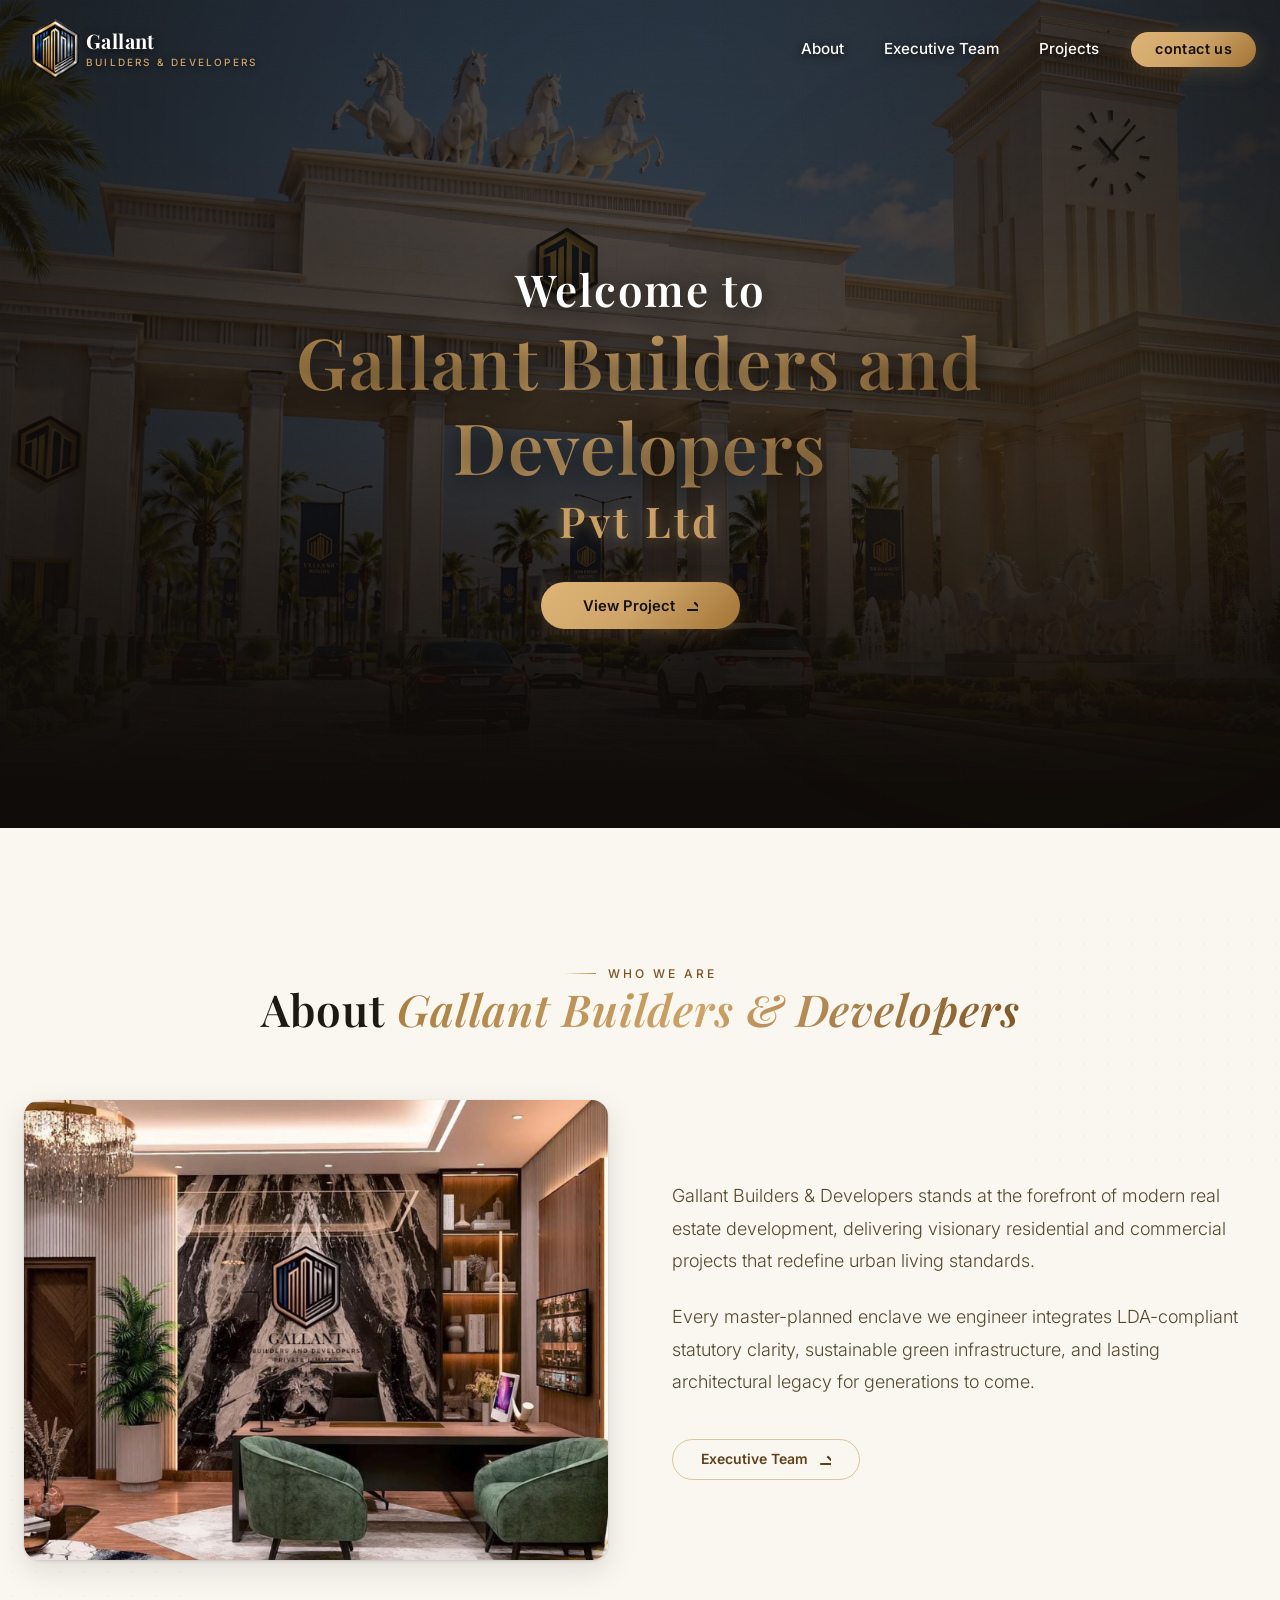
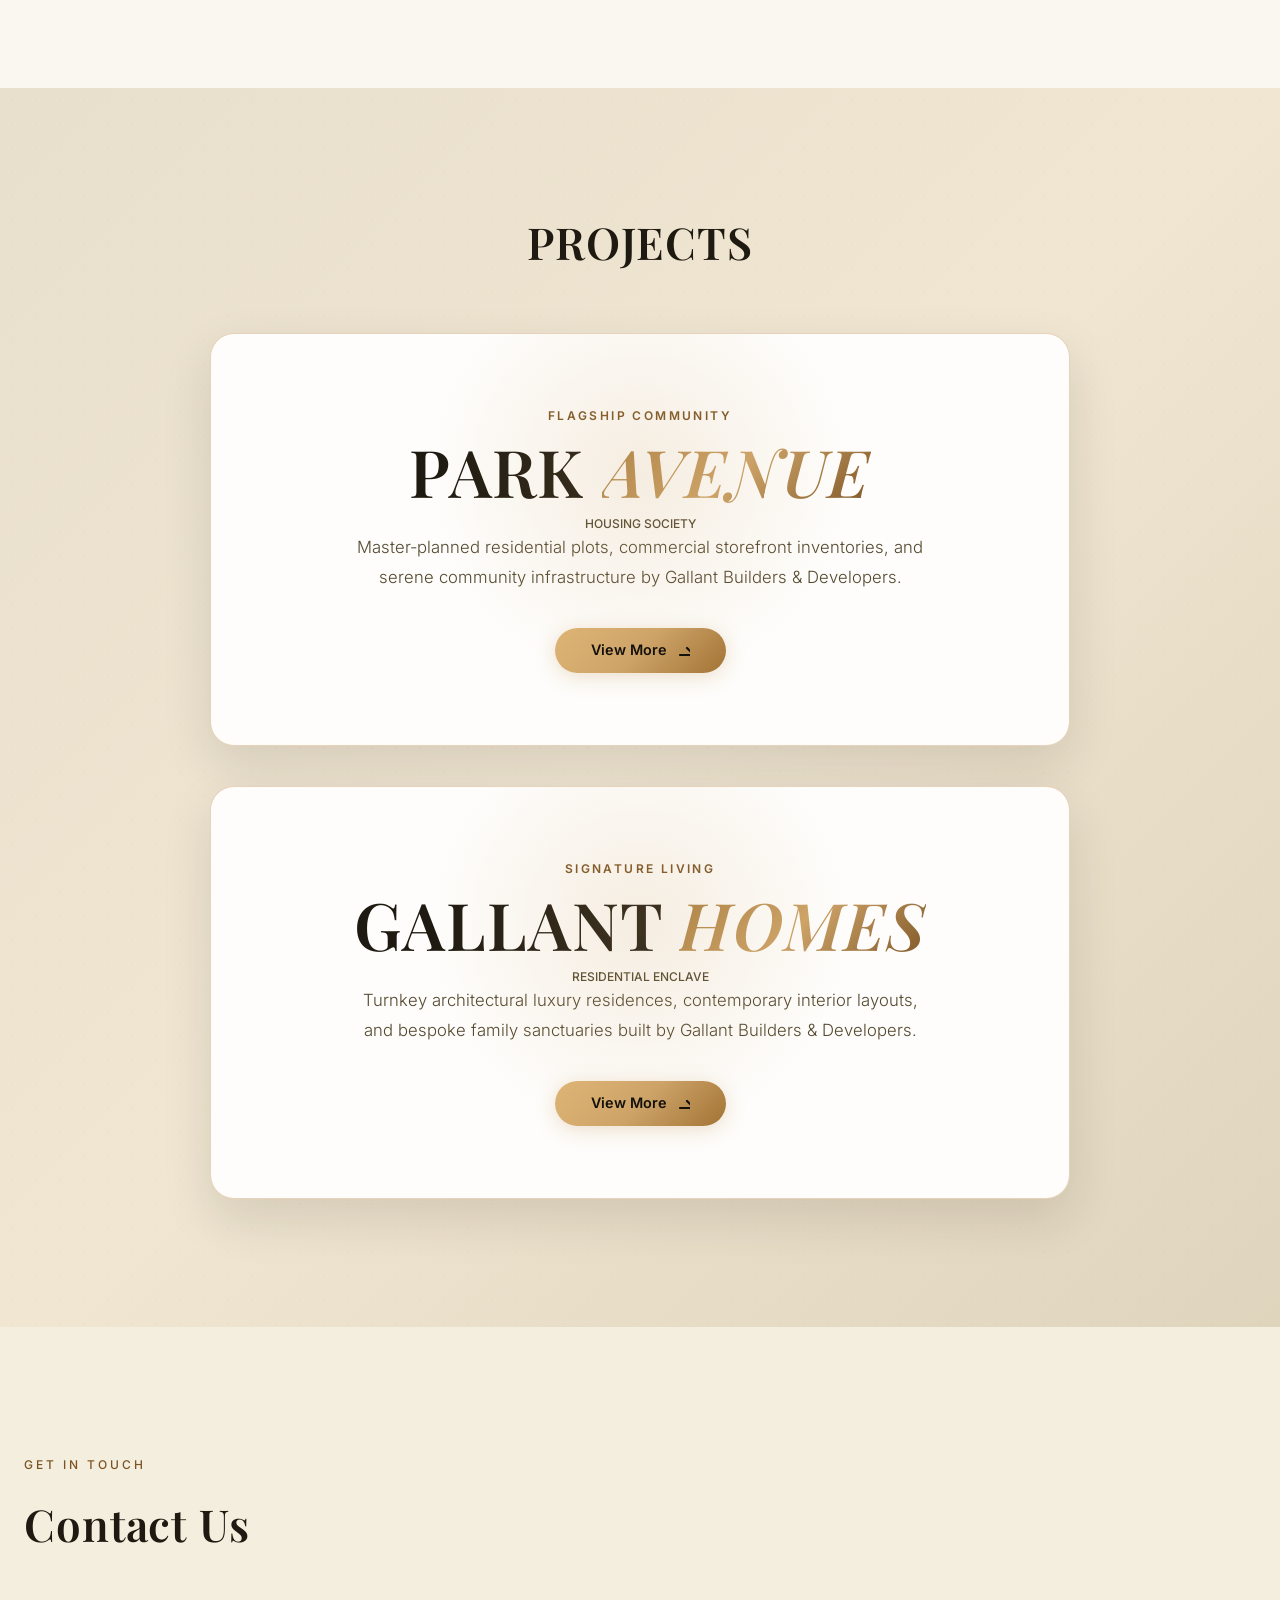
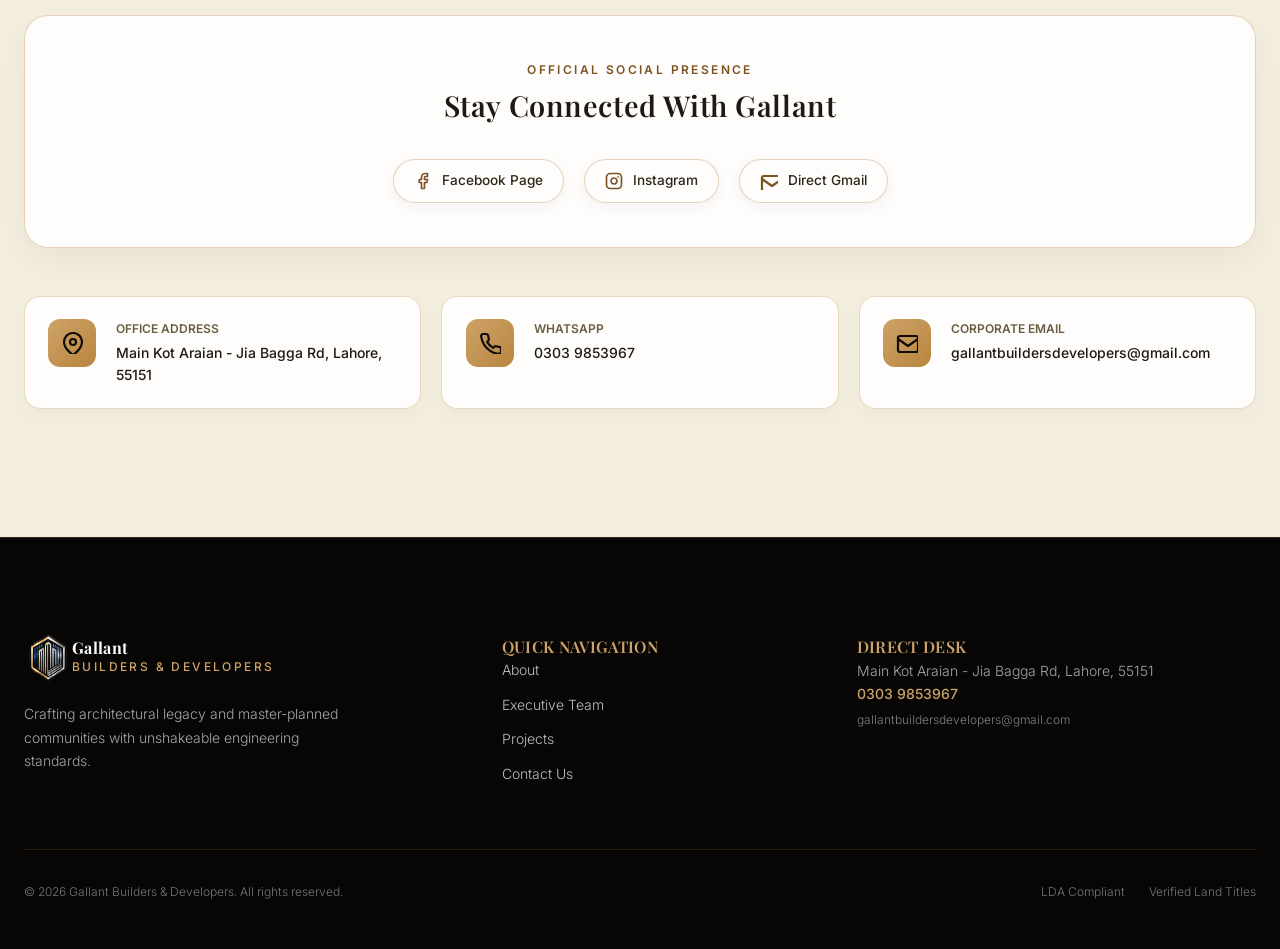
==== commit 6c5f031e: "Optimize hero loading priority and update Executive Team layout" ====
--- a/index.html
+++ b/index.html
@@ -391,9 +391,9 @@
     <!-- 1. HERO SECTION -->
     <section id="home"
       style="position:relative;padding:12.5rem 0 8.5rem;min-height:92vh;display:flex;align-items:center;justify-content:center;overflow:hidden;background:#100c09;text-align:center">
-      <div style="position:absolute;inset:0;z-index:0;overflow:hidden;">
-        <img src="gate.png" alt="Contemporary villa at dusk" class="hero-zoom-animation hero-bg-img hero-bg-desktop" />
-        <img src="hero.png" alt="Gallant Homes Gateway mobile view" class="hero-zoom-animation hero-bg-img hero-bg-mobile" />
+      <div style="position:absolute;inset:0;z-index:0;overflow:hidden;background-color:#100c09;">
+        <img src="gate.png" alt="Contemporary villa at dusk" class="hero-zoom-animation hero-bg-img hero-bg-desktop" fetchpriority="high" loading="eager" />
+        <img src="hero.png" alt="Gallant Homes Gateway mobile view" class="hero-zoom-animation hero-bg-img hero-bg-mobile" fetchpriority="high" loading="eager" />
         <div style="position:absolute;inset:0;background:linear-gradient(to top,#100c09 5%,rgba(16,12,9,.65) 45%,rgba(16,12,9,.45))"></div>
         <div style="position:absolute;inset:0;background:radial-gradient(circle at center,rgba(16,12,9,.35) 0%,rgba(16,12,9,.8) 100%)"></div>
       </div>
@@ -442,7 +442,7 @@
         <div class="grid lg:grid-cols-12" style="gap:4rem;align-items:center">
           <div class="lg:col-span-6" style="position:relative">
             <div class="image-3d" style="border-radius:1rem;overflow:hidden">
-              <img src="g1.png" alt="Gallant Builders Property Project" style="width:100%;height:460px;object-fit:cover" />
+              <img src="g1.png" alt="Gallant Builders Property Project" style="width:100%;height:460px;object-fit:cover" loading="lazy" />
             </div>
           </div>
 
@@ -562,7 +562,7 @@
       <div class="max-w-5xl mx-auto px-6 reveal-up relative z-10">
         <div style="margin-bottom:4rem;text-align:center;">
           <div class="gallant-surface-emblem" aria-label="Gallant Floating Emblem">
-            <img src="gallant-logo-hero.png" alt="Gallant Builders Emblem" />
+            <img src="gallant-logo-hero.png" alt="Gallant Builders Emblem" loading="lazy" />
           </div>
           <span class="text-xs uppercase font-semibold text-bronze-600" style="letter-spacing:.25em;display:block;margin-bottom:0.75rem;">Executive Board</span>
           <h1 class="font-heading animated-page-title">Executive Team</h1>
@@ -572,7 +572,7 @@
           <!-- CHAIRMAN -->
           <div class="msg-layout-row reveal-up">
             <div class="passport-photo-box">
-              <img src="chairman.jpeg" alt="Chairman Tanweer A Kazmi" />
+              <img src="chairman.jpeg" alt="Chairman Tanweer A Kazmi" loading="lazy" />
             </div>
             <div style="flex:1;display:flex;flex-direction:column;justify-content:center;">
               <h3 class="font-heading text-ink-900 heading-card" style="margin-bottom:1.25rem;">Chairman</h3>
@@ -592,7 +592,7 @@
           <!-- CEO -->
           <div class="msg-layout-row reveal-up">
             <div class="passport-photo-box">
-              <img src="WhatsApp Image 2026-09-17 at 10.16.15 PM.jpeg" alt="CEO Amjad Sandhu" />
+              <img src="WhatsApp Image 2026-09-17 at 10.16.15 PM.jpeg" alt="CEO Amjad Sandhu" loading="lazy" />
             </div>
             <div style="flex:1;display:flex;flex-direction:column;justify-content:center;">
               <h3 class="font-heading text-ink-900 heading-card" style="margin-bottom:1.25rem;">CEO</h3>
@@ -612,7 +612,7 @@
           <!-- GENERAL MANAGER -->
           <div class="msg-layout-row reveal-up">
             <div class="passport-photo-box">
-              <img src="GM.jpeg" alt="General Manager Ali Raza Sandhu" />
+              <img src="GM.jpeg" alt="General Manager Ali Raza Sandhu" loading="lazy" />
             </div>
             <div style="flex:1;display:flex;flex-direction:column;justify-content:center;">
               <h3 class="font-heading text-ink-900 heading-card" style="margin-bottom:1.25rem;">General Manager</h3>
@@ -632,7 +632,7 @@
           <!-- LEGAL TEAM ADVISOR -->
           <div class="msg-layout-row reveal-up">
             <div class="passport-photo-box">
-              <img src="WhatsApp Image 2026-09-17 at 10.38.18 PM.jpeg" alt="Legal Raja Shehzad Changez" />
+              <img src="WhatsApp Image 2026-09-17 at 10.38.18 PM.jpeg" alt="Legal Raja Shehzad Changez" loading="lazy" />
             </div>
             <div style="flex:1;display:flex;flex-direction:column;justify-content:center;">
               <h3 class="font-heading text-ink-900 heading-card" style="margin-bottom:1.25rem;">Legal Team Advisor</h3>
@@ -652,7 +652,7 @@
           <!-- IT DEPARTMENT HEAD -->
           <div class="msg-layout-row reveal-up">
             <div class="passport-photo-box">
-              <img src="Aman Ahsan.png" alt="Aman Ahsan" />
+              <img src="Aman Ahsan.png" alt="Aman Ahsan" loading="lazy" />
             </div>
             <div style="flex:1;display:flex;flex-direction:column;justify-content:center;">
               <h3 class="font-heading text-ink-900 heading-card" style="margin-bottom:1.25rem;">IT Head</h3>
@@ -685,7 +685,7 @@
 
       <div class="max-w-7xl mx-auto px-6 text-center" style="margin-bottom:4rem;">
         <div class="gallant-surface-emblem" aria-label="Gallant Floating Emblem">
-          <img src="gallant-logo-hero.png" alt="Gallant Builders Emblem" />
+          <img src="gallant-logo-hero.png" alt="Gallant Builders Emblem" loading="lazy" />
         </div>
         <span class="text-xs uppercase font-semibold text-bronze-600" style="letter-spacing:.25em;display:block;margin-bottom:0.75rem;">Flagship Project Overview</span>
         <h1 class="font-heading animated-page-title">PARK AVENUE</h1>
@@ -707,7 +707,7 @@
           <div class="grid md:grid-cols-2 lg:grid-cols-4 gap-6">
             <div class="card-depth bg-white rounded-2xl overflow-hidden border border-[rgba(224,196,153,.35)] shadow-sm">
               <div style="height:210px;overflow:hidden;position:relative;">
-                <img src="https://images.unsplash.com/photo-1600596542815-ffad4c1539a9?auto=format&fit=crop&w=700&q=80" alt="Compact Residential Land" style="width:100%;height:100%;object-fit:cover;" />
+                <img src="https://images.unsplash.com/photo-1600596542815-ffad4c1539a9?auto=format&fit=crop&w=700&q=80" alt="Compact Residential Land" style="width:100%;height:100%;object-fit:cover;" loading="lazy" />
               </div>
               <div style="padding:1.25rem;text-align:center;">
                 <h4 class="font-bold text-ink-900 text-base">3 Marla Residential Plot</h4>
@@ -717,7 +717,7 @@
 
             <div class="card-depth bg-white rounded-2xl overflow-hidden border border-[rgba(224,196,153,.35)] shadow-sm">
               <div style="height:210px;overflow:hidden;position:relative;">
-                <img src="https://images.unsplash.com/photo-1600585154526-990dced4db0d?auto=format&fit=crop&w=700&q=80" alt="Suburban 5 Marla Plot" style="width:100%;height:100%;object-fit:cover;" />
+                <img src="https://images.unsplash.com/photo-1600585154526-990dced4db0d?auto=format&fit=crop&w=700&q=80" alt="Suburban 5 Marla Plot" style="width:100%;height:100%;object-fit:cover;" loading="lazy" />
               </div>
               <div style="padding:1.25rem;text-align:center;">
                 <h4 class="font-bold text-ink-900 text-base">5 Marla Residential Plot</h4>
@@ -727,7 +727,7 @@
 
             <div class="card-depth bg-white rounded-2xl overflow-hidden border border-[rgba(224,196,153,.35)] shadow-sm">
               <div style="height:210px;overflow:hidden;position:relative;">
-                <img src="https://images.unsplash.com/photo-1600607687920-4e2a09cf159d?auto=format&fit=crop&w=700&q=80" alt="10 Marla Villa Layout" style="width:100%;height:100%;object-fit:cover;" />
+                <img src="https://images.unsplash.com/photo-1600607687920-4e2a09cf159d?auto=format&fit=crop&w=700&q=80" alt="10 Marla Villa Layout" style="width:100%;height:100%;object-fit:cover;" loading="lazy" />
               </div>
               <div style="padding:1.25rem;text-align:center;">
                 <h4 class="font-bold text-ink-900 text-base">10 Marla Residential Plot</h4>
@@ -737,7 +737,7 @@
 
             <div class="card-depth bg-white rounded-2xl overflow-hidden border border-[rgba(224,196,153,.35)] shadow-sm">
               <div style="height:210px;overflow:hidden;position:relative;">
-                <img src="https://images.unsplash.com/photo-1613977257363-707ba9348227?auto=format&fit=crop&w=700&q=80" alt="1 Kanal Estate Landscape" style="width:100%;height:100%;object-fit:cover;" />
+                <img src="https://images.unsplash.com/photo-1613977257363-707ba9348227?auto=format&fit=crop&w=700&q=80" alt="1 Kanal Estate Landscape" style="width:100%;height:100%;object-fit:cover;" loading="lazy" />
               </div>
               <div style="padding:1.25rem;text-align:center;">
                 <h4 class="font-bold text-ink-900 text-base">1 Kanal Residential Plot</h4>
@@ -755,7 +755,7 @@
           <div class="grid md:grid-cols-2 gap-6 max-w-2xl">
             <div class="card-depth bg-white rounded-2xl overflow-hidden border border-[rgba(224,196,153,.35)] shadow-sm">
               <div style="height:210px;overflow:hidden;position:relative;">
-                <img src="https://images.unsplash.com/photo-1555396273-367ea4eb4db5?auto=format&fit=crop&w=800&q=80" alt="Retail Commercial Storefront" style="width:100%;height:100%;object-fit:cover;" />
+                <img src="https://images.unsplash.com/photo-1555396273-367ea4eb4db5?auto=format&fit=crop&w=800&q=80" alt="Retail Commercial Storefront" style="width:100%;height:100%;object-fit:cover;" loading="lazy" />
               </div>
               <div style="padding:1.25rem;text-align:center;">
                 <h4 class="font-bold text-ink-900 text-base">4 Marla Commercial Plot</h4>
@@ -765,7 +765,7 @@
 
             <div class="card-depth bg-white rounded-2xl overflow-hidden border border-[rgba(224,196,153,.35)] shadow-sm">
               <div style="height:210px;overflow:hidden;position:relative;">
-                <img src="https://images.unsplash.com/photo-1545324418-cc1a3fa10c00?auto=format&fit=crop&w=800&q=80" alt="Commercial Plaza Architecture" style="width:100%;height:100%;object-fit:cover;" />
+                <img src="https://images.unsplash.com/photo-1545324418-cc1a3fa10c00?auto=format&fit=crop&w=800&q=80" alt="Commercial Plaza Architecture" style="width:100%;height:100%;object-fit:cover;" loading="lazy" />
               </div>
               <div style="padding:1.25rem;text-align:center;">
                 <h4 class="font-bold text-ink-900 text-base">8 Marla Commercial Plot</h4>
@@ -784,7 +784,7 @@
           <div class="grid md:grid-cols-2 lg:grid-cols-4 gap-6">
             <div class="card-depth bg-white rounded-2xl overflow-hidden border border-[rgba(224,196,153,.35)] shadow-sm">
               <div style="height:210px;overflow:hidden;position:relative;">
-                <img src="https://images.unsplash.com/photo-1600566753190-17f0baa2a6c3?auto=format&fit=crop&w=800&q=80" alt="Modern Townhouse Façade" style="width:100%;height:100%;object-fit:cover;" />
+                <img src="https://images.unsplash.com/photo-1600566753190-17f0baa2a6c3?auto=format&fit=crop&w=800&q=80" alt="Modern Townhouse Façade" style="width:100%;height:100%;object-fit:cover;" loading="lazy" />
               </div>
               <div style="padding:1.25rem;text-align:center;">
                 <h4 class="font-bold text-ink-900 text-base">Luxury Townhouses</h4>
@@ -809,7 +809,7 @@
               <span class="text-xs uppercase font-medium text-ink-500 tracking-wider">Park Avenue Housing Society</span>
             </div>
             <div style="width:100%;display:flex;justify-content:center;">
-              <img src="Residential.jpeg" alt="Park Avenue Residential Payment Plan" style="width:100%;max-width:680px;height:auto;object-fit:contain;border-radius:0.75rem;display:block;margin:0 auto;" />
+              <img src="Residential.jpeg" alt="Park Avenue Residential Payment Plan" style="width:100%;max-width:680px;height:auto;object-fit:contain;border-radius:0.75rem;display:block;margin:0 auto;" loading="lazy" />
             </div>
           </div>
 
@@ -819,7 +819,7 @@
               <span class="text-xs uppercase font-medium text-ink-500 tracking-wider">Park Avenue Housing Society</span>
             </div>
             <div style="width:100%;display:flex;justify-content:center;">
-              <img src="Commercial.jpeg" alt="Park Avenue Commercial Payment Plan" style="width:100%;max-width:680px;height:auto;object-fit:contain;border-radius:0.75rem;display:block;margin:0 auto;" />
+              <img src="Commercial.jpeg" alt="Park Avenue Commercial Payment Plan" style="width:100%;max-width:680px;height:auto;object-fit:contain;border-radius:0.75rem;display:block;margin:0 auto;" loading="lazy" />
             </div>
           </div>
         </div>
@@ -833,7 +833,7 @@
             <h2 class="font-heading text-ink-900 heading-xl">Society Master Map</h2>
           </div>
           <div style="background:#faf7f0;border-radius:1rem;border:1px solid rgba(184,133,62,.3);padding:1rem;max-width:740px;margin:0 auto;box-shadow:inset 0 2px 10px rgba(30,24,19,.04);">
-            <img src="map.PNG" alt="Park Avenue Society Master Map" style="width:100%;max-height:420px;object-fit:contain;border-radius:0.75rem;display:block;margin:0 auto;" />
+            <img src="map.PNG" alt="Park Avenue Society Master Map" style="width:100%;max-height:420px;object-fit:contain;border-radius:0.75rem;display:block;margin:0 auto;" loading="lazy" />
             <div style="text-align:center;margin-top:0.75rem;">
               <span class="text-xs uppercase tracking-wider text-ink-500 font-medium">LDA Approved Master Plan &amp; Block Sectors — Musa Builders (Pvt.) Ltd.</span>
             </div>
@@ -855,7 +855,7 @@
 
       <div class="max-w-7xl mx-auto px-6 text-center" style="margin-bottom:3.5rem;">
         <div class="gallant-surface-emblem" aria-label="Gallant Floating Emblem">
-          <img src="gallant-logo-hero.png" alt="Gallant Builders Emblem" />
+          <img src="gallant-logo-hero.png" alt="Gallant Builders Emblem" loading="lazy" />
         </div>
         <span class="text-xs uppercase font-semibold text-bronze-600" style="letter-spacing:.25em;display:block;margin-bottom:0.75rem;">Signature Residential Enclave</span>
         <h1 class="font-heading animated-page-title">GALLANT HOMES</h1>
@@ -870,7 +870,7 @@
 
         <div style="background:#fefdfb;border-radius:1.5rem;border:1.5px solid rgba(184,133,62,.35);box-shadow:0 12px 35px rgba(20,17,10,.06);padding:clamp(1.75rem,4vw,2.5rem);">
           <div style="background:#faf7f0;border-radius:1rem;border:1px solid rgba(184,133,62,.3);padding:1rem;margin:0 auto;box-shadow:inset 0 2px 10px rgba(30,24,19,.04);">
-            <img src="gallant homes 1.jpg" alt="Gallant Homes Master Plan Map" style="width:100%;max-height:550px;object-fit:contain;border-radius:0.75rem;display:block;margin:0 auto;" />
+            <img src="gallant homes 1.jpg" alt="Gallant Homes Master Plan Map" style="width:100%;max-height:550px;object-fit:contain;border-radius:0.75rem;display:block;margin:0 auto;" loading="lazy" />
           </div>
 
           <div style="text-align:center;margin-top:2rem;">
@@ -896,7 +896,7 @@
         <div class="footer-brand-block">
           <div class="flex items-center gap-3.5" style="margin-bottom:1.25rem;">
             <div style="width:48px;height:48px;display:flex;align-items:center;justify-content:center;">
-              <img src="gallant-logo-hero.png" alt="Gallant Builders Logo" style="max-height:100%;width:auto;" />
+              <img src="gallant-logo-hero.png" alt="Gallant Builders Logo" style="max-height:100%;width:auto;" loading="lazy" />
             </div>
             <div>
               <div class="text-base font-bold font-heading text-cream-50" style="line-height:1.1">Gallant</div>
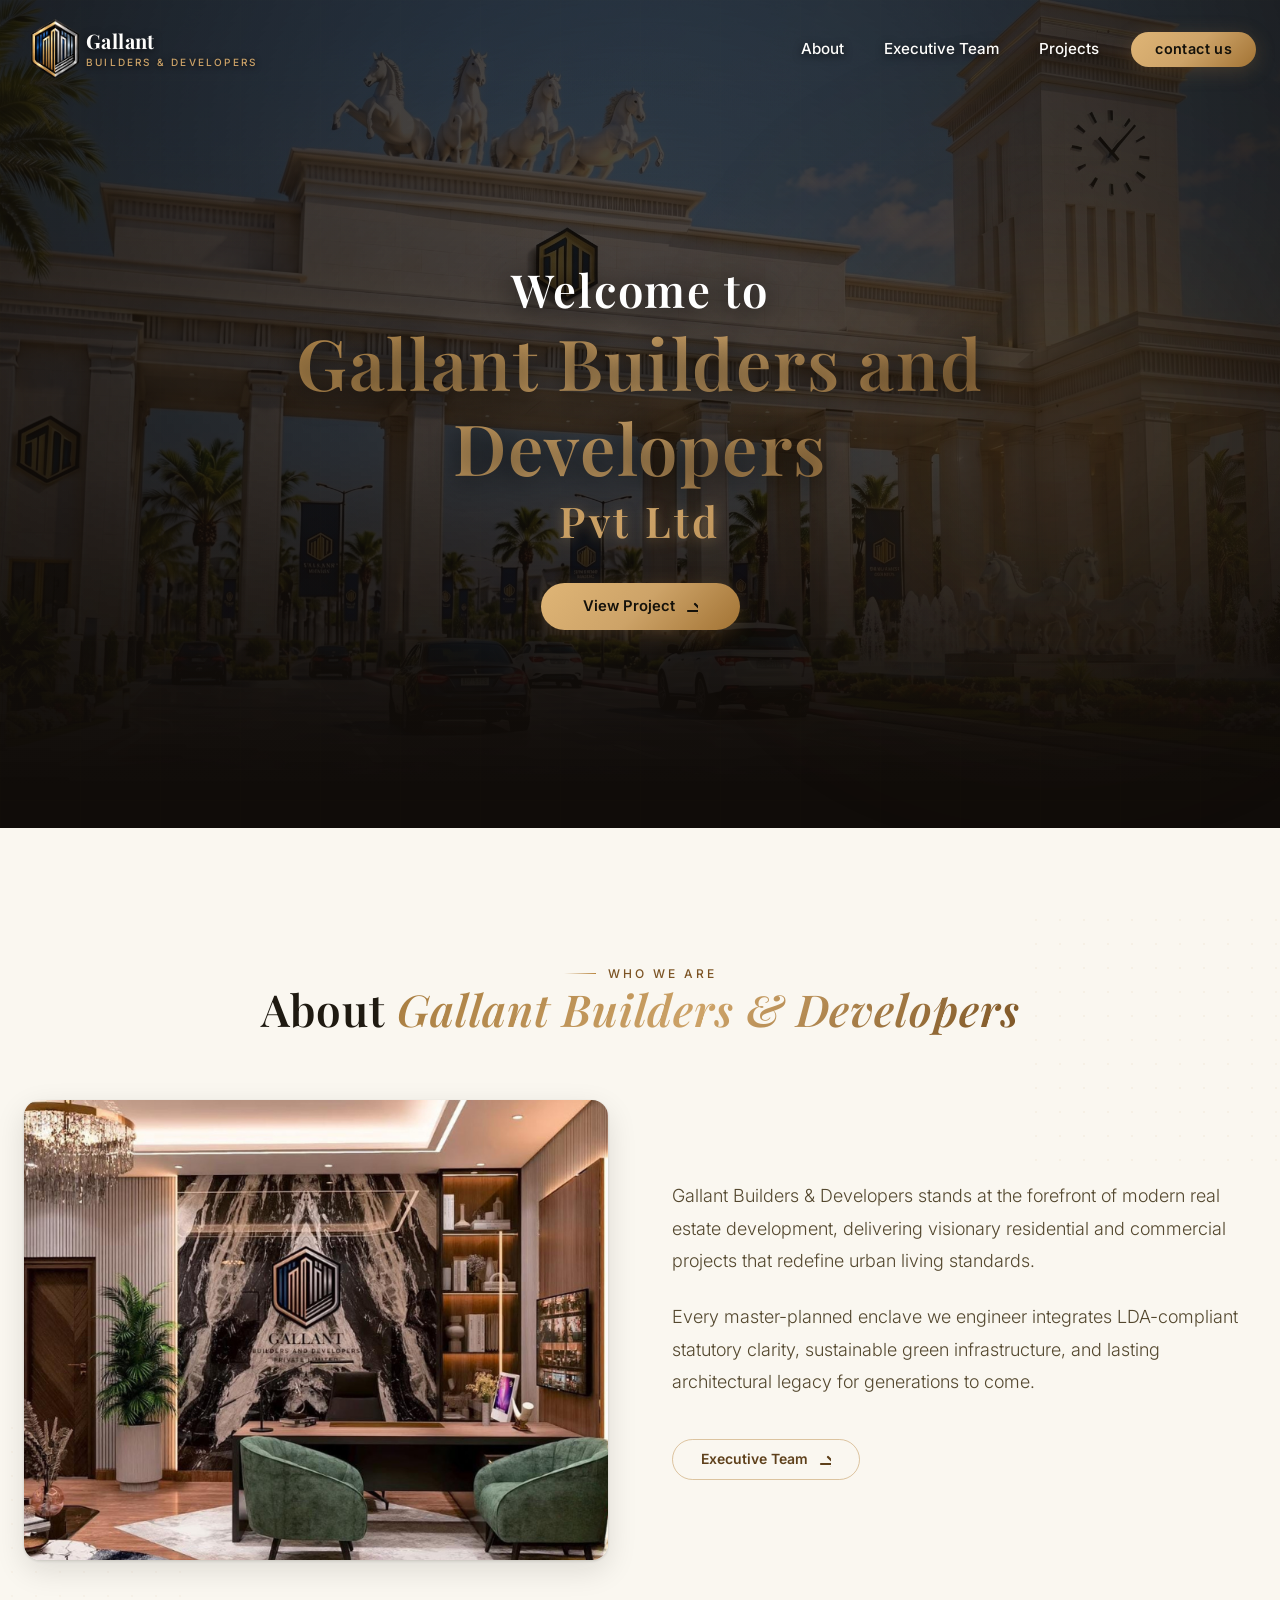
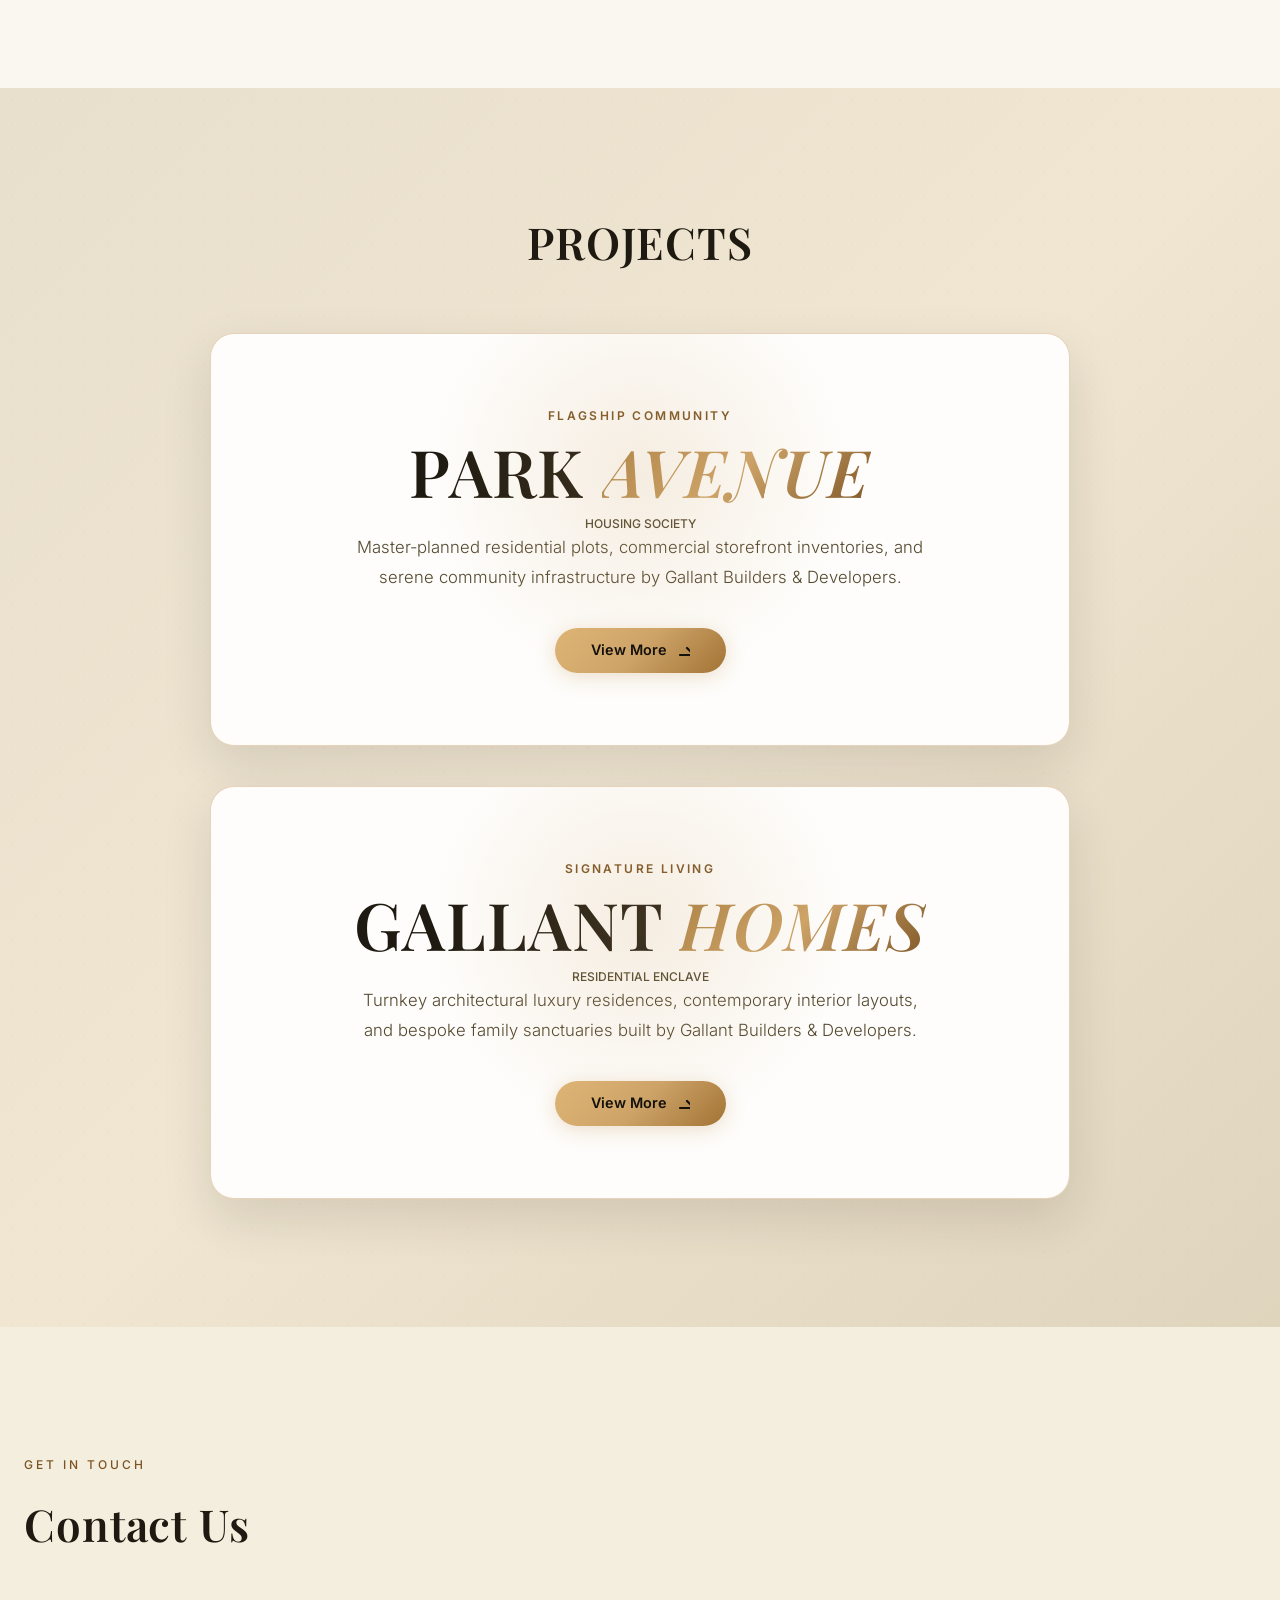
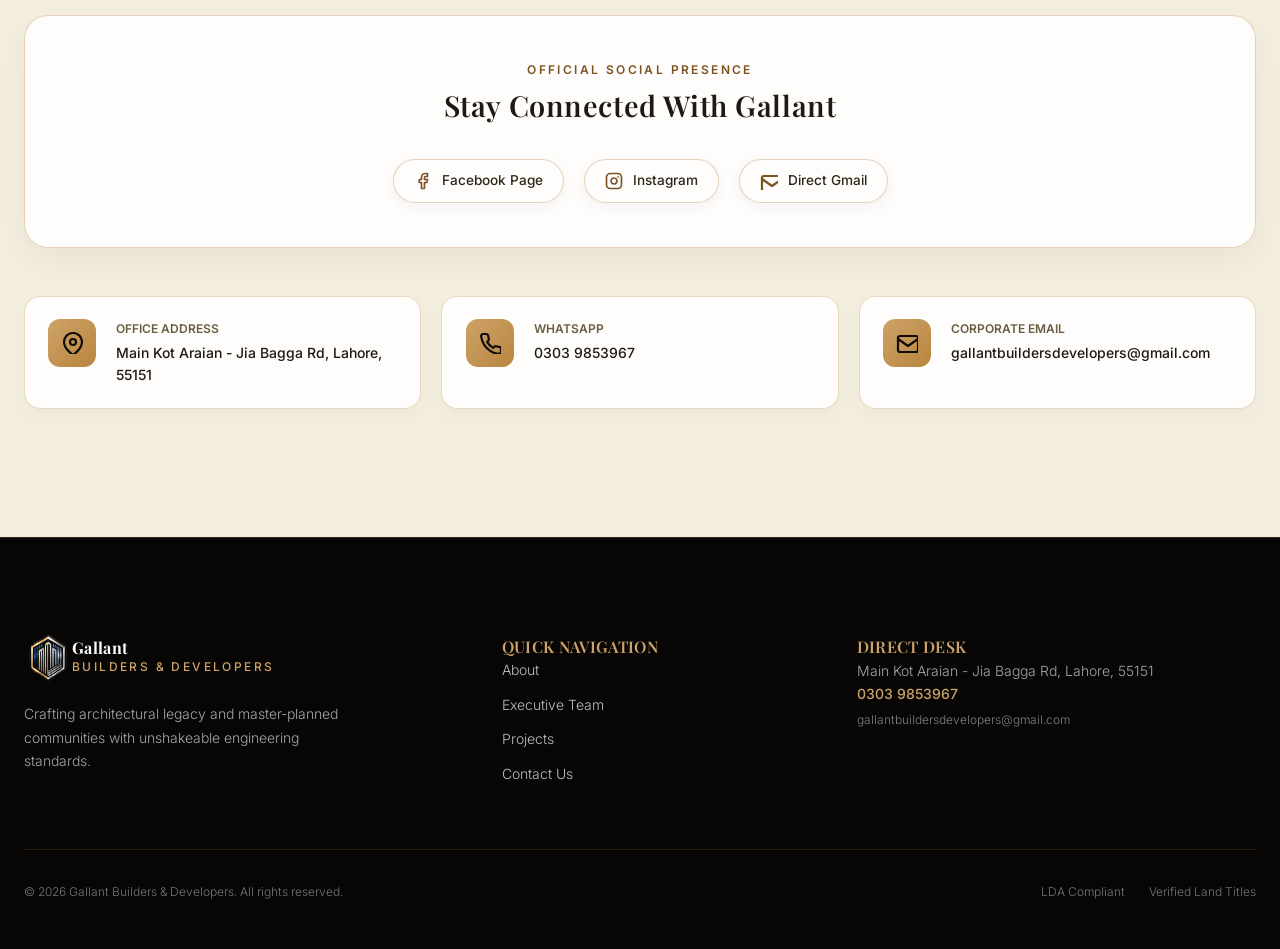
==== commit 040a2d01: "updated hero section" ====
--- a/index.html
+++ b/index.html
@@ -16,7 +16,7 @@
     ::selection { background: rgba(184, 133, 62, .25); color: #14110a; }
     a { color: inherit; text-decoration: none; }
     button { font-family: inherit; cursor: pointer; border: none; background: none; }
-    img { display: block; max-width: 100%; }
+    img { display: block; max-width: 100%; transition: opacity 0.3s ease; }
     section { scroll-margin-top: 80px; }
 
     /* ===== TYPOGRAPHY & GRADIENTS ===== */
@@ -223,7 +223,7 @@
     .heading-md { font-size: clamp(1.35rem, 2.3vw, 1.8rem); line-height: 1.25; }
     .heading-card { font-size: clamp(1.55rem, 2.8vw, 2.15rem); line-height: 1.25; }
 
-    /* ===== HERO RESPONSIVE STYLES ===== */
+    /* ===== HERO RESPONSIVE STYLES (Slightly larger mobile/tablet hero text) ===== */
     .hero-bg-desktop { display: block; width: 100%; height: 100%; object-fit: cover; }
     .hero-bg-mobile { display: none; width: 100%; height: 100%; object-fit: cover; }
     @media (max-width: 640px) {
@@ -233,7 +233,7 @@
     }
     @keyframes heroZoomMobile { 0% { transform: scale(1); } 50% { transform: scale(1.03); } 100% { transform: scale(1); } }
 
-    .hero-title-main { font-size: clamp(1.6rem, 5.6vw, 4.4rem); font-weight: 600; letter-spacing: 0.02em; }
+    .hero-title-main { font-size: clamp(2.0rem, 6.8vw, 4.4rem); font-weight: 600; letter-spacing: 0.02em; }
     .hero-title-desktop { display: inline; }
     .hero-title-mobile-break { display: none; }
     @media (max-width: 640px) {
@@ -300,7 +300,6 @@
       .project-card h3 { font-size: clamp(2rem, 6vw, 2.3rem) !important; }
       .animated-page-title { font-size: clamp(2.1rem, 11vw, 3.25rem) !important; }
       .gallant-surface-emblem { margin-bottom: 1.25rem !important; }
-      /* Mobile brand tight alignment fixes */
       #nav-logo { gap: 0.45rem !important; }
       #nav-logo > div:first-child { width: 36px !important; height: 36px !important; }
       #nav-brand-title { font-size: 0.92rem !important; line-height: 1.05 !important; }
@@ -404,7 +403,7 @@
 
       <div style="position:relative;z-index:10;max-width:1100px;margin:0 auto;padding:0 1.5rem;width:100%;display:flex;flex-direction:column;align-items:center">
         <h1 class="font-heading" style="color:#fefdfb;line-height:1.2;margin-bottom:2.25rem;text-shadow:0 4px 28px rgba(0,0,0,0.88);">
-          <span class="hero-stagger-1 block" style="color:#ffffff;font-size:clamp(1.4rem,3.5vw,2.75rem);font-weight:600;letter-spacing:0.04em;margin-bottom:0.25rem;">
+          <span class="hero-stagger-1 block" style="color:#ffffff;font-size:clamp(1.65rem,4.5vw,2.85rem);font-weight:600;letter-spacing:0.04em;margin-bottom:0.25rem;">
             Welcome to
           </span>
           <span class="hero-stagger-1 block text-bronze-gradient hero-title-main">
@@ -412,7 +411,7 @@
             <span class="hero-title-mobile-break"></span>
             Developers
           </span>
-          <span class="hero-stagger-1 block text-bronze-gradient" style="font-size:clamp(1.05rem,3.4vw,2.65rem);font-weight:600;letter-spacing:0.08em;margin-top:0.45rem;text-shadow:0 2px 14px rgba(205,163,104,0.45);">
+          <span class="hero-stagger-1 block text-bronze-gradient" style="font-size:clamp(1.3rem,4.2vw,2.65rem);font-weight:600;letter-spacing:0.08em;margin-top:0.45rem;text-shadow:0 2px 14px rgba(205,163,104,0.45);">
             Pvt Ltd
           </span>
         </h1>
@@ -942,8 +941,16 @@
     </div>
   </footer>
 
-  <!-- ================= HUMANIZED APPLICATION LOGIC ================= -->
+  <!-- ================= SAFE HUMANIZED APPLICATION LOGIC & ERROR HANDLING ================= -->
   <script>
+    // Global defensive image error fallback (prevents broken 404 images from throwing or looking broken)
+    window.addEventListener('error', function(e) {
+      if (e.target && e.target.tagName === 'IMG') {
+        e.target.style.opacity = '0.35';
+        e.target.style.background = '#2e2719';
+      }
+    }, true);
+
     // Lightweight SVG icon registry
     const appIcons = {
       mapPin: '<path d="M21 10c0 7-9 13-9 13s-9-6-9-13a9 9 0 0118 0z"/><circle cx="12" cy="10" r="3"/>',
@@ -951,131 +958,155 @@
       phone: '<path d="M22 16.92v3a2 2 0 01-2.18 2 19.79 19.79 0 01-8.63-3.07 19.5 19.5 0 01-6-6 19.79 19.79 0 01-3.07-8.67A2 2 0 014.11 2h3a2 2 0 012 1.72c.127.96.361 1.903.7 2.81a2 2 0 01-.45 2.11L8.09 9.91a16 16 0 006 6l1.27-1.27a2 2 0 012.11-.45c.907.339 1.85.573 2.81.7A2 2 0 0122 16.92z"/>'
     };
 
-    // Navbar adaptation based on current view/scroll state
+    // Safe Navbar adaptation based on current view/scroll state
     function updateNavbarTheme(activeView) {
-      const nav = document.getElementById('navbar');
-      const brandTitle = document.getElementById('nav-brand-title');
-      const brandSub = document.getElementById('nav-brand-sub');
-      const linkItems = document.querySelectorAll('.nav-link-item');
-      const ctaBtn = document.getElementById('nav-cta-btn');
-      const toggleBtn = document.getElementById('nav-toggle');
-
-      if (activeView !== 'main') {
-        nav.style.background = 'rgba(255, 255, 255, 0.94)';
-        nav.style.backdropFilter = 'blur(20px)';
-        nav.style.webkitBackdropFilter = 'blur(20px)';
-        nav.style.borderBottom = '1px solid rgba(184, 133, 62, 0.22)';
-        brandTitle.style.color = '#1f1a11';
-        brandTitle.style.textShadow = 'none';
-        brandSub.style.color = '#7c5424';
-        brandSub.style.textShadow = 'none';
-        linkItems.forEach((l) => {
-          if (window.innerWidth > 1024) {
-            l.style.color = '#2e2719';
-            l.style.textShadow = 'none';
-          }
-        });
-        ctaBtn.style.background = 'linear-gradient(135deg, #dfb576, #cda368 50%, #a27334)';
-        ctaBtn.style.color = '#14110a';
-        if (toggleBtn) {
-          toggleBtn.style.color = '#1f1a11';
-          toggleBtn.style.borderColor = 'rgba(31,26,17,0.3)';
-          toggleBtn.style.background = 'rgba(31,26,17,0.06)';
-        }
-      } else {
-        if (window.scrollY > 40) {
-          nav.style.background = 'rgba(35,28,21,0.95)';
+      try {
+        const nav = document.getElementById('navbar');
+        const brandTitle = document.getElementById('nav-brand-title');
+        const brandSub = document.getElementById('nav-brand-sub');
+        const linkItems = document.querySelectorAll('.nav-link-item');
+        const ctaBtn = document.getElementById('nav-cta-btn');
+        const toggleBtn = document.getElementById('nav-toggle');
+        if (!nav) return;
+
+        if (activeView !== 'main') {
+          nav.style.background = 'rgba(255, 255, 255, 0.94)';
           nav.style.backdropFilter = 'blur(20px)';
           nav.style.webkitBackdropFilter = 'blur(20px)';
-          nav.style.borderBottom = '1px solid rgba(205,163,104,0.4)';
-          brandTitle.style.color = '#fefdfb';
-          brandSub.style.color = '#cda368';
-          linkItems.forEach((l) => { if (window.innerWidth > 1024) l.style.color = '#fefdfb'; });
+          nav.style.borderBottom = '1px solid rgba(184, 133, 62, 0.22)';
+          if (brandTitle) { brandTitle.style.color = '#1f1a11'; brandTitle.style.textShadow = 'none'; }
+          if (brandSub) { brandSub.style.color = '#7c5424'; brandSub.style.textShadow = 'none'; }
+          linkItems.forEach((l) => {
+            if (window.innerWidth > 1024) {
+              l.style.color = '#2e2719';
+              l.style.textShadow = 'none';
+            }
+          });
+          if (ctaBtn) {
+            ctaBtn.style.background = 'linear-gradient(135deg, #dfb576, #cda368 50%, #a27334)';
+            ctaBtn.style.color = '#14110a';
+          }
+          if (toggleBtn) {
+            toggleBtn.style.color = '#1f1a11';
+            toggleBtn.style.borderColor = 'rgba(31,26,17,0.3)';
+            toggleBtn.style.background = 'rgba(31,26,17,0.06)';
+          }
         } else {
-          nav.style.background = 'transparent';
-          nav.style.backdropFilter = 'none';
-          nav.style.webkitBackdropFilter = 'none';
-          nav.style.borderBottom = '1px solid transparent';
-          brandTitle.style.color = '#fefdfb';
-          brandSub.style.color = '#cda368';
-          linkItems.forEach((l) => { if (window.innerWidth > 1024) l.style.color = '#fefdfb'; });
+          if (window.scrollY > 40) {
+            nav.style.background = 'rgba(35,28,21,0.95)';
+            nav.style.backdropFilter = 'blur(20px)';
+            nav.style.webkitBackdropFilter = 'blur(20px)';
+            nav.style.borderBottom = '1px solid rgba(205,163,104,0.4)';
+            if (brandTitle) brandTitle.style.color = '#fefdfb';
+            if (brandSub) brandSub.style.color = '#cda368';
+            linkItems.forEach((l) => { if (window.innerWidth > 1024) l.style.color = '#fefdfb'; });
+          } else {
+            nav.style.background = 'transparent';
+            nav.style.backdropFilter = 'none';
+            nav.style.webkitBackdropFilter = 'none';
+            nav.style.borderBottom = '1px solid transparent';
+            if (brandTitle) brandTitle.style.color = '#fefdfb';
+            if (brandSub) brandSub.style.color = '#cda368';
+            linkItems.forEach((l) => { if (window.innerWidth > 1024) l.style.color = '#fefdfb'; });
+          }
+          if (toggleBtn) {
+            toggleBtn.style.color = '#fefdfb';
+            toggleBtn.style.borderColor = 'rgba(205,163,104,0.45)';
+            toggleBtn.style.background = 'rgba(255,255,255,0.12)';
+          }
         }
-        if (toggleBtn) {
-          toggleBtn.style.color = '#fefdfb';
-          toggleBtn.style.borderColor = 'rgba(205,163,104,0.45)';
-          toggleBtn.style.background = 'rgba(255,255,255,0.12)';
+      } catch (err) {
+        console.warn('Navbar theme update minor error:', err);
+      }
+    }
+
+    // Safe single-page router switcher
+    function switchView(viewName) {
+      try {
+        const views = ['view-main', 'view-executive', 'view-detail-park', 'view-detail-homes'];
+        views.forEach((id) => {
+          const el = document.getElementById(id);
+          if (el) el.classList.add('hidden');
+        });
+
+        const activeId =
+          viewName === 'main' ? 'view-main' :
+          viewName === 'executive' ? 'view-executive' :
+          viewName === 'detail-homes' ? 'view-detail-homes' : 'view-detail-park';
+
+        const activeEl = document.getElementById(activeId);
+        if (activeEl) {
+          activeEl.classList.remove('hidden');
+          window.scrollTo({ top: 0, behavior: 'smooth' });
+          updateNavbarTheme(viewName === 'main' ? 'main' : 'sub');
         }
+        closeMobileNav();
+        setTimeout(() => {
+          document.querySelectorAll('.reveal-up:not(.in-view)').forEach((el) => {
+            const rect = el.getBoundingClientRect();
+            if (rect.top < window.innerHeight) el.classList.add('in-view');
+          });
+        }, 100);
+      } catch (err) {
+        console.error('Safe view switch error:', err);
       }
     }
 
-    // Single-page router switcher
-    function switchView(viewName) {
-      const views = ['view-main', 'view-executive', 'view-detail-park', 'view-detail-homes'];
-      views.forEach((id) => {
-        const el = document.getElementById(id);
-        if (el) el.classList.add('hidden');
-      });
-
-      const activeEl = document.getElementById(
-        viewName === 'main' ? 'view-main' :
-        viewName === 'executive' ? 'view-executive' :
-        viewName === 'detail-homes' ? 'view-detail-homes' : 'view-detail-park'
-      );
-      if (activeEl) {
-        activeEl.classList.remove('hidden');
-        window.scrollTo({ top: 0, behavior: 'smooth' });
-        updateNavbarTheme(viewName === 'main' ? 'main' : 'sub');
+    // Direct scroll anchor navigation with safety
+    function navJump(targetId) {
+      try {
+        switchView('main');
+        setTimeout(() => {
+          const targetEl = document.getElementById(targetId);
+          if (targetEl) {
+            targetEl.scrollIntoView({ behavior: 'smooth', block: 'start' });
+          }
+        }, 50);
+        closeMobileNav();
+      } catch (err) {
+        console.error('navJump error:', err);
       }
-      closeMobileNav();
-      setTimeout(() => {
-        document.querySelectorAll('.reveal-up:not(.in-view)').forEach((el) => {
-          const rect = el.getBoundingClientRect();
-          if (rect.top < window.innerHeight) el.classList.add('in-view');
-        });
-      }, 100);
-    }
-
-    // Direct scroll anchor navigation
-    function navJump(targetId) {
-      switchView('main');
-      setTimeout(() => {
-        const targetEl = document.getElementById(targetId);
-        if (targetEl) {
-          targetEl.scrollIntoView({ behavior: 'smooth', block: 'start' });
-        }
-      }, 50);
-      closeMobileNav();
-    }
-
-    // Mobile slide-over navigation handlers
+    }
+
+    // Safe mobile slide-over navigation handlers
     function toggleMobileNav(e) {
       if (e) {
-        e.stopPropagation();
-        e.preventDefault();
+        try {
+          e.stopPropagation();
+          e.preventDefault();
+        } catch (_) {}
       }
-      const nav = document.getElementById('nav-links');
-      const toggle = document.getElementById('nav-toggle');
-      const overlay = document.getElementById('nav-overlay');
-      if (!nav || !toggle) return;
-      const isOpen = nav.classList.toggle('open');
-      toggle.classList.toggle('open', isOpen);
-      toggle.setAttribute('aria-expanded', isOpen ? 'true' : 'false');
-      if (overlay) overlay.classList.toggle('open', isOpen);
-      document.body.style.overflow = isOpen ? 'hidden' : '';
+      try {
+        const nav = document.getElementById('nav-links');
+        const toggle = document.getElementById('nav-toggle');
+        const overlay = document.getElementById('nav-overlay');
+        if (!nav || !toggle) return;
+        const isOpen = nav.classList.toggle('open');
+        toggle.classList.toggle('open', isOpen);
+        toggle.setAttribute('aria-expanded', isOpen ? 'true' : 'false');
+        if (overlay) overlay.classList.toggle('open', isOpen);
+        document.body.style.overflow = isOpen ? 'hidden' : '';
+      } catch (err) {
+        console.error('toggleMobileNav error:', err);
+      }
     }
 
     function closeMobileNav() {
-      const nav = document.getElementById('nav-links');
-      const toggle = document.getElementById('nav-toggle');
-      const overlay = document.getElementById('nav-overlay');
-      if (!nav || !nav.classList.contains('open')) return;
-      nav.classList.remove('open');
-      if (toggle) {
-        toggle.classList.remove('open');
-        toggle.setAttribute('aria-expanded', 'false');
+      try {
+        const nav = document.getElementById('nav-links');
+        const toggle = document.getElementById('nav-toggle');
+        const overlay = document.getElementById('nav-overlay');
+        if (!nav || !nav.classList.contains('open')) return;
+        nav.classList.remove('open');
+        if (toggle) {
+          toggle.classList.remove('open');
+          toggle.setAttribute('aria-expanded', 'false');
+        }
+        if (overlay) overlay.classList.remove('open');
+        document.body.style.overflow = '';
+      } catch (err) {
+        console.error('closeMobileNav error:', err);
       }
-      if (overlay) overlay.classList.remove('open');
-      document.body.style.overflow = '';
     }
 
     // Window resize observer for responsive safety
@@ -1083,49 +1114,60 @@
       if (window.innerWidth > 1024) closeMobileNav();
     });
 
-    // Reveal on scroll observer
-    const revealEls = document.querySelectorAll('.reveal-up');
-    const revealObserver = new IntersectionObserver((entries) => {
-      entries.forEach((entry) => {
-        if (entry.isIntersecting) {
-          entry.target.classList.add('in-view');
-          revealObserver.unobserve(entry.target);
-        }
-      });
-    }, { threshold: 0.1, rootMargin: '0px 0px -40px 0px' });
-    revealEls.forEach((el) => revealObserver.observe(el));
-
-    // Render interactive contact widgets
-    const contactWidgets = [
-      { type: 'link', href: 'https://maps.app.goo.gl/KgKkXiqoJku7epsv5?g_st=aw', target: '_blank', icon: 'mapPin', label: 'Office Address', value: 'Main Kot Araian - Jia Bagga Rd, Lahore, 55151' },
-      { type: 'link', href: 'https://wa.me/923039853967', target: '_blank', icon: 'phone', label: 'WhatsApp', value: '0303 9853967' },
-      { type: 'link', href: 'mailto:gallantbuildersdevelopers@gmail.com', target: '_self', icon: 'mail', label: 'Corporate Email', value: 'gallantbuildersdevelopers@gmail.com' }
-    ];
-    const ciEl = document.getElementById('contact-info');
-    if (ciEl) {
-      ciEl.innerHTML = contactWidgets.map((item) => {
-        return `<a href="${item.href}" target="${item.target}" rel="${item.target === '_blank' ? 'noopener' : ''}" class="interactive-widget" title="${item.label} — ${item.value}">
-          <div style="width:48px;height:48px;border-radius:12px;background:linear-gradient(135deg,#cda368,#b8853e);display:flex;align-items:center;justify-content:center;flex-shrink:0;">
-            <svg class="icon icon-lg" style="color:#100c09">${appIcons[item.icon]}</svg>
-          </div>
-          <div><div class="text-xs text-ink-500 uppercase font-semibold" style="margin-bottom:4px">${item.label}</div><div class="text-ink-900 font-medium text-sm">${item.value}</div></div>
-        </a>`;
-      }).join('');
+    // Reveal on scroll observer with safety checks
+    try {
+      const revealEls = document.querySelectorAll('.reveal-up');
+      const revealObserver = new IntersectionObserver((entries) => {
+        entries.forEach((entry) => {
+          if (entry.isIntersecting) {
+            entry.target.classList.add('in-view');
+            revealObserver.unobserve(entry.target);
+          }
+        });
+      }, { threshold: 0.1, rootMargin: '0px 0px -40px 0px' });
+      revealEls.forEach((el) => revealObserver.observe(el));
+    } catch (_) {}
+
+    // Safe render interactive contact widgets
+    try {
+      const contactWidgets = [
+        { type: 'link', href: 'https://maps.app.goo.gl/KgKkXiqoJku7epsv5?g_st=aw', target: '_blank', icon: 'mapPin', label: 'Office Address', value: 'Main Kot Araian - Jia Bagga Rd, Lahore, 55151' },
+        { type: 'link', href: 'https://wa.me/923039853967', target: '_blank', icon: 'phone', label: 'WhatsApp', value: '0303 9853967' },
+        { type: 'link', href: 'mailto:gallantbuildersdevelopers@gmail.com', target: '_self', icon: 'mail', label: 'Corporate Email', value: 'gallantbuildersdevelopers@gmail.com' }
+      ];
+      const ciEl = document.getElementById('contact-info');
+      if (ciEl) {
+        ciEl.innerHTML = contactWidgets.map((item) => {
+          return `<a href="${item.href}" target="${item.target}" rel="${item.target === '_blank' ? 'noopener' : ''}" class="interactive-widget" title="${item.label} — ${item.value}">
+            <div style="width:48px;height:48px;border-radius:12px;background:linear-gradient(135deg,#cda368,#b8853e);display:flex;align-items:center;justify-content:center;flex-shrink:0;">
+              <svg class="icon icon-lg" style="color:#100c09">${appIcons[item.icon] || ''}</svg>
+            </div>
+            <div><div class="text-xs text-ink-500 uppercase font-semibold" style="margin-bottom:4px">${item.label}</div><div class="text-ink-900 font-medium text-sm">${item.value}</div></div>
+          </a>`;
+        }).join('');
+      }
+    } catch (err) {
+      console.warn('Contact widget render warning:', err);
     }
 
     // Scroll listener for sticky header background contrast
     window.addEventListener('scroll', () => {
-      const isMainVisible = !document.getElementById('view-main').classList.contains('hidden');
-      updateNavbarTheme(isMainVisible ? 'main' : 'sub');
+      try {
+        const mainView = document.getElementById('view-main');
+        const isMainVisible = mainView && !mainView.classList.contains('hidden');
+        updateNavbarTheme(isMainVisible ? 'main' : 'sub');
+      } catch (_) {}
     });
 
     // Initial check for viewport in-view elements on load
     window.addEventListener('DOMContentLoaded', () => {
       setTimeout(() => {
-        revealEls.forEach((el) => {
-          const rect = el.getBoundingClientRect();
-          if (rect.top < window.innerHeight) el.classList.add('in-view');
-        });
+        try {
+          document.querySelectorAll('.reveal-up').forEach((el) => {
+            const rect = el.getBoundingClientRect();
+            if (rect.top < window.innerHeight) el.classList.add('in-view');
+          });
+        } catch (_) {}
       }, 300);
     });
   </script>
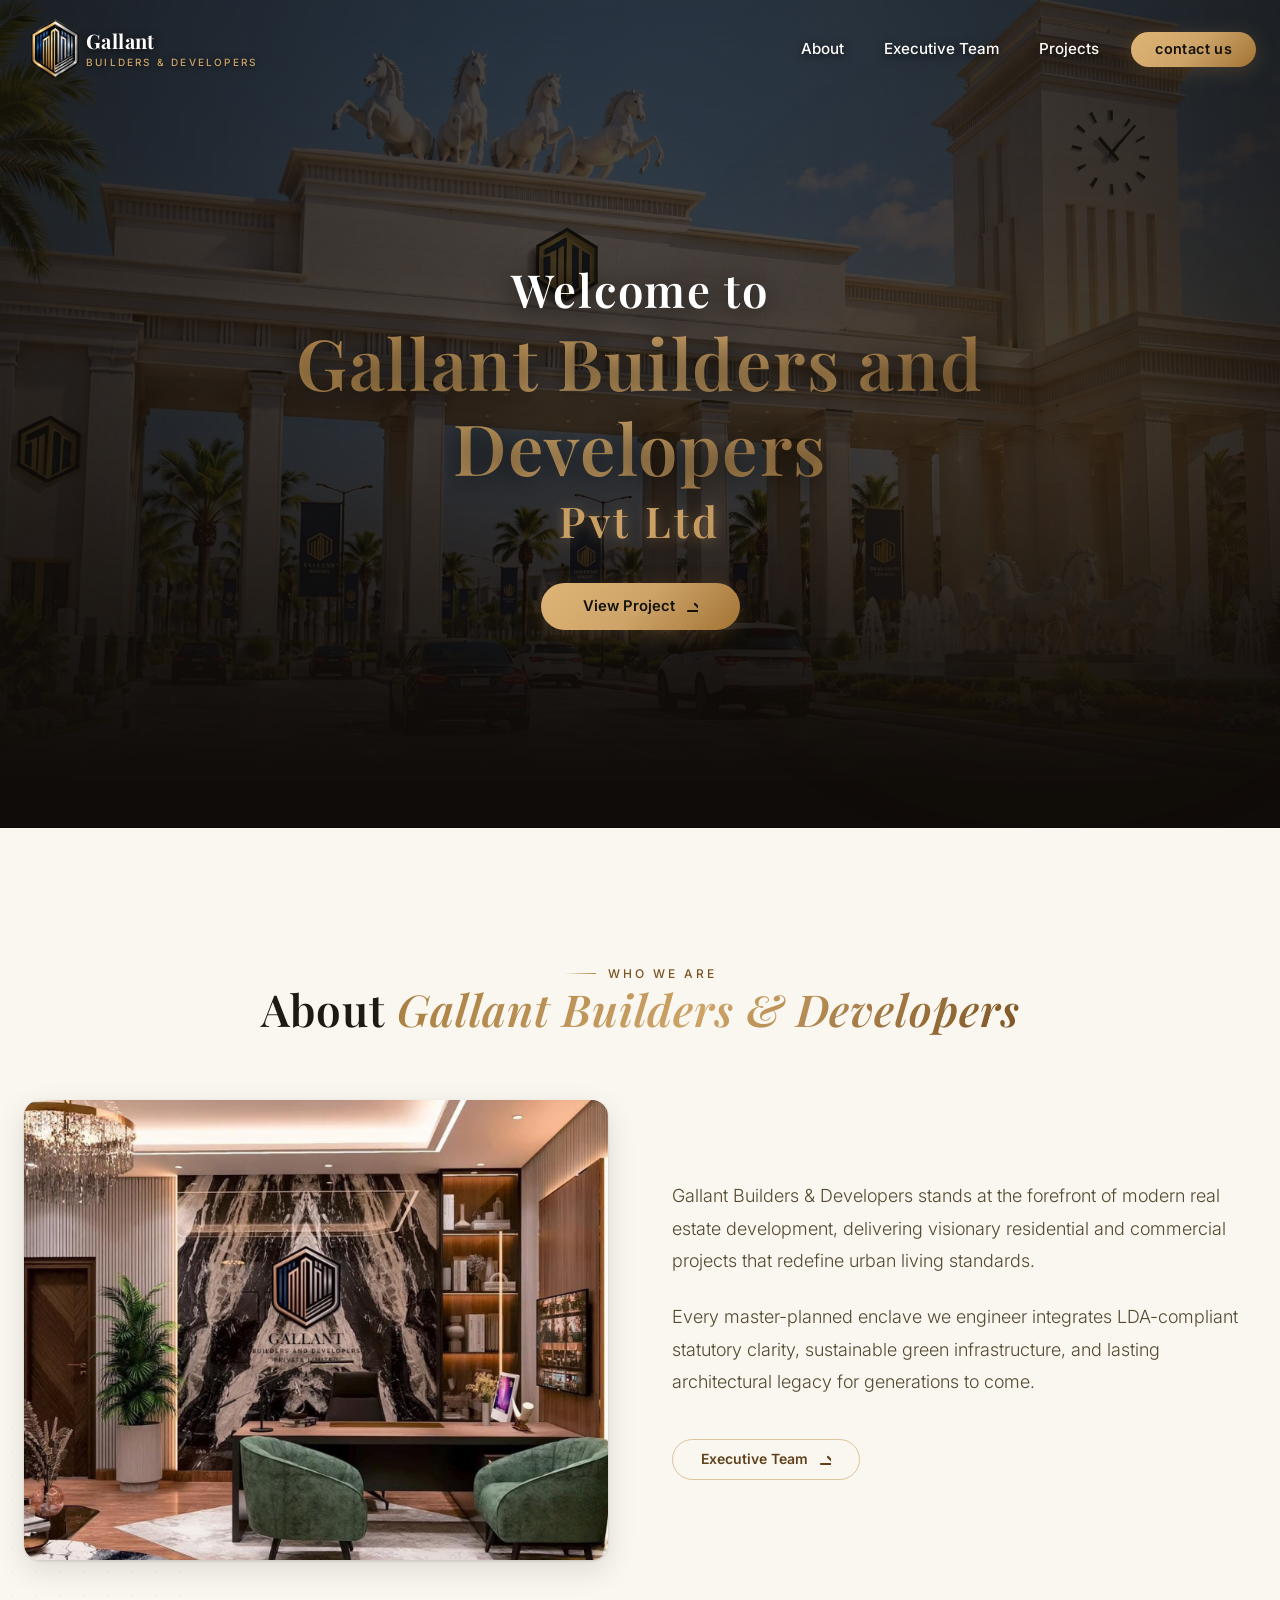
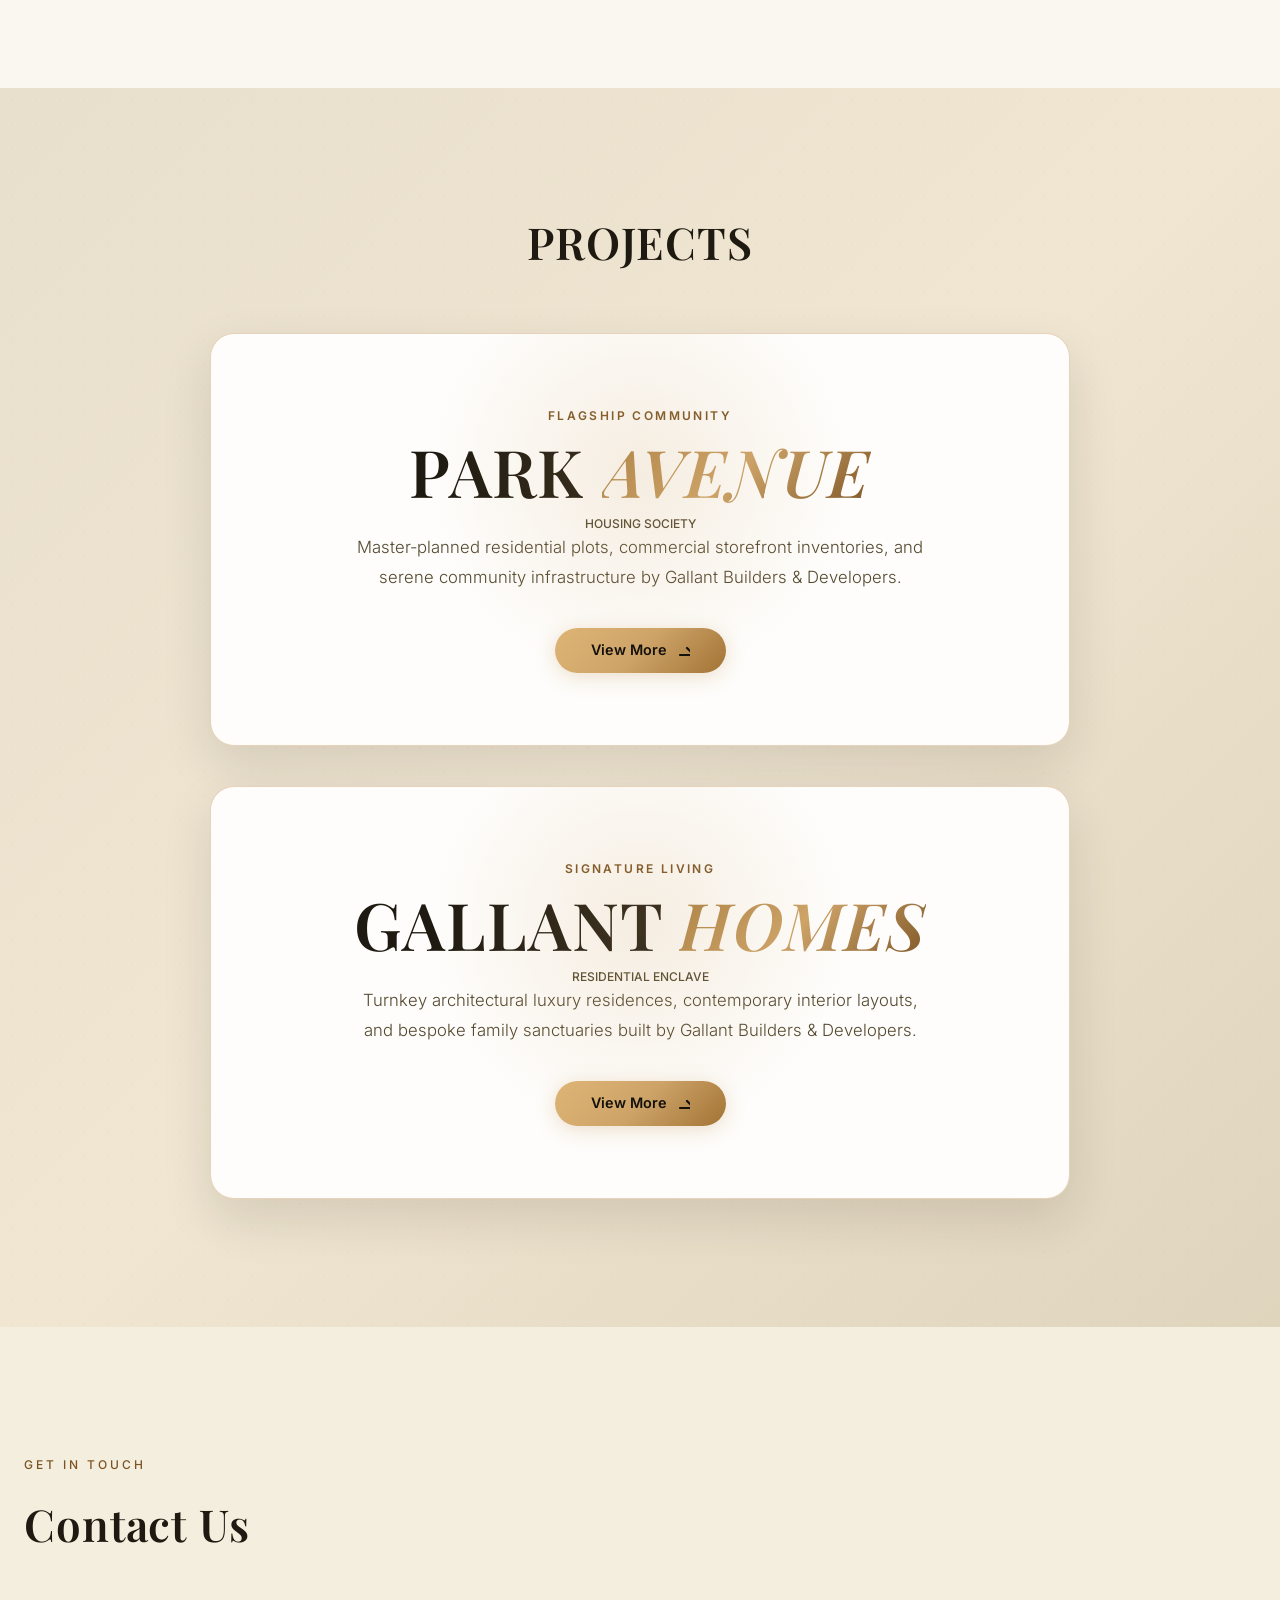
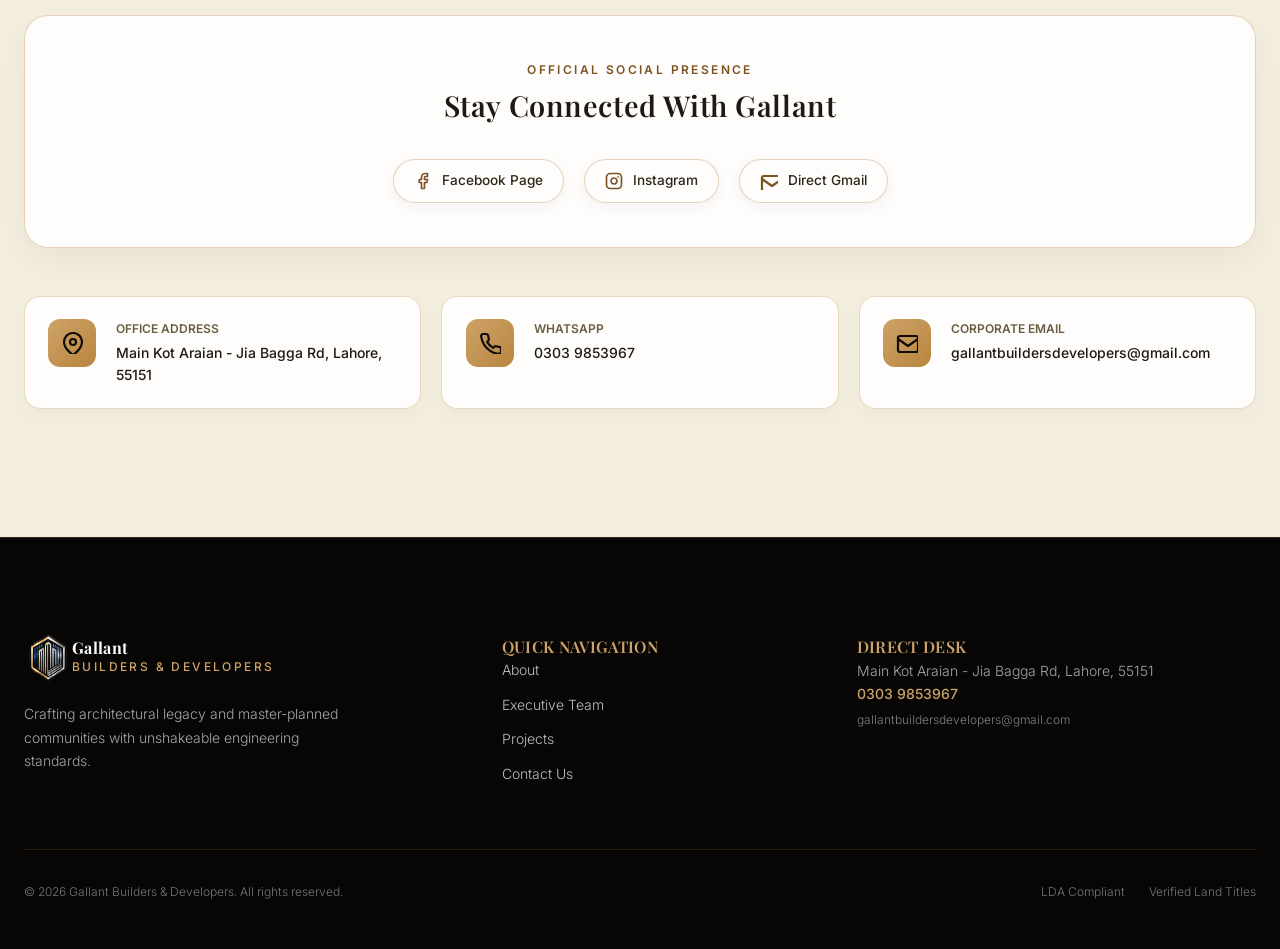
==== commit 9ee2e261: "changing in code" ====
--- a/index.html
+++ b/index.html
@@ -241,6 +241,17 @@
       .hero-title-mobile-break { display: block; }
     }
 
+    /* ===== HERO LOAD GATE WRAPPER ===== */
+    .hero-content-gate {
+      opacity: 0;
+      transform: translateY(12px);
+      transition: opacity 0.75s cubic-bezier(.22, 1, .36, 1), transform 0.75s cubic-bezier(.22, 1, .36, 1);
+    }
+    .hero-content-gate.loaded {
+      opacity: 1;
+      transform: translateY(0);
+    }
+
     .text-base { font-size: 1rem; }
     .flex-wrap { flex-wrap: wrap; }
     .flex-col { flex-direction: column; }
@@ -401,7 +412,7 @@
         style="position:absolute;top:30%;right:35px;width:384px;height:384px;border-radius:50%;background:rgba(184,133,62,.15);filter:blur(120px);z-index:1">
       </div>
 
-      <div style="position:relative;z-index:10;max-width:1100px;margin:0 auto;padding:0 1.5rem;width:100%;display:flex;flex-direction:column;align-items:center">
+      <div style="position:relative;z-index:10;max-width:1100px;margin:0 auto;padding:0 1.5rem;width:100%;display:flex;flex-direction:column;align-items:center" class="hero-content-gate" id="heroGate">
         <h1 class="font-heading" style="color:#fefdfb;line-height:1.2;margin-bottom:2.25rem;text-shadow:0 4px 28px rgba(0,0,0,0.88);">
           <span class="hero-stagger-1 block" style="color:#ffffff;font-size:clamp(1.65rem,4.5vw,2.85rem);font-weight:600;letter-spacing:0.04em;margin-bottom:0.25rem;">
             Welcome to
@@ -950,6 +961,39 @@
         e.target.style.background = '#2e2719';
       }
     }, true);
+
+    // Hero gate loader: Wait for hero image completion before revealing text block completely
+    window.addEventListener('DOMContentLoaded', () => {
+      try {
+        const heroGate = document.getElementById('heroGate');
+        if (!heroGate) return;
+
+        const isMobile = window.innerWidth <= 640;
+        const targetImg = document.querySelector(isMobile ? '.hero-bg-mobile' : '.hero-bg-desktop') || document.querySelector('.hero-bg-img');
+
+        let revealed = false;
+        function revealHero() {
+          if (revealed) return;
+          revealed = true;
+          heroGate.classList.add('loaded');
+        }
+
+        if (targetImg) {
+          if (targetImg.complete && targetImg.naturalHeight !== 0) {
+            revealHero();
+          } else {
+            targetImg.onload = revealHero;
+            targetImg.onerror = revealHero;
+          }
+        }
+        // Safety fallback timer (2.5 seconds max wait)
+        setTimeout(revealHero, 2500);
+      } catch (err) {
+        console.warn('Hero gate warning:', err);
+        const fallbackGate = document.getElementById('heroGate');
+        if (fallbackGate) fallbackGate.classList.add('loaded');
+      }
+    });
 
     // Lightweight SVG icon registry
     const appIcons = {
@@ -1133,11 +1177,17 @@
       const contactWidgets = [
         { type: 'link', href: 'https://maps.app.goo.gl/KgKkXiqoJku7epsv5?g_st=aw', target: '_blank', icon: 'mapPin', label: 'Office Address', value: 'Main Kot Araian - Jia Bagga Rd, Lahore, 55151' },
         { type: 'link', href: 'https://wa.me/923039853967', target: '_blank', icon: 'phone', label: 'WhatsApp', value: '0303 9853967' },
+        { type: 'mailto:gallantbuildersdevelopers@gmail.com', href: 'mailto:gallantbuildersdevelopers@gmail.com', target: '_self', icon: 'mail', label: 'Corporate Email', value: 'gallantbuildersdevelopers@gmail.com' }
+      ];
+      // Fixed href for mailto item:
+      const correctedContactWidgets = [
+        { type: 'link', href: 'https://maps.app.goo.gl/KgKkXiqoJku7epsv5?g_st=aw', target: '_blank', icon: 'mapPin', label: 'Office Address', value: 'Main Kot Araian - Jia Bagga Rd, Lahore, 55151' },
+        { type: 'link', href: 'https://wa.me/923039853967', target: '_blank', icon: 'phone', label: 'WhatsApp', value: '0303 9853967' },
         { type: 'link', href: 'mailto:gallantbuildersdevelopers@gmail.com', target: '_self', icon: 'mail', label: 'Corporate Email', value: 'gallantbuildersdevelopers@gmail.com' }
       ];
       const ciEl = document.getElementById('contact-info');
       if (ciEl) {
-        ciEl.innerHTML = contactWidgets.map((item) => {
+        ciEl.innerHTML = correctedContactWidgets.map((item) => {
           return `<a href="${item.href}" target="${item.target}" rel="${item.target === '_blank' ? 'noopener' : ''}" class="interactive-widget" title="${item.label} — ${item.value}">
             <div style="width:48px;height:48px;border-radius:12px;background:linear-gradient(135deg,#cda368,#b8853e);display:flex;align-items:center;justify-content:center;flex-shrink:0;">
               <svg class="icon icon-lg" style="color:#100c09">${appIcons[item.icon] || ''}</svg>
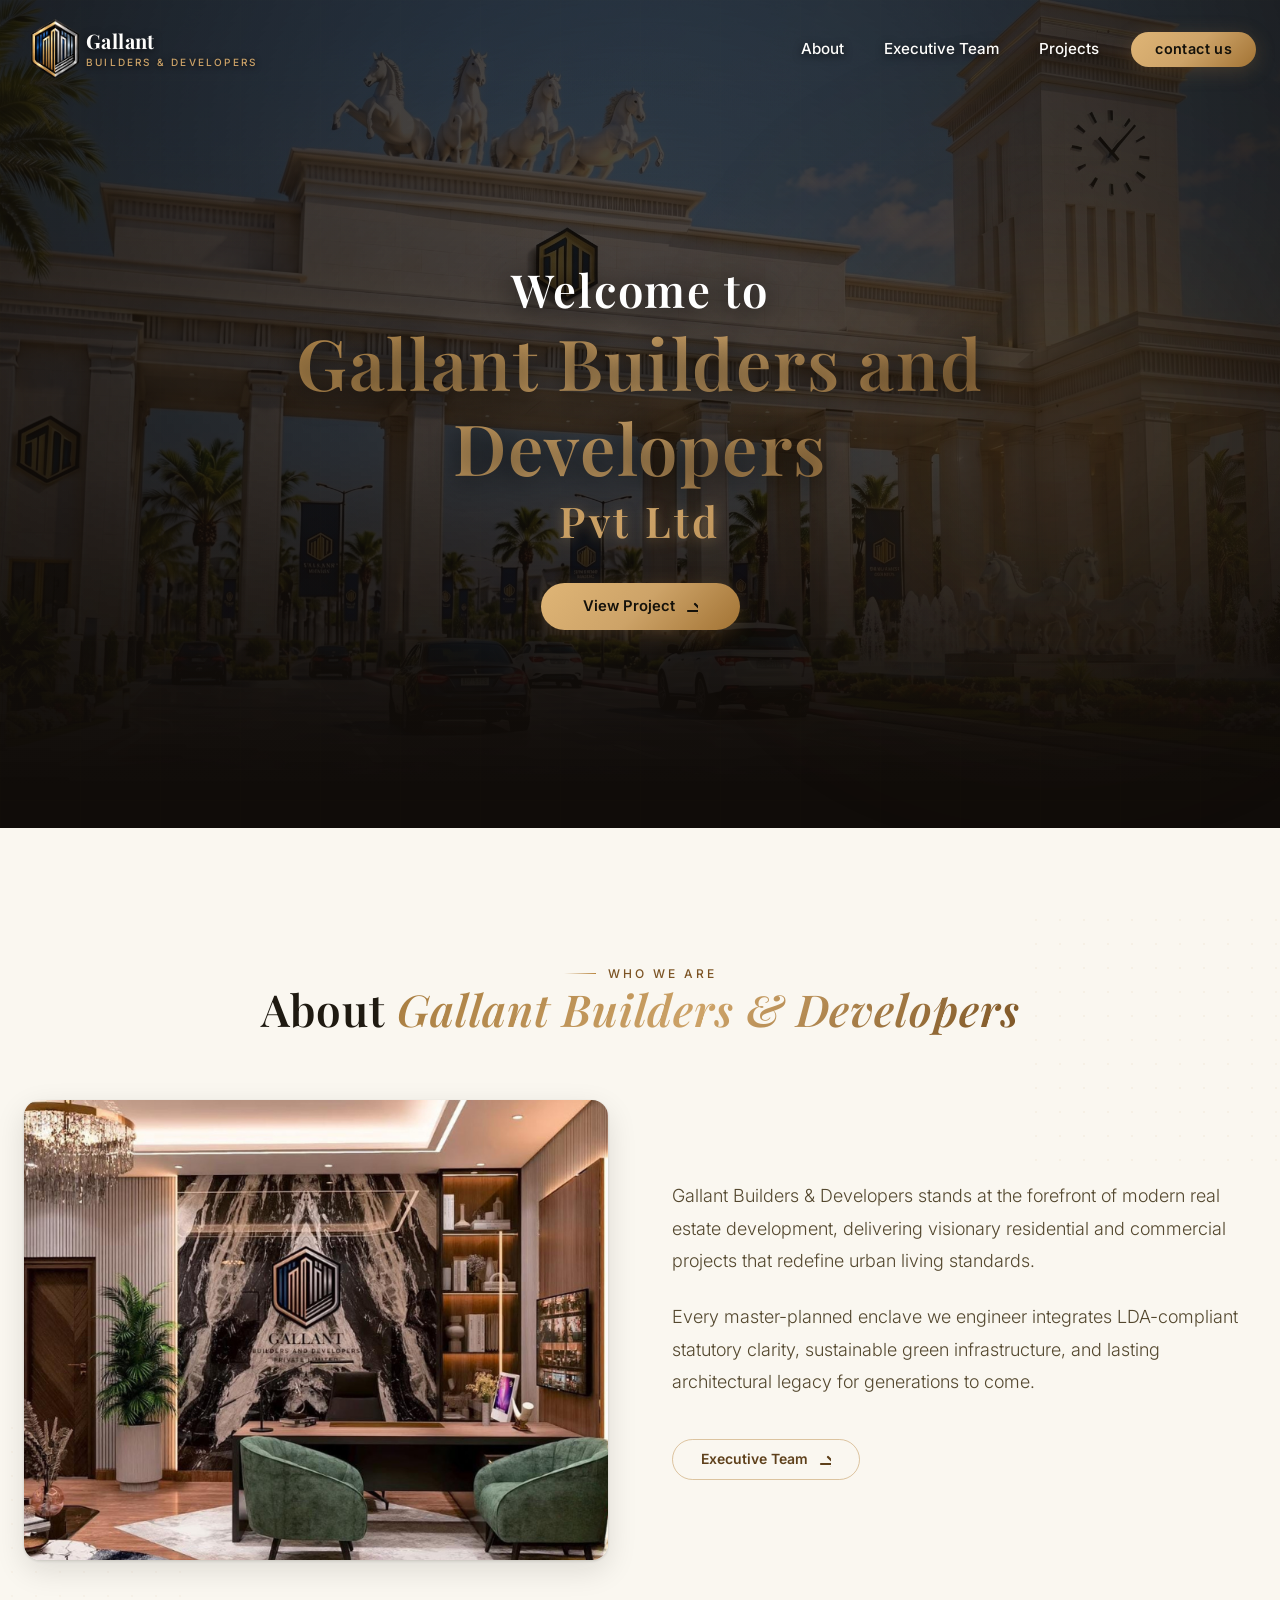
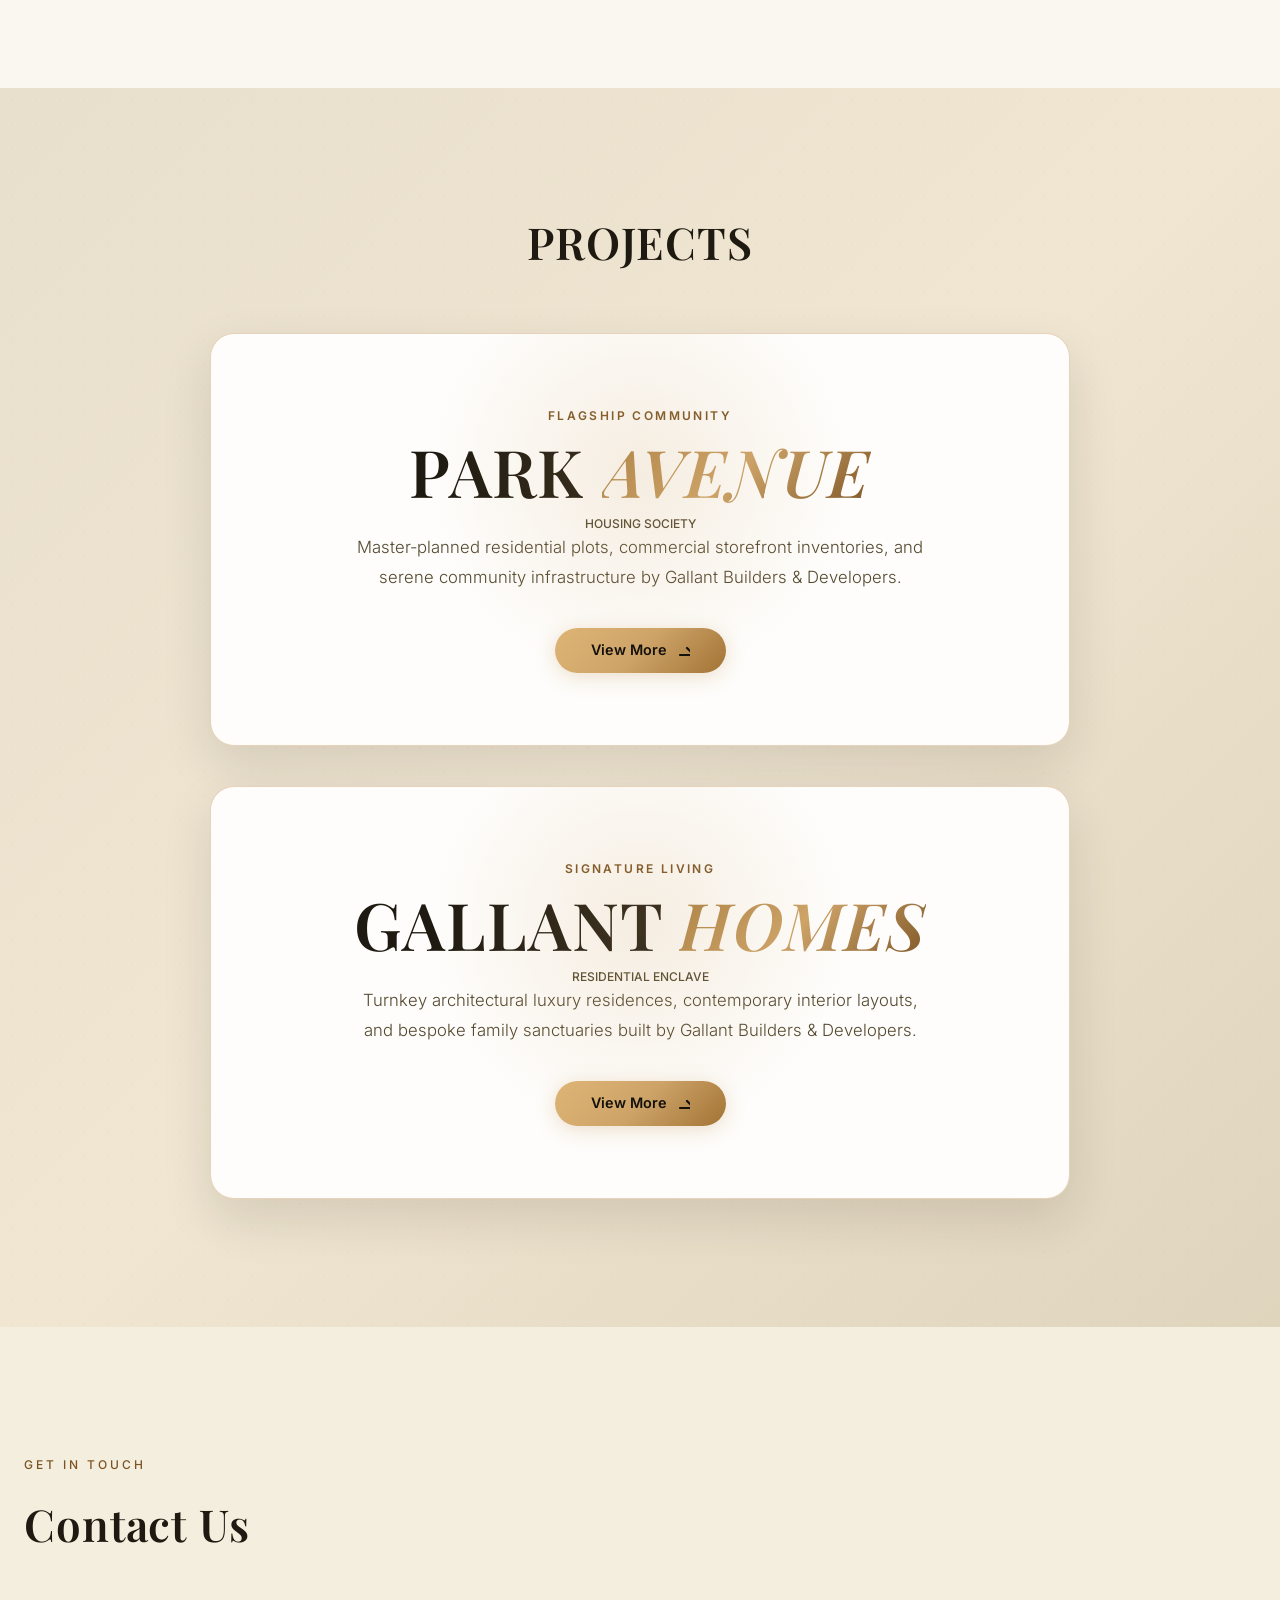
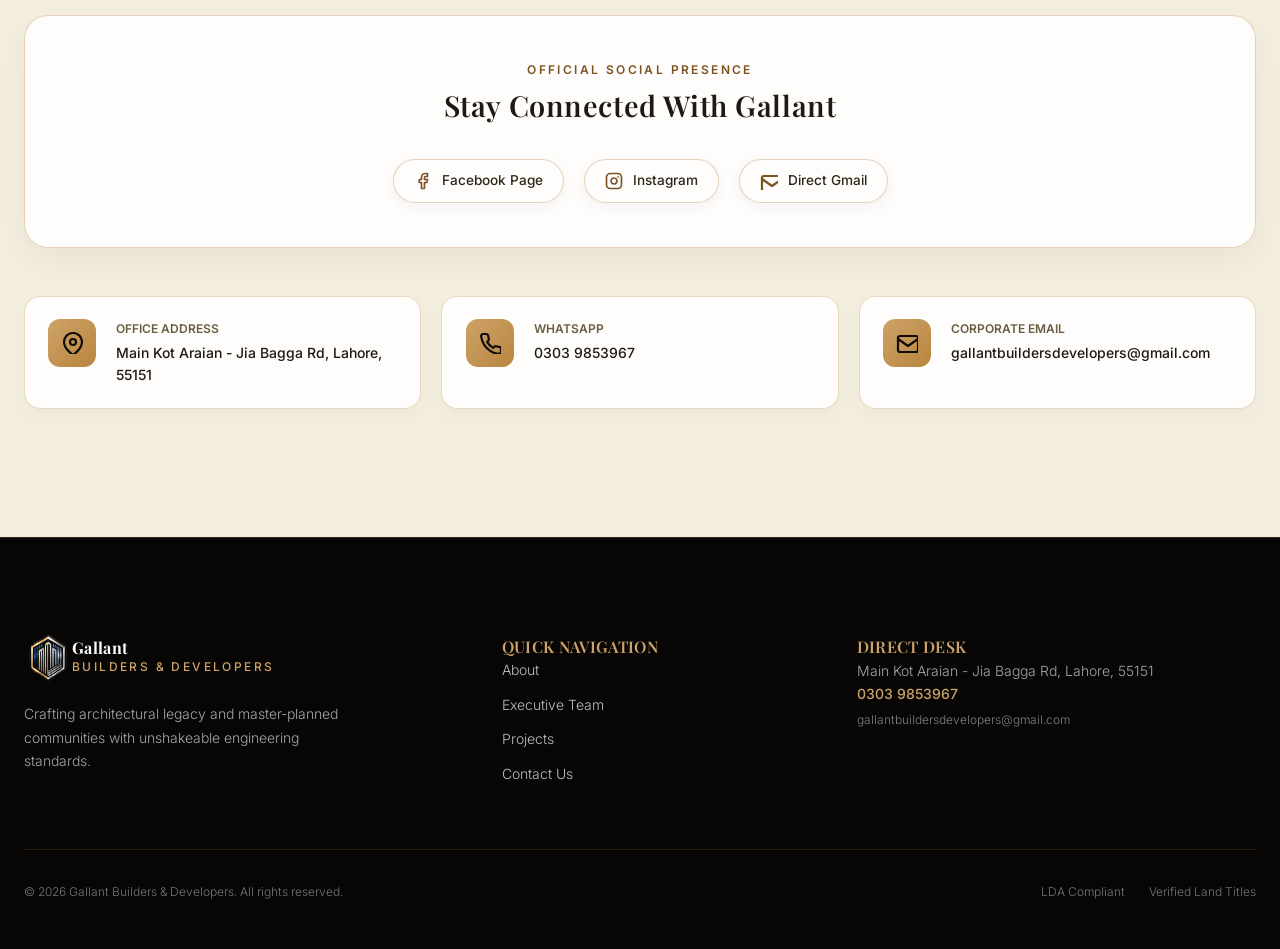
==== commit bc36ad95: "Add favicon links for browser and Google search snippet" ====
--- a/index.html
+++ b/index.html
@@ -5,6 +5,8 @@
   <meta charset="UTF-8" />
   <meta name="viewport" content="width=device-width, initial-scale=1.0, viewport-fit=cover" />
   <title>Gallant Builders & Developers — Master Portfolio & Project Listings</title>
+  <link rel="icon" type="image/png" sizes="32x32" href="gallant-logo-hero.png" />
+  <link rel="apple-touch-icon" href="gallant-logo-hero.png" />
   <link rel="preconnect" href="https://fonts.googleapis.com" />
   <link rel="preconnect" href="https://fonts.gstatic.com" crossorigin />
   <link href="https://fonts.googleapis.com/css2?family=Inter:wght@300;400;500;600;700&family=Playfair+Display:wght@500;600;700&display=swap" rel="stylesheet" />
@@ -869,7 +871,7 @@
         </div>
         <span class="text-xs uppercase font-semibold text-bronze-600" style="letter-spacing:.25em;display:block;margin-bottom:0.75rem;">Signature Residential Enclave</span>
         <h1 class="font-heading animated-page-title">GALLANT HOMES</h1>
-        <span class="text-xs uppercase font-medium tracking-[0.25em] text-ink-600 block mt-2">Firozpur Road, Lahore [cite: 7]</span>
+        <span class="text-xs uppercase font-medium tracking-[0.25em] text-ink-600 block mt-2">Firozpur Road, Lahore</span>
       </div>
 
       <div class="max-w-5xl mx-auto px-6" style="margin-bottom:3rem;">
